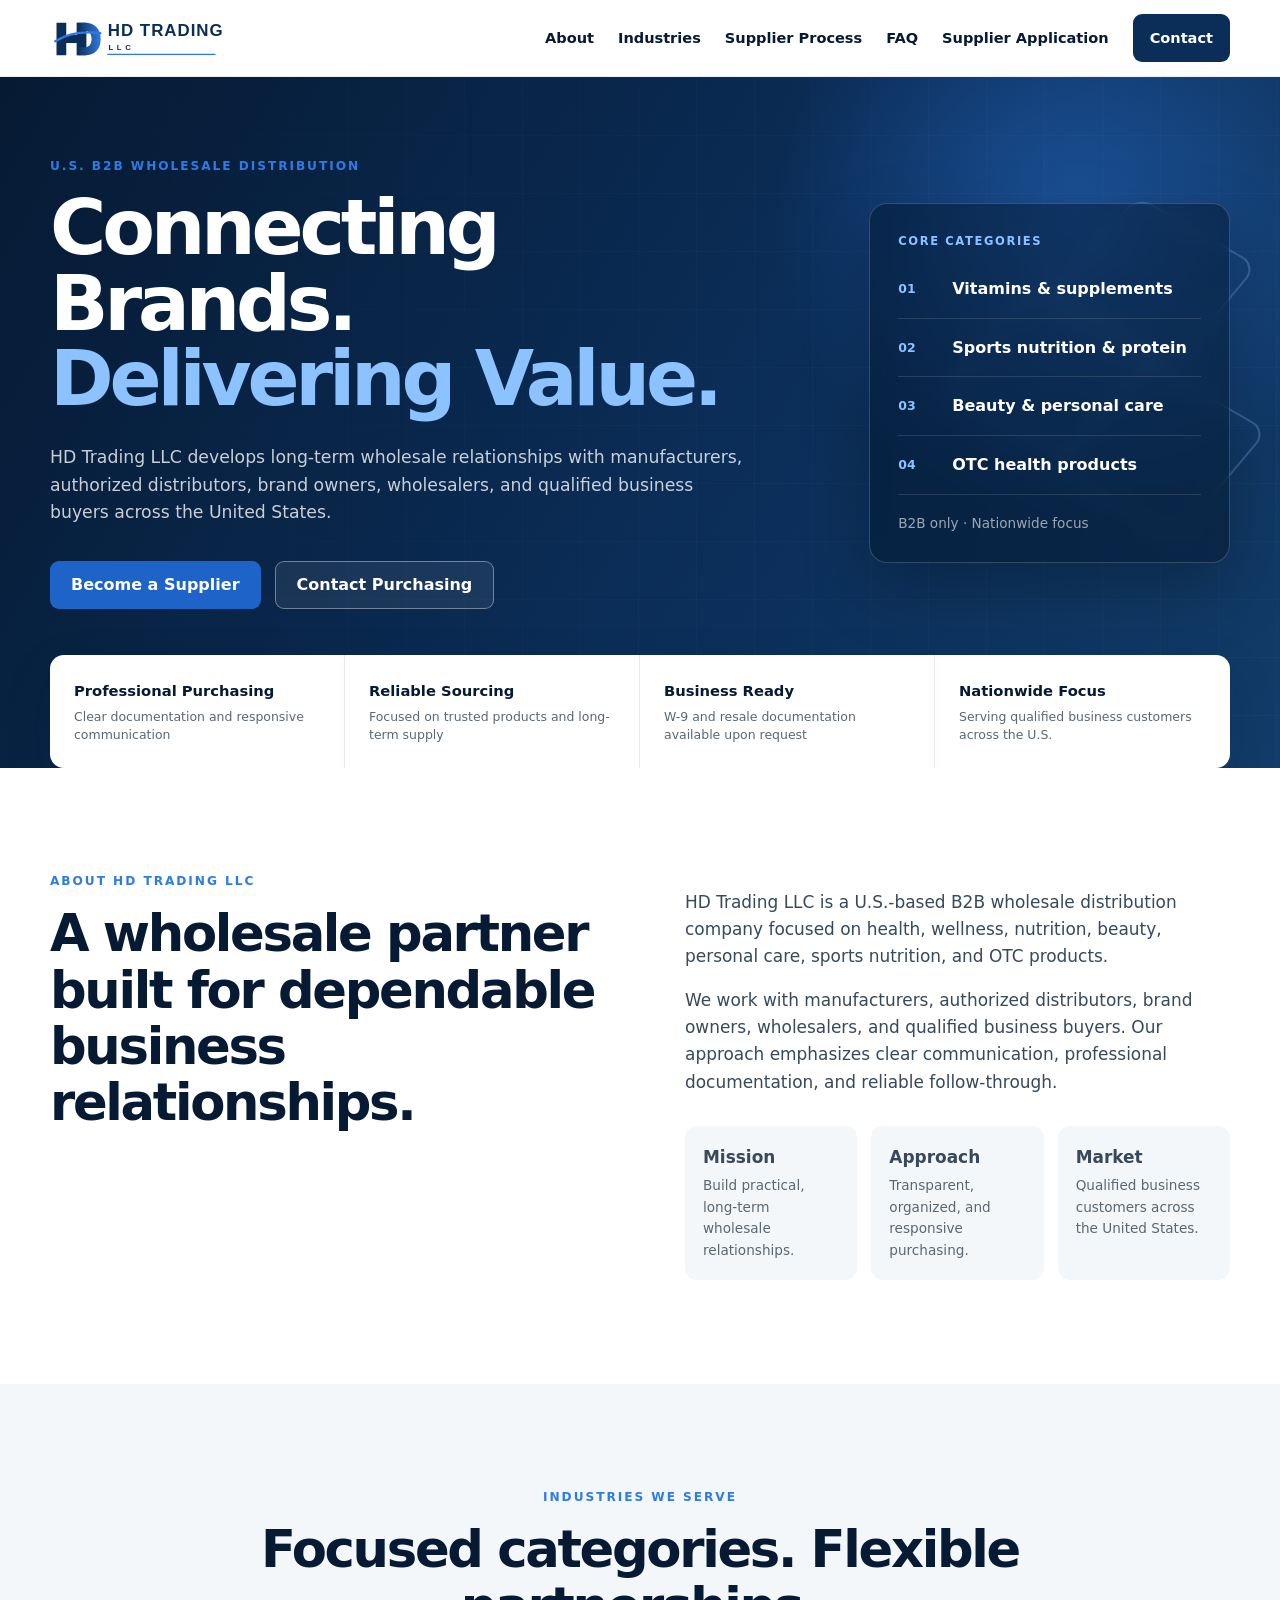
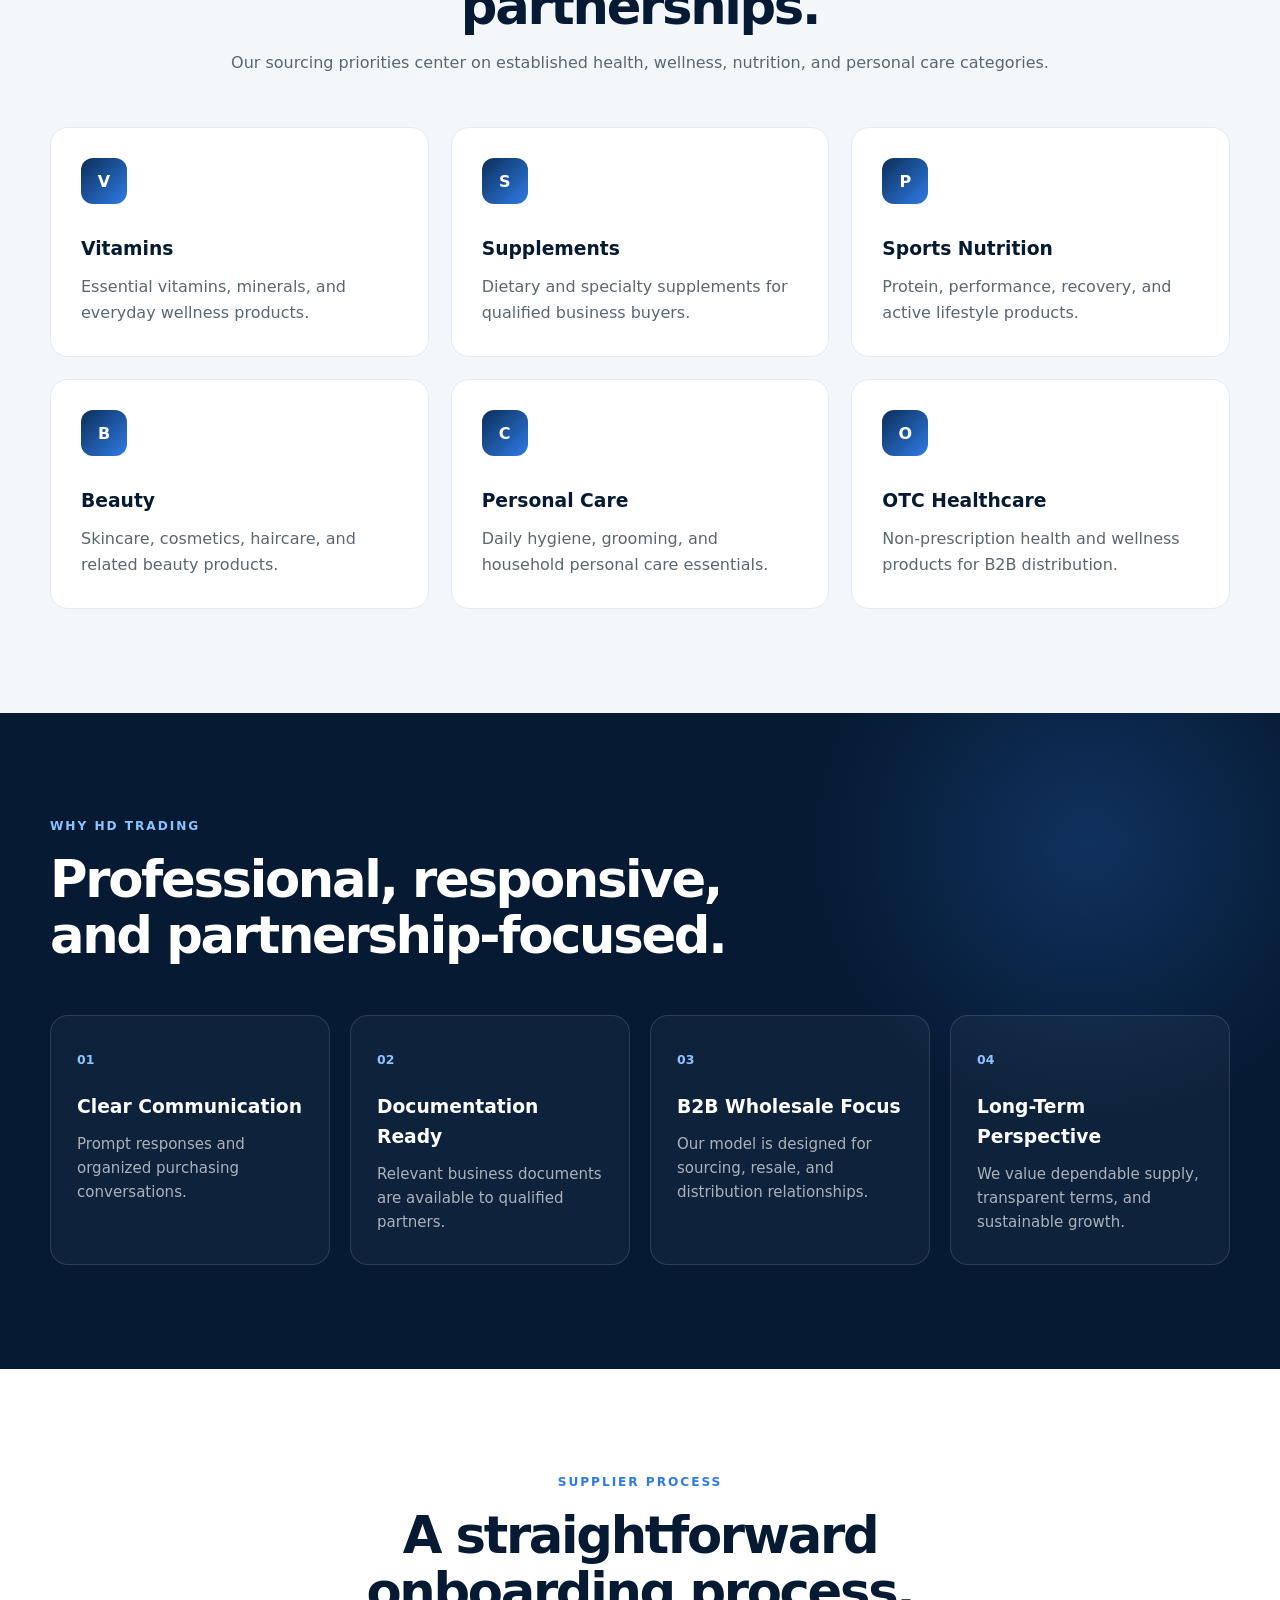
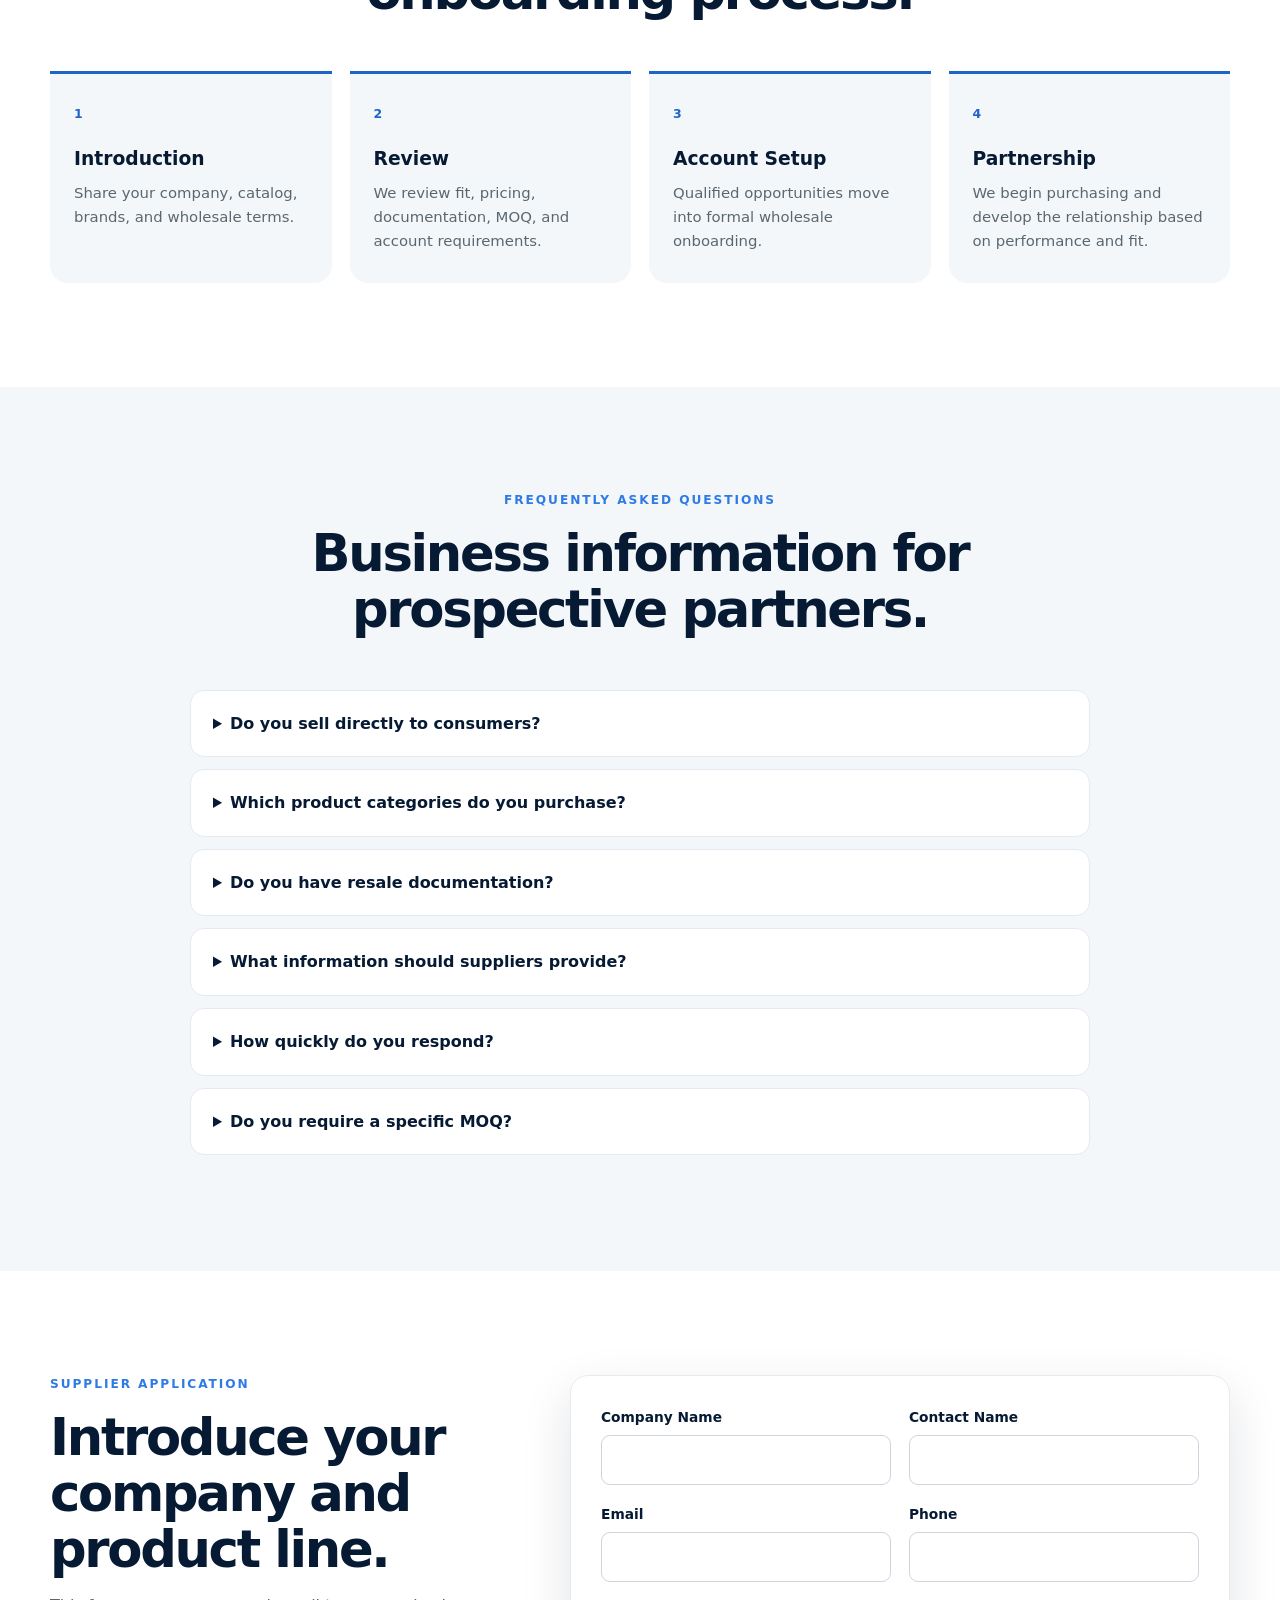
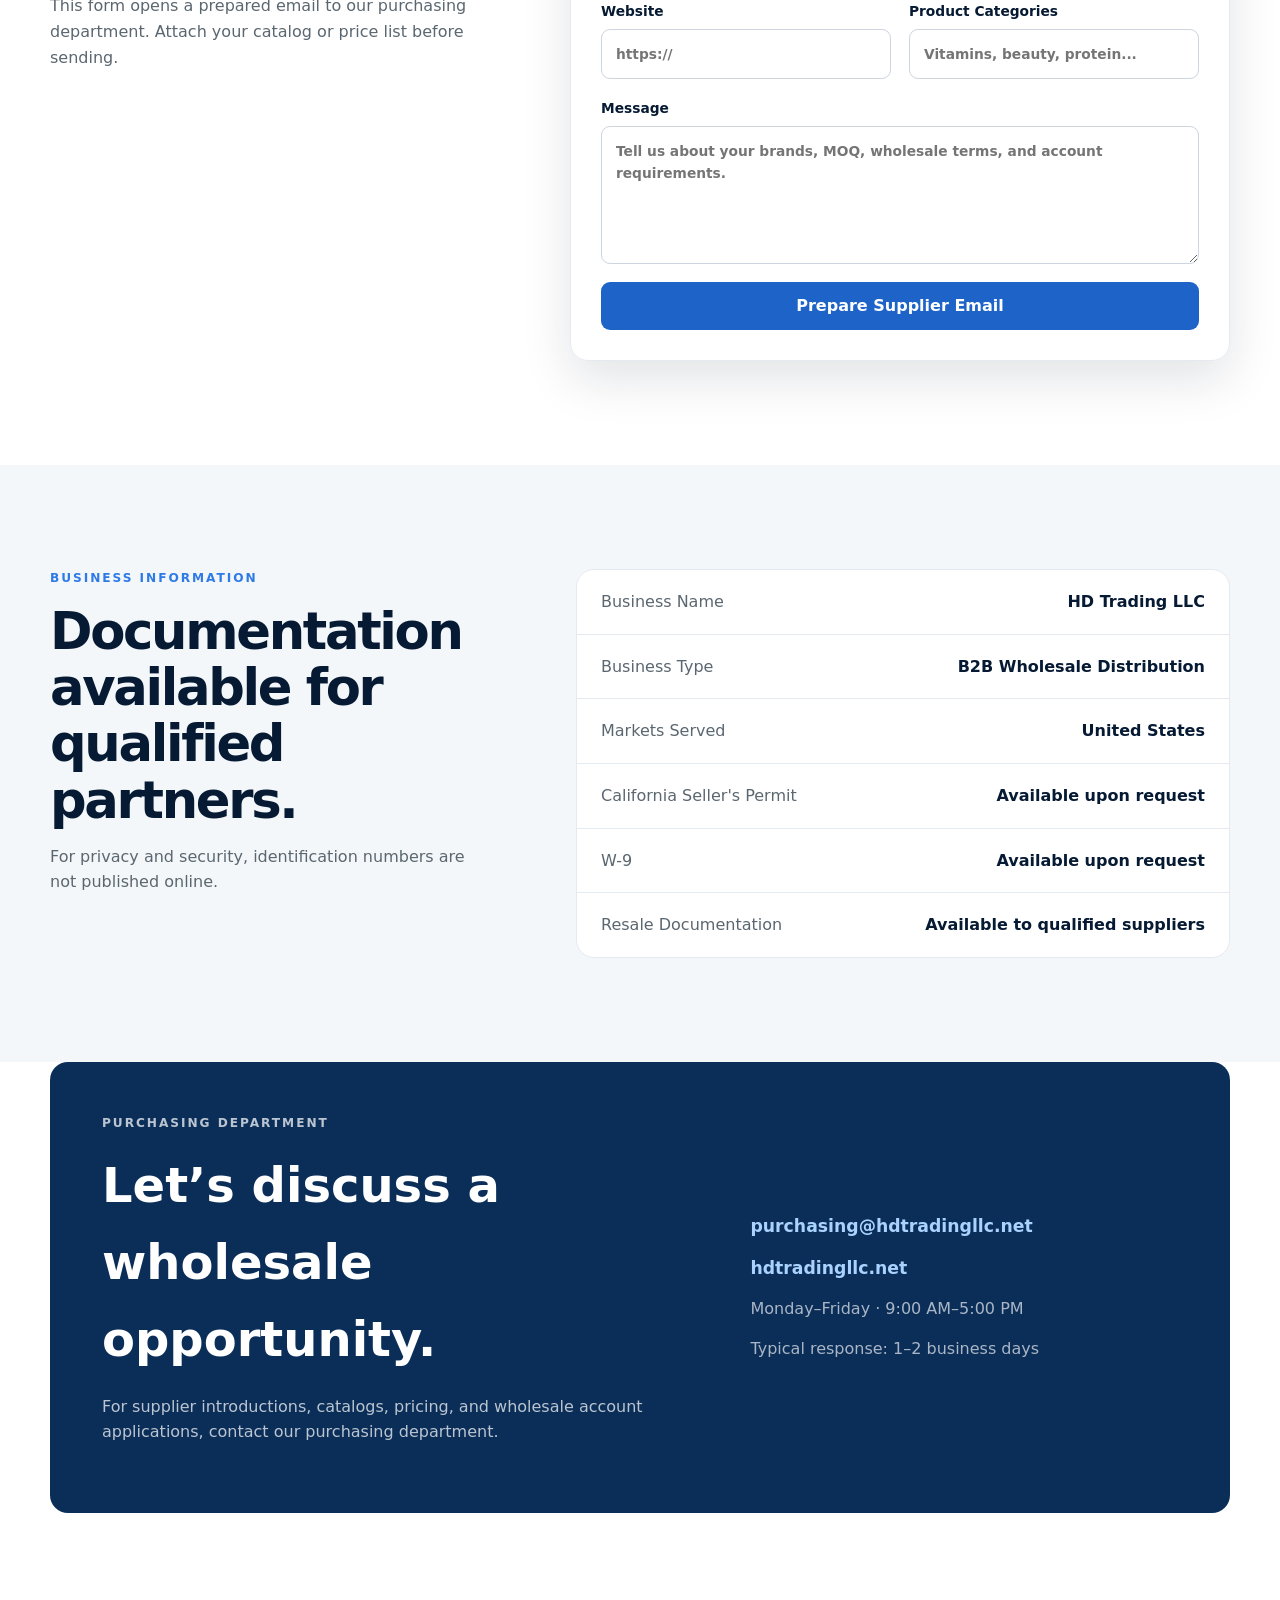
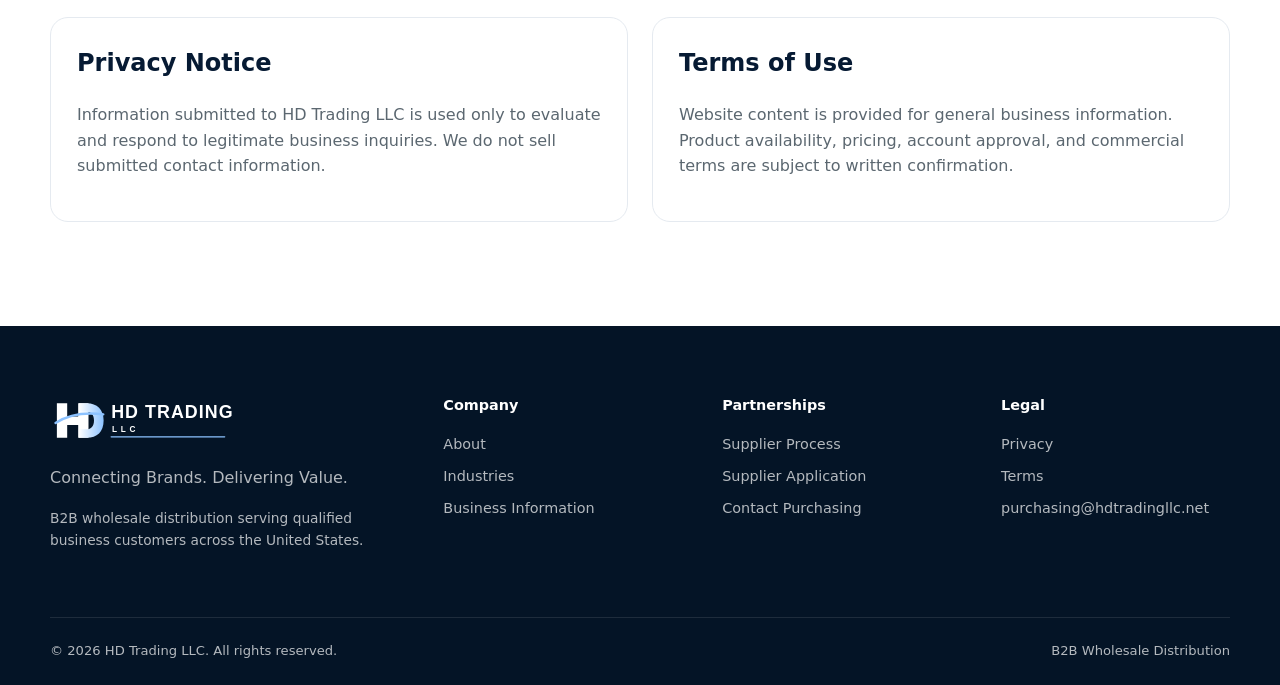
==== index.html @ aa2cf4b7 "Upgrade website to V5 Upgrade website to V5" ====
<!doctype html>
<html lang="en">
<head>
  <meta charset="utf-8">
  <meta name="viewport" content="width=device-width, initial-scale=1">
  <title>HD Trading LLC | B2B Wholesale Distribution</title>
  <meta name="description" content="HD Trading LLC is a U.S.-based B2B wholesale distribution company serving health, nutrition, beauty, personal care, sports nutrition, and OTC categories.">
  <link rel="canonical" href="https://hdtradingllc.net/">
  <meta property="og:title" content="HD Trading LLC | B2B Wholesale Distribution">
  <meta property="og:description" content="Connecting Brands. Delivering Value.">
  <meta property="og:type" content="website">
  <meta property="og:url" content="https://hdtradingllc.net/">
  <meta property="og:image" content="https://hdtradingllc.net/og-image.svg">
  <meta name="twitter:card" content="summary_large_image">
  <meta name="theme-color" content="#0b2e59">
  <link rel="icon" type="image/svg+xml" href="favicon.svg">
  <link rel="stylesheet" href="styles.css?v=5">
</head>
<body>
  <a class="skip-link" href="#main">Skip to content</a>

  <header class="site-header">
    <div class="container nav-wrap">
      <a class="brand" href="#top" aria-label="HD Trading LLC home">
        <img src="logo.svg" alt="HD Trading LLC">
      </a>
      <button class="nav-toggle" type="button" aria-controls="site-nav" aria-expanded="false" aria-label="Open navigation">
        <span></span><span></span><span></span>
      </button>
      <nav class="site-nav" id="site-nav">
        <a href="#about">About</a>
        <a href="#industries">Industries</a>
        <a href="#process">Supplier Process</a>
        <a href="#faq">FAQ</a>
        <a href="#application">Supplier Application</a>
        <a class="nav-cta" href="#contact">Contact</a>
      </nav>
    </div>
  </header>

  <main id="main">
    <section class="hero" id="top">
      <div class="hero-art" aria-hidden="true">
        <div class="cube c1"></div><div class="cube c2"></div><div class="cube c3"></div>
      </div>
      <div class="container hero-grid">
        <div class="hero-copy reveal">
          <p class="eyebrow">U.S. B2B WHOLESALE DISTRIBUTION</p>
          <h1>Connecting Brands.<br><span>Delivering Value.</span></h1>
          <p class="hero-text">HD Trading LLC develops long-term wholesale relationships with manufacturers, authorized distributors, brand owners, wholesalers, and qualified business buyers across the United States.</p>
          <div class="hero-actions">
            <a class="btn btn-primary" href="#application">Become a Supplier</a>
            <a class="btn btn-secondary" href="mailto:purchasing@hdtradingllc.net?subject=Purchasing%20Inquiry">Contact Purchasing</a>
          </div>
        </div>
        <aside class="hero-card reveal">
          <p class="micro">CORE CATEGORIES</p>
          <ul>
            <li><span>01</span>Vitamins & supplements</li>
            <li><span>02</span>Sports nutrition & protein</li>
            <li><span>03</span>Beauty & personal care</li>
            <li><span>04</span>OTC health products</li>
          </ul>
          <p class="hero-card-note">B2B only · Nationwide focus</p>
        </aside>
      </div>
      <div class="container trust-strip reveal">
        <article><strong>Professional Purchasing</strong><span>Clear documentation and responsive communication</span></article>
        <article><strong>Reliable Sourcing</strong><span>Focused on trusted products and long-term supply</span></article>
        <article><strong>Business Ready</strong><span>W-9 and resale documentation available upon request</span></article>
        <article><strong>Nationwide Focus</strong><span>Serving qualified business customers across the U.S.</span></article>
      </div>
    </section>

    <section class="section" id="about">
      <div class="container split">
        <div class="section-heading reveal">
          <p class="eyebrow">ABOUT HD TRADING LLC</p>
          <h2>A wholesale partner built for dependable business relationships.</h2>
        </div>
        <div class="section-copy reveal">
          <p>HD Trading LLC is a U.S.-based B2B wholesale distribution company focused on health, wellness, nutrition, beauty, personal care, sports nutrition, and OTC products.</p>
          <p>We work with manufacturers, authorized distributors, brand owners, wholesalers, and qualified business buyers. Our approach emphasizes clear communication, professional documentation, and reliable follow-through.</p>
          <div class="value-grid">
            <div><strong>Mission</strong><span>Build practical, long-term wholesale relationships.</span></div>
            <div><strong>Approach</strong><span>Transparent, organized, and responsive purchasing.</span></div>
            <div><strong>Market</strong><span>Qualified business customers across the United States.</span></div>
          </div>
        </div>
      </div>
    </section>

    <section class="section section-muted" id="industries">
      <div class="container">
        <div class="section-heading centered reveal">
          <p class="eyebrow">INDUSTRIES WE SERVE</p>
          <h2>Focused categories. Flexible partnerships.</h2>
          <p>Our sourcing priorities center on established health, wellness, nutrition, and personal care categories.</p>
        </div>
        <div class="card-grid">
          <article class="industry-card reveal"><div class="icon">V</div><h3>Vitamins</h3><p>Essential vitamins, minerals, and everyday wellness products.</p></article>
          <article class="industry-card reveal"><div class="icon">S</div><h3>Supplements</h3><p>Dietary and specialty supplements for qualified business buyers.</p></article>
          <article class="industry-card reveal"><div class="icon">P</div><h3>Sports Nutrition</h3><p>Protein, performance, recovery, and active lifestyle products.</p></article>
          <article class="industry-card reveal"><div class="icon">B</div><h3>Beauty</h3><p>Skincare, cosmetics, haircare, and related beauty products.</p></article>
          <article class="industry-card reveal"><div class="icon">C</div><h3>Personal Care</h3><p>Daily hygiene, grooming, and household personal care essentials.</p></article>
          <article class="industry-card reveal"><div class="icon">O</div><h3>OTC Healthcare</h3><p>Non-prescription health and wellness products for B2B distribution.</p></article>
        </div>
      </div>
    </section>

    <section class="section dark-section" id="why-us">
      <div class="container">
        <div class="section-heading light reveal">
          <p class="eyebrow">WHY HD TRADING</p>
          <h2>Professional, responsive, and partnership-focused.</h2>
        </div>
        <div class="feature-grid">
          <article class="feature reveal"><span>01</span><h3>Clear Communication</h3><p>Prompt responses and organized purchasing conversations.</p></article>
          <article class="feature reveal"><span>02</span><h3>Documentation Ready</h3><p>Relevant business documents are available to qualified partners.</p></article>
          <article class="feature reveal"><span>03</span><h3>B2B Wholesale Focus</h3><p>Our model is designed for sourcing, resale, and distribution relationships.</p></article>
          <article class="feature reveal"><span>04</span><h3>Long-Term Perspective</h3><p>We value dependable supply, transparent terms, and sustainable growth.</p></article>
        </div>
      </div>
    </section>

    <section class="section" id="process">
      <div class="container">
        <div class="section-heading centered reveal">
          <p class="eyebrow">SUPPLIER PROCESS</p>
          <h2>A straightforward onboarding process.</h2>
        </div>
        <div class="process-grid">
          <article class="process-step reveal"><div class="step-number">1</div><h3>Introduction</h3><p>Share your company, catalog, brands, and wholesale terms.</p></article>
          <article class="process-step reveal"><div class="step-number">2</div><h3>Review</h3><p>We review fit, pricing, documentation, MOQ, and account requirements.</p></article>
          <article class="process-step reveal"><div class="step-number">3</div><h3>Account Setup</h3><p>Qualified opportunities move into formal wholesale onboarding.</p></article>
          <article class="process-step reveal"><div class="step-number">4</div><h3>Partnership</h3><p>We begin purchasing and develop the relationship based on performance and fit.</p></article>
        </div>
      </div>
    </section>

    <section class="section section-muted" id="faq">
      <div class="container">
        <div class="section-heading centered reveal">
          <p class="eyebrow">FREQUENTLY ASKED QUESTIONS</p>
          <h2>Business information for prospective partners.</h2>
        </div>
        <div class="faq-list">
          <details class="reveal"><summary>Do you sell directly to consumers?</summary><p>No. HD Trading LLC is focused on B2B wholesale relationships.</p></details>
          <details class="reveal"><summary>Which product categories do you purchase?</summary><p>Our primary focus includes vitamins, supplements, sports nutrition, protein, beauty, personal care, and OTC healthcare.</p></details>
          <details class="reveal"><summary>Do you have resale documentation?</summary><p>Yes. Appropriate resale and business documentation is available to qualified suppliers upon request.</p></details>
          <details class="reveal"><summary>What information should suppliers provide?</summary><p>Please provide your company website, catalog, brand list, wholesale price list, MOQ, payment terms, marketplace restrictions, and account requirements.</p></details>
          <details class="reveal"><summary>How quickly do you respond?</summary><p>We generally respond to qualified purchasing inquiries within one to two business days.</p></details>
          <details class="reveal"><summary>Do you require a specific MOQ?</summary><p>MOQ is evaluated by supplier, product category, pricing, and commercial fit.</p></details>
        </div>
      </div>
    </section>

    <section class="section" id="application">
      <div class="container application-grid">
        <div class="section-heading reveal">
          <p class="eyebrow">SUPPLIER APPLICATION</p>
          <h2>Introduce your company and product line.</h2>
          <p>This form opens a prepared email to our purchasing department. Attach your catalog or price list before sending.</p>
        </div>
        <form class="supplier-form reveal" id="supplier-form">
          <label>Company Name<input name="company" required></label>
          <label>Contact Name<input name="contact" required></label>
          <label>Email<input type="email" name="email" required></label>
          <label>Phone<input name="phone"></label>
          <label>Website<input type="url" name="website" placeholder="https://"></label>
          <label>Product Categories<input name="categories" placeholder="Vitamins, beauty, protein..."></label>
          <label class="full">Message<textarea name="message" rows="5" placeholder="Tell us about your brands, MOQ, wholesale terms, and account requirements."></textarea></label>
          <button class="btn btn-primary full" type="submit">Prepare Supplier Email</button>
        </form>
      </div>
    </section>

    <section class="section section-muted" id="business-info">
      <div class="container info-layout">
        <div class="section-heading reveal">
          <p class="eyebrow">BUSINESS INFORMATION</p>
          <h2>Documentation available for qualified partners.</h2>
          <p>For privacy and security, identification numbers are not published online.</p>
        </div>
        <dl class="info-list reveal">
          <div><dt>Business Name</dt><dd>HD Trading LLC</dd></div>
          <div><dt>Business Type</dt><dd>B2B Wholesale Distribution</dd></div>
          <div><dt>Markets Served</dt><dd>United States</dd></div>
          <div><dt>California Seller's Permit</dt><dd>Available upon request</dd></div>
          <div><dt>W-9</dt><dd>Available upon request</dd></div>
          <div><dt>Resale Documentation</dt><dd>Available to qualified suppliers</dd></div>
        </dl>
      </div>
    </section>

    <section class="section contact-section" id="contact">
      <div class="container contact-card reveal">
        <div>
          <p class="eyebrow">PURCHASING DEPARTMENT</p>
          <h2>Let’s discuss a wholesale opportunity.</h2>
          <p>For supplier introductions, catalogs, pricing, and wholesale account applications, contact our purchasing department.</p>
        </div>
        <div class="contact-details">
          <a href="mailto:purchasing@hdtradingllc.net">purchasing@hdtradingllc.net</a>
          <a href="https://hdtradingllc.net">hdtradingllc.net</a>
          <span>Monday–Friday · 9:00 AM–5:00 PM</span>
          <span>Typical response: 1–2 business days</span>
        </div>
      </div>
    </section>

    <section class="legal section" id="privacy">
      <div class="container legal-grid">
        <article>
          <h2>Privacy Notice</h2>
          <p>Information submitted to HD Trading LLC is used only to evaluate and respond to legitimate business inquiries. We do not sell submitted contact information.</p>
        </article>
        <article id="terms">
          <h2>Terms of Use</h2>
          <p>Website content is provided for general business information. Product availability, pricing, account approval, and commercial terms are subject to written confirmation.</p>
        </article>
      </div>
    </section>
  </main>

  <footer class="site-footer">
    <div class="container footer-grid">
      <div>
        <img class="footer-logo" src="logo-white.svg" alt="HD Trading LLC">
        <p>Connecting Brands. Delivering Value.</p>
        <p class="footer-small">B2B wholesale distribution serving qualified business customers across the United States.</p>
      </div>
      <div><h3>Company</h3><a href="#about">About</a><a href="#industries">Industries</a><a href="#business-info">Business Information</a></div>
      <div><h3>Partnerships</h3><a href="#process">Supplier Process</a><a href="#application">Supplier Application</a><a href="mailto:purchasing@hdtradingllc.net">Contact Purchasing</a></div>
      <div><h3>Legal</h3><a href="#privacy">Privacy</a><a href="#terms">Terms</a><a href="mailto:purchasing@hdtradingllc.net">purchasing@hdtradingllc.net</a></div>
    </div>
    <div class="container footer-bottom"><span>© <span id="year"></span> HD Trading LLC. All rights reserved.</span><span>B2B Wholesale Distribution</span></div>
  </footer>

  <script src="script.js?v=5"></script>
</body>
</html>
---- styles.css ----
:root{--navy950:#061a33;--navy900:#0b2e59;--navy800:#123c69;--blue600:#1e64c8;--blue500:#2f7be5;--slate700:#39485a;--slate600:#5b6770;--slate300:#cdd5df;--slate200:#e5eaf0;--slate100:#f4f7fa;--white:#fff;--shadow:0 18px 50px rgba(6,26,51,.12);--radius:18px;--container:1180px}
*{box-sizing:border-box}html{scroll-behavior:smooth}body{margin:0;font-family:Inter,ui-sans-serif,system-ui,-apple-system,BlinkMacSystemFont,"Segoe UI",sans-serif;color:var(--navy950);background:var(--white);line-height:1.6;-webkit-font-smoothing:antialiased}img{display:block;max-width:100%}a{color:inherit;text-decoration:none}button,input,textarea{font:inherit}.container{width:min(var(--container),calc(100% - 40px));margin-inline:auto}.skip-link{position:fixed;left:12px;top:12px;z-index:9999;padding:10px 14px;color:#fff;background:var(--navy900);transform:translateY(-160%);border-radius:8px}.skip-link:focus{transform:none}
.site-header{position:sticky;top:0;z-index:1000;background:rgba(255,255,255,.97);border-bottom:1px solid rgba(11,46,89,.08);backdrop-filter:blur(14px)}.nav-wrap{min-height:76px;display:flex;align-items:center;justify-content:space-between;gap:28px}.brand img{width:208px}.site-nav{display:flex;align-items:center;gap:24px;font-size:.91rem;font-weight:750}.site-nav a:hover{color:var(--blue600)}.nav-cta{padding:12px 17px;color:#fff!important;background:var(--navy900);border-radius:9px}.nav-toggle{display:none;background:none;border:0;padding:8px;cursor:pointer}.nav-toggle span{display:block;width:25px;height:2px;background:var(--navy950);margin:5px 0}
.hero{position:relative;min-height:690px;overflow:hidden;color:#fff;background:radial-gradient(circle at 84% 20%,rgba(47,123,229,.42),transparent 25%),linear-gradient(120deg,#061a33 0%,#0b2e59 58%,#123c69 100%)}.hero:after{content:"";position:absolute;inset:0;opacity:.12;background-image:linear-gradient(rgba(255,255,255,.18) 1px,transparent 1px),linear-gradient(90deg,rgba(255,255,255,.18) 1px,transparent 1px);background-size:58px 58px;mask-image:linear-gradient(to right,transparent 0%,#000 55%)}.hero-art{position:absolute;right:3%;top:20%;width:420px;height:330px;opacity:.28}.cube{position:absolute;width:140px;height:140px;border:2px solid #8cc2ff;transform:rotate(30deg) skew(-10deg);border-radius:18px}.c1{right:20px;top:0}.c2{right:120px;top:85px}.c3{right:10px;top:165px}.hero-grid{position:relative;z-index:2;min-height:590px;display:grid;grid-template-columns:minmax(0,1.35fr) minmax(300px,.65fr);align-items:center;gap:70px;padding-block:80px 70px}.eyebrow{margin:0 0 14px;color:var(--blue500);font-size:.76rem;font-weight:900;letter-spacing:.16em}.hero h1{margin:0;max-width:800px;font-size:clamp(3rem,6vw,5.8rem);line-height:.98;letter-spacing:-.055em}.hero h1 span{color:#8cc2ff}.hero-text{max-width:700px;margin:28px 0 0;color:rgba(255,255,255,.78);font-size:1.08rem}.hero-actions{display:flex;gap:14px;flex-wrap:wrap;margin-top:34px}.btn{display:inline-flex;min-height:48px;align-items:center;justify-content:center;padding:0 21px;border:0;border-radius:9px;font-weight:800;cursor:pointer;transition:transform .2s ease,background .2s ease}.btn:hover{transform:translateY(-2px)}.btn-primary{color:#fff;background:var(--blue600)}.btn-primary:hover{background:var(--blue500)}.btn-secondary{color:#fff;border:1px solid rgba(255,255,255,.38);background:rgba(255,255,255,.07)}.hero-card{padding:28px;border:1px solid rgba(255,255,255,.18);border-radius:var(--radius);background:rgba(2,18,36,.44);box-shadow:0 25px 65px rgba(0,0,0,.25);backdrop-filter:blur(10px)}.micro{margin:0 0 10px;color:#8cc2ff;font-size:.72rem;font-weight:900;letter-spacing:.14em}.hero-card ul{list-style:none;margin:0;padding:0}.hero-card li{display:grid;grid-template-columns:42px 1fr;gap:12px;align-items:center;padding:16px 0;border-bottom:1px solid rgba(255,255,255,.12);font-weight:750}.hero-card li span{color:#8cc2ff;font-size:.78rem}.hero-card-note{margin:18px 0 0;color:rgba(255,255,255,.6);font-size:.85rem}.trust-strip{position:relative;z-index:3;display:grid;grid-template-columns:repeat(4,1fr);margin-top:-24px;overflow:hidden;color:var(--navy950);background:#fff;border-radius:14px;box-shadow:var(--shadow)}.trust-strip article{padding:24px;border-right:1px solid var(--slate200)}.trust-strip article:last-child{border-right:0}.trust-strip strong,.trust-strip span{display:block}.trust-strip strong{margin-bottom:5px;font-size:.92rem}.trust-strip span{color:var(--slate600);font-size:.78rem;line-height:1.45}
.section{padding:104px 0}.section-muted{background:var(--slate100)}.split{display:grid;grid-template-columns:1fr 1fr;gap:90px;align-items:start}.section-heading h2{margin:0;max-width:760px;font-size:clamp(2rem,4vw,3.6rem);line-height:1.1;letter-spacing:-.045em}.section-heading>p:last-child{color:var(--slate600)}.centered{max-width:820px;margin:0 auto 52px;text-align:center}.centered h2{margin-inline:auto}.section-copy{color:var(--slate700);font-size:1.06rem}.value-grid{display:grid;grid-template-columns:repeat(3,1fr);gap:14px;margin-top:30px}.value-grid div{padding:18px;background:var(--slate100);border-radius:12px}.value-grid strong,.value-grid span{display:block}.value-grid span{margin-top:4px;color:var(--slate600);font-size:.85rem}
.card-grid{display:grid;grid-template-columns:repeat(3,1fr);gap:22px}.industry-card{min-height:230px;padding:30px;border:1px solid var(--slate200);border-radius:var(--radius);background:#fff;transition:transform .25s ease,box-shadow .25s ease}.industry-card:hover{transform:translateY(-6px);box-shadow:var(--shadow)}.icon{width:46px;height:46px;display:grid;place-items:center;margin-bottom:30px;color:#fff;background:linear-gradient(135deg,var(--navy900),var(--blue500));border-radius:12px;font-weight:900}.industry-card h3{margin:0 0 10px}.industry-card p{margin:0;color:var(--slate600)}
.dark-section{color:#fff;background:radial-gradient(circle at 85% 20%,rgba(47,123,229,.24),transparent 23%),var(--navy950)}.light .eyebrow{color:#8cc2ff}.feature-grid{display:grid;grid-template-columns:repeat(4,1fr);gap:20px;margin-top:52px}.feature{padding:30px 26px;border:1px solid rgba(255,255,255,.12);border-radius:var(--radius);background:rgba(255,255,255,.04)}.feature>span{color:#8cc2ff;font-size:.78rem;font-weight:900}.feature h3{margin:20px 0 10px}.feature p{margin:0;color:rgba(255,255,255,.65);font-size:.94rem}
.process-grid{display:grid;grid-template-columns:repeat(4,1fr);gap:18px;margin-top:48px}.process-step{padding:30px 24px;border-top:3px solid var(--blue600);background:var(--slate100);border-radius:0 0 var(--radius) var(--radius)}.step-number{color:var(--blue600);font-size:.78rem;font-weight:900}.process-step h3{margin:20px 0 8px}.process-step p{margin:0;color:var(--slate600);font-size:.93rem}
.faq-list{max-width:900px;margin:0 auto}.faq-list details{margin:12px 0;padding:0 22px;border:1px solid var(--slate200);border-radius:14px;background:#fff}.faq-list summary{padding:20px 0;cursor:pointer;font-weight:800}.faq-list p{margin:0 0 20px;color:var(--slate600)}
.application-grid{display:grid;grid-template-columns:.8fr 1.2fr;gap:80px;align-items:start}.supplier-form{display:grid;grid-template-columns:1fr 1fr;gap:18px;padding:30px;border:1px solid var(--slate200);border-radius:var(--radius);box-shadow:var(--shadow)}.supplier-form label{display:flex;flex-direction:column;gap:7px;font-size:.86rem;font-weight:800}.supplier-form input,.supplier-form textarea{width:100%;padding:13px 14px;border:1px solid var(--slate300);border-radius:9px;background:#fff}.supplier-form input:focus,.supplier-form textarea:focus{outline:2px solid #9fc4f4;border-color:var(--blue600)}.supplier-form .full{grid-column:1/-1}
.info-layout{display:grid;grid-template-columns:.8fr 1.2fr;gap:90px;align-items:start}.info-list{margin:0;overflow:hidden;border:1px solid var(--slate200);border-radius:var(--radius);background:#fff}.info-list div{display:grid;grid-template-columns:1fr 1fr;gap:24px;padding:19px 24px;border-bottom:1px solid var(--slate200)}.info-list div:last-child{border-bottom:0}.info-list dt{color:var(--slate600)}.info-list dd{margin:0;font-weight:800;text-align:right}
.contact-section{padding-top:0}.contact-card{display:grid;grid-template-columns:1.15fr .85fr;gap:70px;padding:52px;color:#fff;background:var(--navy900);border-radius:var(--radius)}.contact-card h2{margin:0 0 12px;font-size:clamp(2rem,4vw,3rem)}.contact-card p{color:rgba(255,255,255,.72)}.contact-details{display:flex;flex-direction:column;justify-content:center;gap:14px}.contact-details a{color:#a9d2ff;font-size:1.08rem;font-weight:800}.contact-details span{color:rgba(255,255,255,.65)}
.legal{padding-top:0}.legal-grid{display:grid;grid-template-columns:1fr 1fr;gap:24px}.legal article{padding:26px;border:1px solid var(--slate200);border-radius:var(--radius)}.legal h2{margin-top:0}.legal p{color:var(--slate600)}
.site-footer{padding:68px 0 24px;color:rgba(255,255,255,.7);background:#041426}.footer-grid{display:grid;grid-template-columns:1.5fr 1fr 1fr 1fr;gap:50px}.footer-logo{width:220px;margin-bottom:20px}.footer-grid h3{margin:0 0 16px;color:#fff;font-size:.9rem}.footer-grid a{display:block;margin:9px 0;font-size:.9rem}.footer-small{max-width:380px;font-size:.86rem}.footer-bottom{display:flex;justify-content:space-between;gap:20px;margin-top:52px;padding-top:22px;border-top:1px solid rgba(255,255,255,.1);font-size:.82rem}
.reveal{opacity:0;transform:translateY(18px);transition:opacity .65s ease,transform .65s ease}.reveal.visible{opacity:1;transform:none}
@media(max-width:1020px){.site-nav{position:fixed;inset:76px 20px auto;display:none;flex-direction:column;align-items:stretch;gap:0;padding:18px;background:#fff;border:1px solid var(--slate200);border-radius:14px;box-shadow:var(--shadow)}.site-nav.open{display:flex}.site-nav a{padding:12px 10px}.nav-toggle{display:block}.hero-grid{grid-template-columns:1fr;gap:42px}.hero-card{max-width:620px}.trust-strip{grid-template-columns:repeat(2,1fr)}.feature-grid,.process-grid{grid-template-columns:repeat(2,1fr)}.footer-grid{grid-template-columns:1.5fr 1fr 1fr}.footer-grid>div:last-child{grid-column:2/4}}
@media(max-width:760px){.container{width:min(100% - 28px,var(--container))}.brand img{width:178px}.hero{min-height:auto}.hero-grid{padding-block:64px 70px;min-height:auto}.hero h1{font-size:clamp(2.7rem,14vw,4.3rem)}.trust-strip{grid-template-columns:1fr}.trust-strip article{border-right:0;border-bottom:1px solid var(--slate200)}.section{padding:76px 0}.split,.application-grid,.info-layout,.contact-card,.legal-grid{grid-template-columns:1fr;gap:38px}.value-grid,.card-grid,.feature-grid,.process-grid{grid-template-columns:1fr}.supplier-form{grid-template-columns:1fr}.contact-card{padding:36px 26px}.info-list div{grid-template-columns:1fr;gap:3px}.info-list dd{text-align:left}.footer-grid{grid-template-columns:1fr 1fr}.footer-grid>div:first-child{grid-column:1/-1}.footer-grid>div:last-child{grid-column:auto}.footer-bottom{flex-direction:column}}
@media(prefers-reduced-motion:reduce){html{scroll-behavior:auto}.reveal{opacity:1;transform:none;transition:none}}
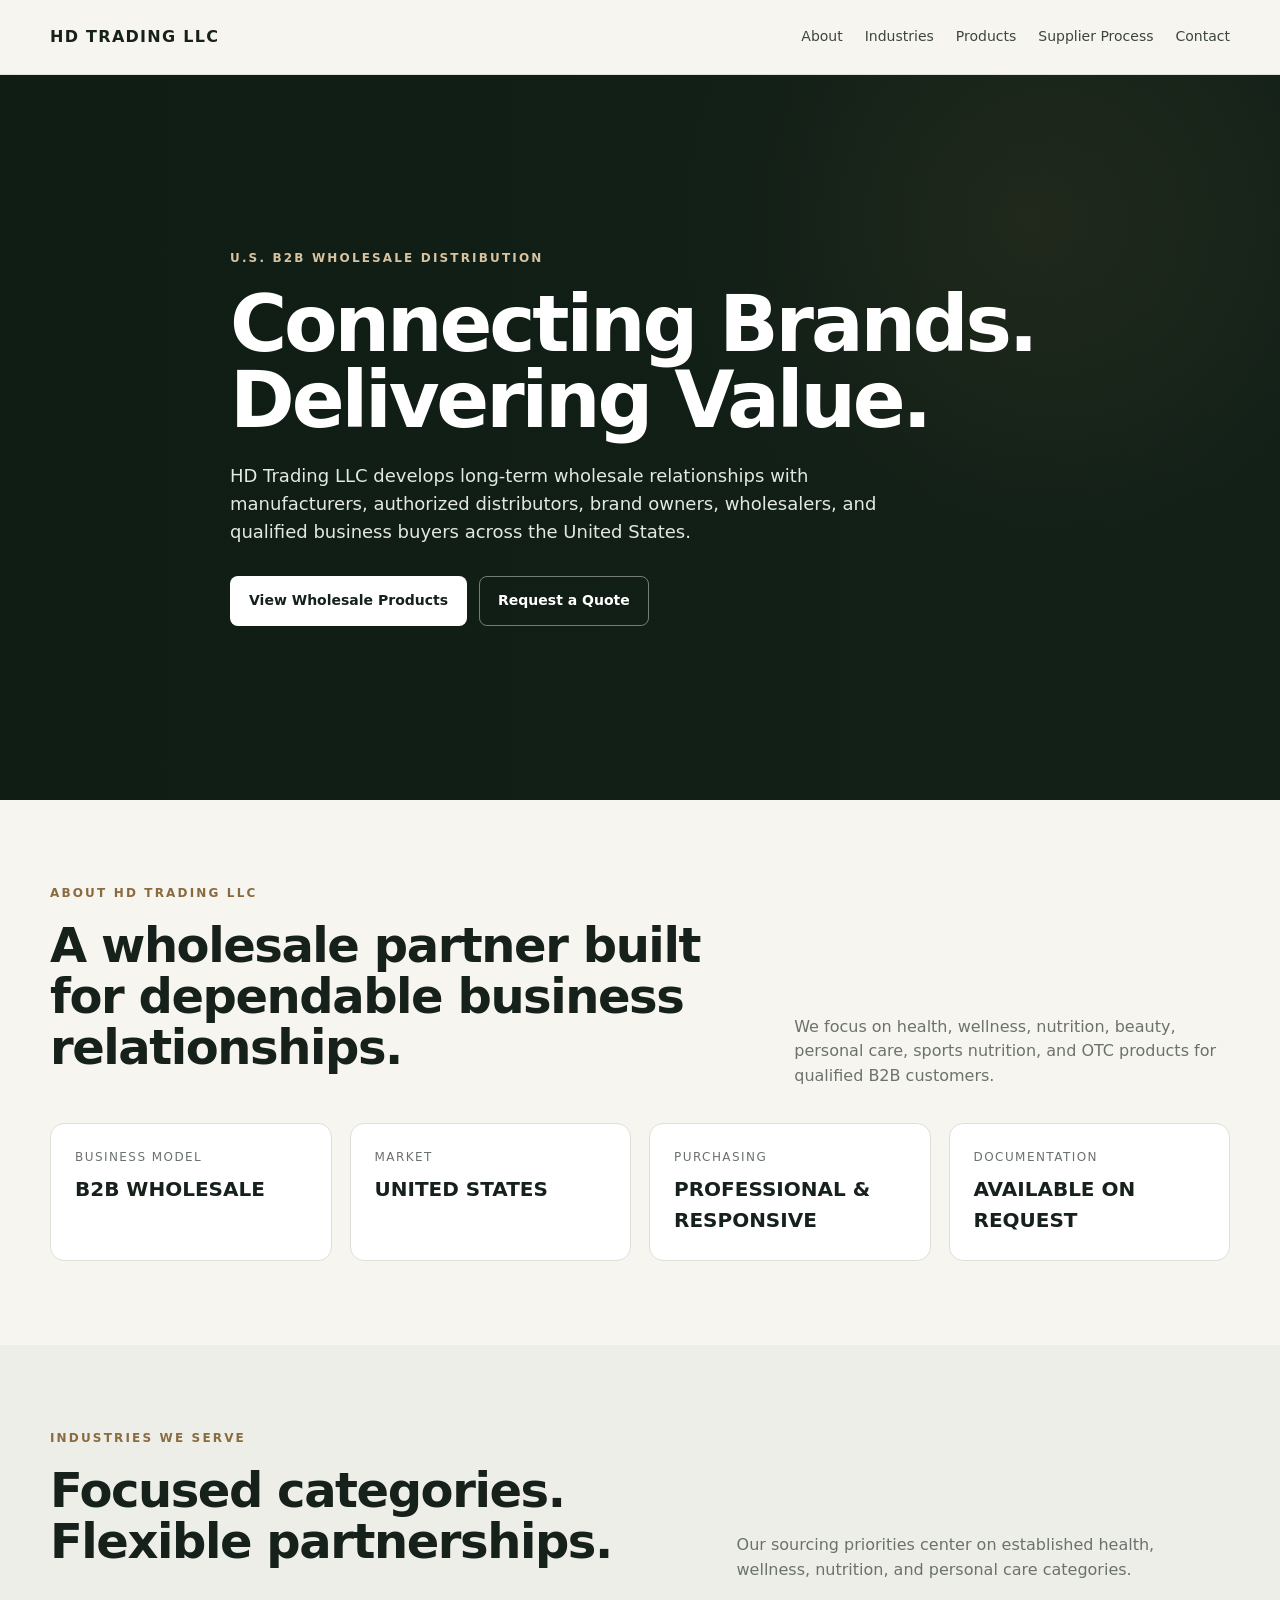
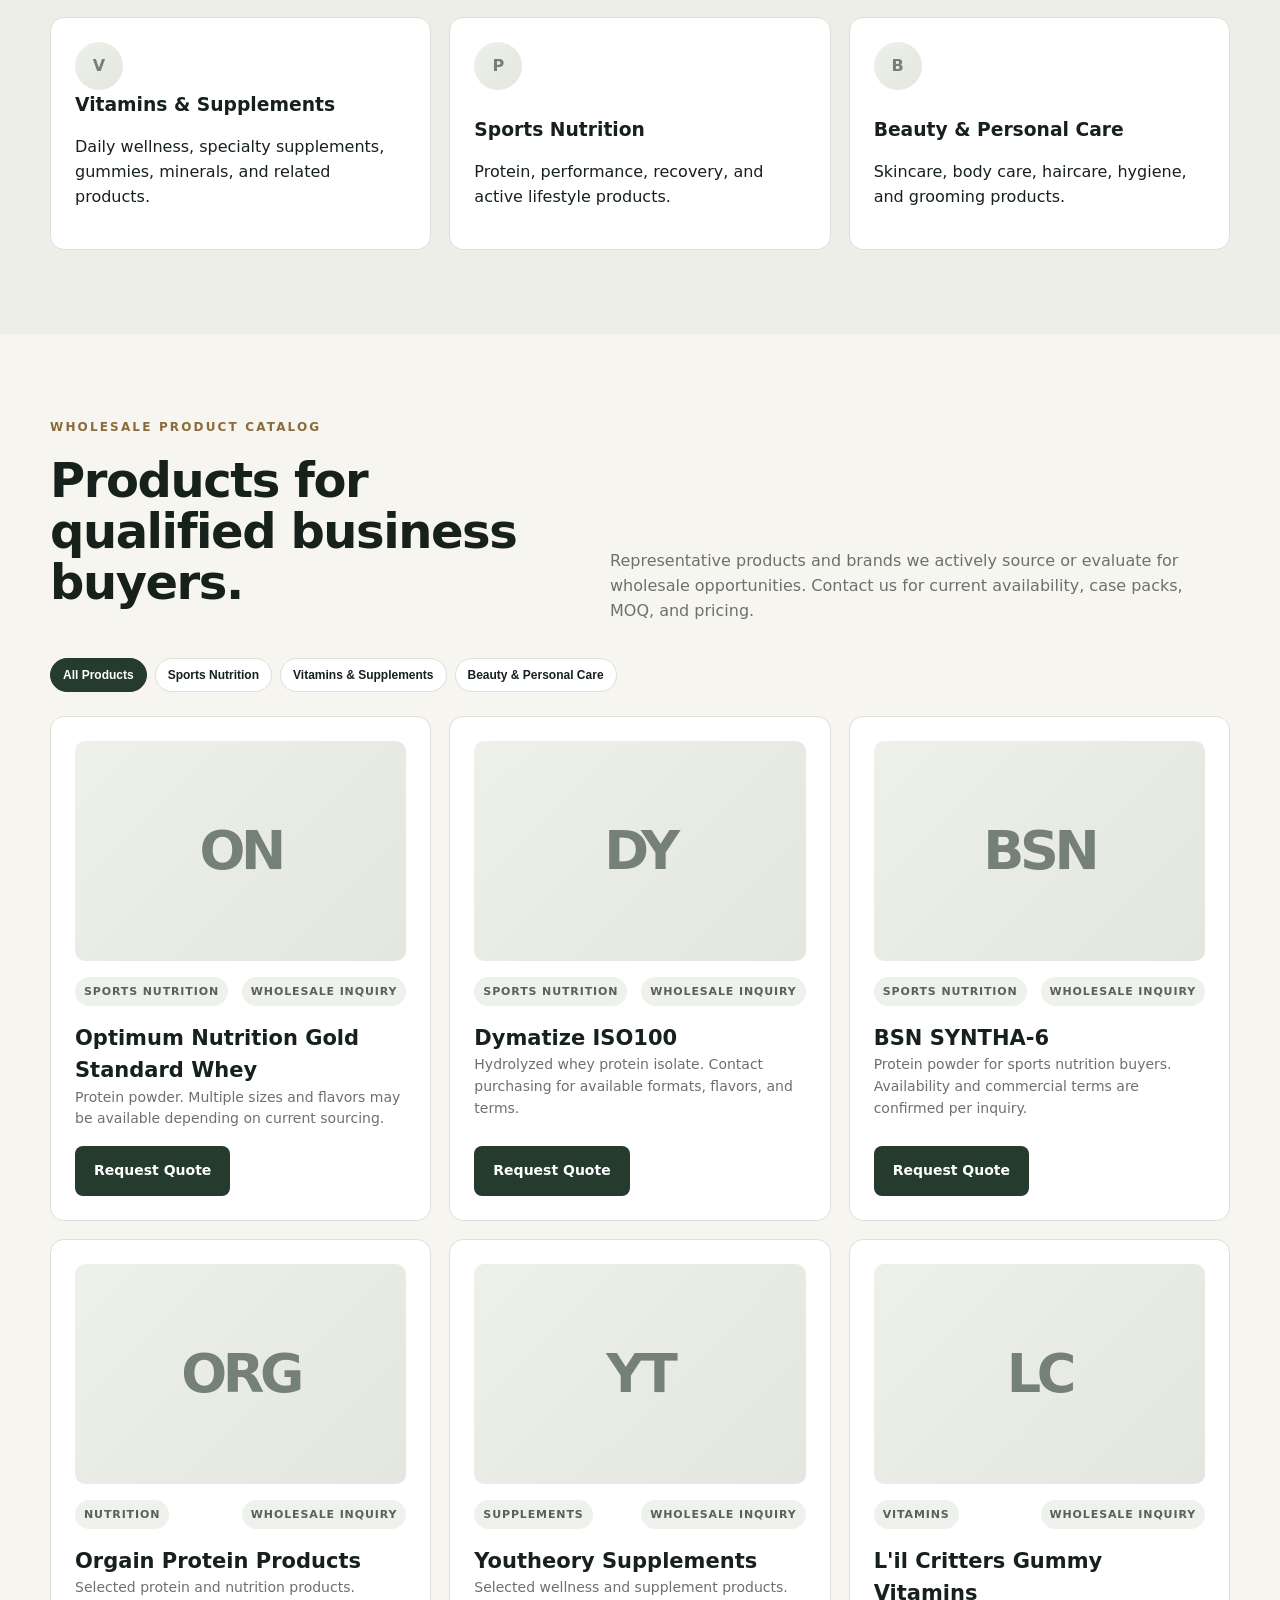
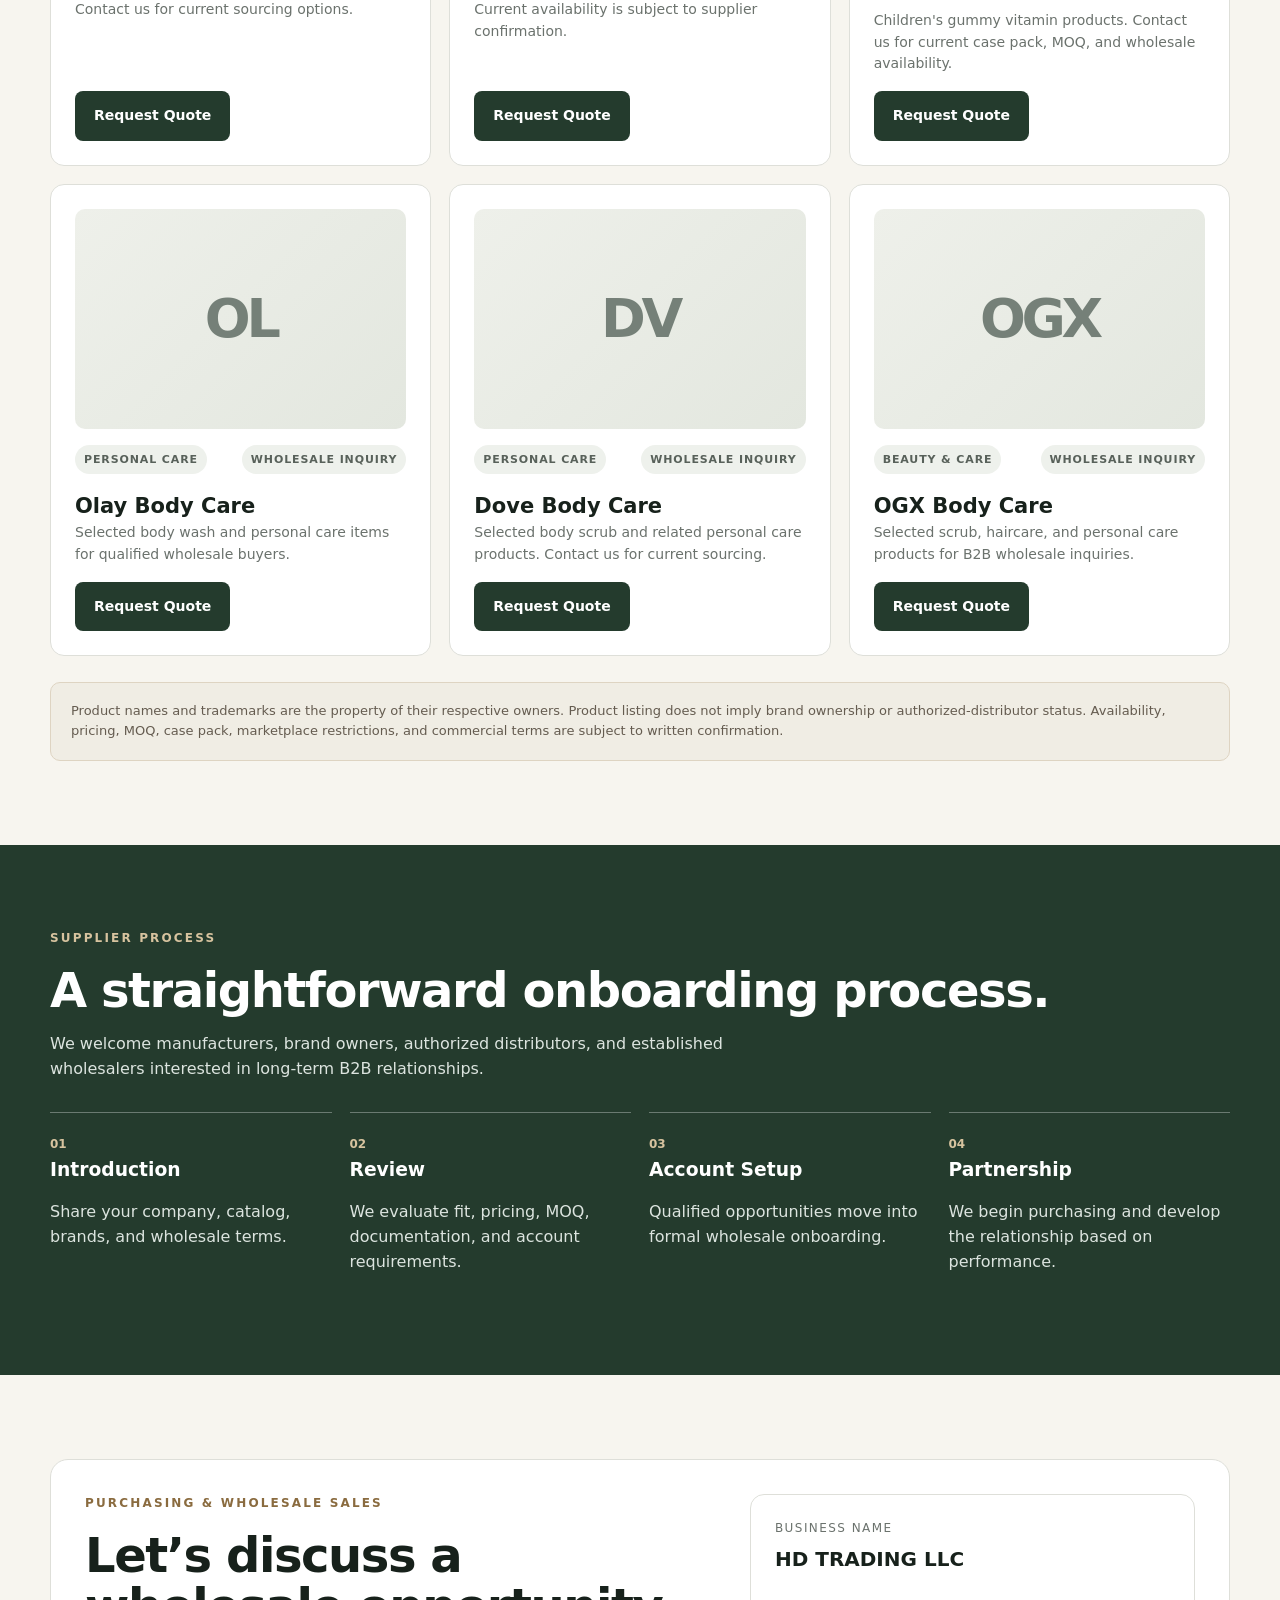
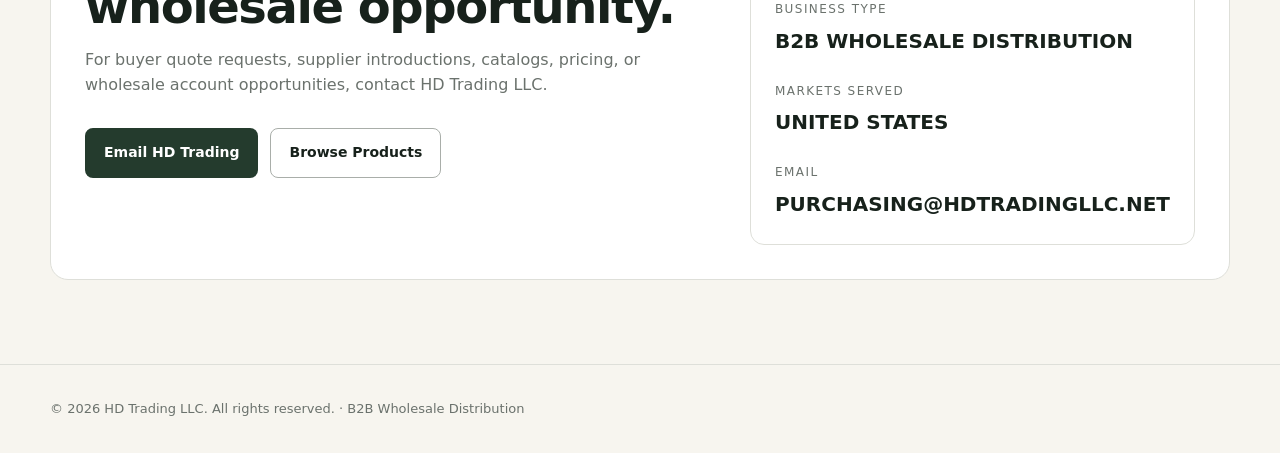
==== commit b3239fd2: "add product" ====
--- a/index.html
+++ b/index.html
@@ -1,242 +1,343 @@
-<!doctype html>
+<!DOCTYPE html>
 <html lang="en">
 <head>
-  <meta charset="utf-8">
-  <meta name="viewport" content="width=device-width, initial-scale=1">
+  <meta charset="UTF-8" />
+  <meta name="viewport" content="width=device-width, initial-scale=1.0" />
+  <meta name="description" content="HD Trading LLC - U.S. B2B wholesale distribution for health, nutrition, beauty, personal care, sports nutrition, and OTC products." />
   <title>HD Trading LLC | B2B Wholesale Distribution</title>
-  <meta name="description" content="HD Trading LLC is a U.S.-based B2B wholesale distribution company serving health, nutrition, beauty, personal care, sports nutrition, and OTC categories.">
-  <link rel="canonical" href="https://hdtradingllc.net/">
-  <meta property="og:title" content="HD Trading LLC | B2B Wholesale Distribution">
-  <meta property="og:description" content="Connecting Brands. Delivering Value.">
-  <meta property="og:type" content="website">
-  <meta property="og:url" content="https://hdtradingllc.net/">
-  <meta property="og:image" content="https://hdtradingllc.net/og-image.svg">
-  <meta name="twitter:card" content="summary_large_image">
-  <meta name="theme-color" content="#0b2e59">
-  <link rel="icon" type="image/svg+xml" href="favicon.svg">
-  <link rel="stylesheet" href="styles.css?v=5">
+  <style>
+    :root {
+      --bg: #f7f5ef;
+      --card: #ffffff;
+      --ink: #17211b;
+      --muted: #6b726d;
+      --line: #dedfd9;
+      --accent: #243b2d;
+      --accent2: #b99054;
+      --soft: #eef1ec;
+    }
+    * { box-sizing: border-box; }
+    html { scroll-behavior: smooth; }
+    body {
+      margin: 0;
+      font-family: Inter, ui-sans-serif, system-ui, -apple-system, BlinkMacSystemFont, "Segoe UI", sans-serif;
+      background: var(--bg);
+      color: var(--ink);
+      line-height: 1.55;
+    }
+    a { color: inherit; text-decoration: none; }
+    .container { width: min(1180px, calc(100% - 40px)); margin: 0 auto; }
+    .topbar {
+      position: sticky; top: 0; z-index: 20;
+      background: rgba(247,245,239,.96);
+      backdrop-filter: blur(12px);
+      border-bottom: 1px solid var(--line);
+    }
+    .nav { display:flex; align-items:center; justify-content:space-between; min-height:74px; gap:20px; }
+    .brand { font-weight:800; letter-spacing:.08em; }
+    .navlinks { display:flex; gap:22px; font-size:14px; color:#3c453f; flex-wrap:wrap; justify-content:flex-end; }
+    .navlinks a:hover { color: var(--accent2); }
+    .hero {
+      min-height: 66vh;
+      display:grid; align-items:center;
+      background:
+        linear-gradient(90deg, rgba(15,28,20,.92), rgba(15,28,20,.62)),
+        radial-gradient(circle at 80% 20%, rgba(185,144,84,.28), transparent 30%),
+        #18271e;
+      color:white;
+    }
+    .hero-inner { padding:90px 0; max-width:820px; }
+    .eyebrow {
+      text-transform:uppercase; letter-spacing:.18em; font-size:12px; font-weight:700;
+      color:#d7c39f; margin-bottom:18px;
+    }
+    h1 { font-size:clamp(42px, 7vw, 78px); line-height:.98; margin:0 0 24px; letter-spacing:-.04em; }
+    h2 { font-size:clamp(30px, 4vw, 48px); line-height:1.06; letter-spacing:-.03em; margin:0 0 16px; }
+    h3 { margin:0; }
+    .hero p { max-width:720px; font-size:18px; color:#e4e8e4; }
+    .actions { display:flex; gap:12px; flex-wrap:wrap; margin-top:30px; }
+    .btn {
+      display:inline-flex; align-items:center; justify-content:center;
+      padding:13px 18px; border-radius:8px; border:1px solid transparent;
+      font-weight:700; font-size:14px; cursor:pointer;
+    }
+    .btn-primary { background:white; color:#17211b; }
+    .btn-secondary { border-color:rgba(255,255,255,.42); color:white; }
+    .btn-dark { background:var(--accent); color:white; }
+    .btn-outline { border-color:#a9aea9; color:var(--ink); background:transparent; }
+    section { padding:84px 0; }
+    .section-head { display:flex; justify-content:space-between; align-items:end; gap:28px; margin-bottom:34px; }
+    .section-head p { max-width:620px; color:var(--muted); margin:0; }
+    .intro-grid, .feature-grid, .category-grid, .product-grid { display:grid; gap:18px; }
+    .intro-grid { grid-template-columns:repeat(4,1fr); }
+    .feature-grid { grid-template-columns:repeat(4,1fr); }
+    .category-grid { grid-template-columns:repeat(3,1fr); }
+    .product-grid { grid-template-columns:repeat(3,1fr); }
+    .card {
+      background:var(--card); border:1px solid var(--line); border-radius:14px; padding:24px;
+    }
+    .stat { font-size:12px; text-transform:uppercase; letter-spacing:.12em; color:var(--muted); }
+    .stat strong { display:block; font-size:20px; color:var(--ink); letter-spacing:0; margin-top:7px; }
+    .category-card { min-height:210px; display:flex; flex-direction:column; justify-content:space-between; }
+    .category-icon, .product-image {
+      display:flex; align-items:center; justify-content:center;
+      background:linear-gradient(135deg,#eef0ea,#e3e7df);
+      color:#758078; font-weight:800;
+    }
+    .category-icon { width:48px; height:48px; border-radius:50%; }
+    .product-image { height:220px; border-radius:10px; font-size:54px; letter-spacing:-.08em; }
+    .product-card { display:flex; flex-direction:column; gap:16px; }
+    .product-meta { display:flex; align-items:center; justify-content:space-between; gap:10px; }
+    .pill { font-size:11px; font-weight:700; text-transform:uppercase; letter-spacing:.08em; background:var(--soft); padding:6px 9px; border-radius:999px; color:#58615a; }
+    .product-card h3 { font-size:21px; }
+    .product-card p { margin:0; color:var(--muted); font-size:14px; }
+    .product-card .btn { margin-top:auto; align-self:flex-start; }
+    .notice {
+      margin-top:26px; padding:18px 20px; border-radius:10px;
+      background:#f0ede4; border:1px solid #ded4c2; color:#655c50; font-size:13px;
+    }
+    .band { background:var(--accent); color:white; }
+    .band p { color:#dce4df; max-width:720px; }
+    .process { display:grid; grid-template-columns:repeat(4,1fr); gap:18px; margin-top:30px; }
+    .step { border-top:1px solid rgba(255,255,255,.32); padding-top:18px; }
+    .step span { color:#d7c39f; font-weight:800; font-size:12px; }
+    .contact {
+      display:grid; grid-template-columns:1.2fr .8fr; gap:30px;
+      background:white; border:1px solid var(--line); border-radius:18px; padding:34px;
+    }
+    footer { padding:34px 0; border-top:1px solid var(--line); color:var(--muted); font-size:13px; }
+    .filters { display:flex; gap:8px; flex-wrap:wrap; margin-bottom:24px; }
+    .filter {
+      border:1px solid var(--line); background:white; color:var(--ink);
+      padding:9px 12px; border-radius:999px; cursor:pointer; font-weight:700; font-size:12px;
+    }
+    .filter.active { background:var(--accent); color:white; border-color:var(--accent); }
+    @media (max-width: 900px) {
+      .intro-grid,.feature-grid,.process { grid-template-columns:repeat(2,1fr); }
+      .category-grid,.product-grid { grid-template-columns:repeat(2,1fr); }
+      .contact { grid-template-columns:1fr; }
+    }
+    @media (max-width: 640px) {
+      .nav { align-items:flex-start; padding:16px 0; }
+      .navlinks { gap:12px; font-size:12px; }
+      .hero-inner { padding:70px 0; }
+      section { padding:62px 0; }
+      .section-head { display:block; }
+      .section-head p { margin-top:10px; }
+      .intro-grid,.feature-grid,.category-grid,.product-grid,.process { grid-template-columns:1fr; }
+      .product-image { height:190px; }
+    }
+  </style>
 </head>
 <body>
-  <a class="skip-link" href="#main">Skip to content</a>
-
-  <header class="site-header">
-    <div class="container nav-wrap">
-      <a class="brand" href="#top" aria-label="HD Trading LLC home">
-        <img src="logo.svg" alt="HD Trading LLC">
-      </a>
-      <button class="nav-toggle" type="button" aria-controls="site-nav" aria-expanded="false" aria-label="Open navigation">
-        <span></span><span></span><span></span>
-      </button>
-      <nav class="site-nav" id="site-nav">
-        <a href="#about">About</a>
-        <a href="#industries">Industries</a>
-        <a href="#process">Supplier Process</a>
-        <a href="#faq">FAQ</a>
-        <a href="#application">Supplier Application</a>
-        <a class="nav-cta" href="#contact">Contact</a>
-      </nav>
-    </div>
-  </header>
-
-  <main id="main">
-    <section class="hero" id="top">
-      <div class="hero-art" aria-hidden="true">
-        <div class="cube c1"></div><div class="cube c2"></div><div class="cube c3"></div>
-      </div>
-      <div class="container hero-grid">
-        <div class="hero-copy reveal">
-          <p class="eyebrow">U.S. B2B WHOLESALE DISTRIBUTION</p>
-          <h1>Connecting Brands.<br><span>Delivering Value.</span></h1>
-          <p class="hero-text">HD Trading LLC develops long-term wholesale relationships with manufacturers, authorized distributors, brand owners, wholesalers, and qualified business buyers across the United States.</p>
-          <div class="hero-actions">
-            <a class="btn btn-primary" href="#application">Become a Supplier</a>
-            <a class="btn btn-secondary" href="mailto:purchasing@hdtradingllc.net?subject=Purchasing%20Inquiry">Contact Purchasing</a>
+<header class="topbar">
+  <div class="container nav">
+    <a class="brand" href="#top">HD TRADING LLC</a>
+    <nav class="navlinks">
+      <a href="#about">About</a>
+      <a href="#categories">Industries</a>
+      <a href="#products">Products</a>
+      <a href="#supplier">Supplier Process</a>
+      <a href="#contact">Contact</a>
+    </nav>
+  </div>
+</header>
+
+<main id="top">
+  <section class="hero">
+    <div class="container hero-inner">
+      <div class="eyebrow">U.S. B2B Wholesale Distribution</div>
+      <h1>Connecting Brands.<br/>Delivering Value.</h1>
+      <p>HD Trading LLC develops long-term wholesale relationships with manufacturers, authorized distributors, brand owners, wholesalers, and qualified business buyers across the United States.</p>
+      <div class="actions">
+        <a class="btn btn-primary" href="#products">View Wholesale Products</a>
+        <a class="btn btn-secondary" href="mailto:purchasing@hdtradingllc.net?subject=Wholesale%20Buyer%20Inquiry">Request a Quote</a>
+      </div>
+    </div>
+  </section>
+
+  <section id="about">
+    <div class="container">
+      <div class="section-head">
+        <div>
+          <div class="eyebrow" style="color:#8a6b3f">About HD Trading LLC</div>
+          <h2>A wholesale partner built for dependable business relationships.</h2>
+        </div>
+        <p>We focus on health, wellness, nutrition, beauty, personal care, sports nutrition, and OTC products for qualified B2B customers.</p>
+      </div>
+      <div class="intro-grid">
+        <div class="card stat">Business Model<strong>B2B Wholesale</strong></div>
+        <div class="card stat">Market<strong>United States</strong></div>
+        <div class="card stat">Purchasing<strong>Professional & Responsive</strong></div>
+        <div class="card stat">Documentation<strong>Available on Request</strong></div>
+      </div>
+    </div>
+  </section>
+
+  <section id="categories" style="background:#eeeee8">
+    <div class="container">
+      <div class="section-head">
+        <div>
+          <div class="eyebrow" style="color:#8a6b3f">Industries We Serve</div>
+          <h2>Focused categories. Flexible partnerships.</h2>
+        </div>
+        <p>Our sourcing priorities center on established health, wellness, nutrition, and personal care categories.</p>
+      </div>
+      <div class="category-grid">
+        <div class="card category-card"><div class="category-icon">V</div><div><h3>Vitamins & Supplements</h3><p>Daily wellness, specialty supplements, gummies, minerals, and related products.</p></div></div>
+        <div class="card category-card"><div class="category-icon">P</div><div><h3>Sports Nutrition</h3><p>Protein, performance, recovery, and active lifestyle products.</p></div></div>
+        <div class="card category-card"><div class="category-icon">B</div><div><h3>Beauty & Personal Care</h3><p>Skincare, body care, haircare, hygiene, and grooming products.</p></div></div>
+      </div>
+    </div>
+  </section>
+
+  <section id="products">
+    <div class="container">
+      <div class="section-head">
+        <div>
+          <div class="eyebrow" style="color:#8a6b3f">Wholesale Product Catalog</div>
+          <h2>Products for qualified business buyers.</h2>
+        </div>
+        <p>Representative products and brands we actively source or evaluate for wholesale opportunities. Contact us for current availability, case packs, MOQ, and pricing.</p>
+      </div>
+
+      <div class="filters">
+        <button class="filter active" data-filter="all">All Products</button>
+        <button class="filter" data-filter="sports">Sports Nutrition</button>
+        <button class="filter" data-filter="vitamins">Vitamins & Supplements</button>
+        <button class="filter" data-filter="personal">Beauty & Personal Care</button>
+      </div>
+
+      <div class="product-grid" id="productGrid">
+        <article class="card product-card" data-category="sports">
+          <div class="product-image">ON</div>
+          <div class="product-meta"><span class="pill">Sports Nutrition</span><span class="pill">Wholesale Inquiry</span></div>
+          <div><h3>Optimum Nutrition Gold Standard Whey</h3><p>Protein powder. Multiple sizes and flavors may be available depending on current sourcing.</p></div>
+          <a class="btn btn-dark" href="mailto:purchasing@hdtradingllc.net?subject=Quote%20Request%20-%20Optimum%20Nutrition%20Gold%20Standard%20Whey&body=Hello%20HD%20Trading%2C%0A%0APlease%20send%20current%20wholesale%20availability%2C%20case%20pack%2C%20MOQ%2C%20and%20pricing%20for%20Optimum%20Nutrition%20Gold%20Standard%20Whey.%0A">Request Quote</a>
+        </article>
+
+        <article class="card product-card" data-category="sports">
+          <div class="product-image">DY</div>
+          <div class="product-meta"><span class="pill">Sports Nutrition</span><span class="pill">Wholesale Inquiry</span></div>
+          <div><h3>Dymatize ISO100</h3><p>Hydrolyzed whey protein isolate. Contact purchasing for available formats, flavors, and terms.</p></div>
+          <a class="btn btn-dark" href="mailto:purchasing@hdtradingllc.net?subject=Quote%20Request%20-%20Dymatize%20ISO100&body=Hello%20HD%20Trading%2C%0A%0APlease%20send%20current%20wholesale%20availability%2C%20case%20pack%2C%20MOQ%2C%20and%20pricing%20for%20Dymatize%20ISO100.%0A">Request Quote</a>
+        </article>
+
+        <article class="card product-card" data-category="sports">
+          <div class="product-image">BSN</div>
+          <div class="product-meta"><span class="pill">Sports Nutrition</span><span class="pill">Wholesale Inquiry</span></div>
+          <div><h3>BSN SYNTHA-6</h3><p>Protein powder for sports nutrition buyers. Availability and commercial terms are confirmed per inquiry.</p></div>
+          <a class="btn btn-dark" href="mailto:purchasing@hdtradingllc.net?subject=Quote%20Request%20-%20BSN%20SYNTHA-6">Request Quote</a>
+        </article>
+
+        <article class="card product-card" data-category="sports">
+          <div class="product-image">ORG</div>
+          <div class="product-meta"><span class="pill">Nutrition</span><span class="pill">Wholesale Inquiry</span></div>
+          <div><h3>Orgain Protein Products</h3><p>Selected protein and nutrition products. Contact us for current sourcing options.</p></div>
+          <a class="btn btn-dark" href="mailto:purchasing@hdtradingllc.net?subject=Quote%20Request%20-%20Orgain%20Products">Request Quote</a>
+        </article>
+
+        <article class="card product-card" data-category="vitamins">
+          <div class="product-image">YT</div>
+          <div class="product-meta"><span class="pill">Supplements</span><span class="pill">Wholesale Inquiry</span></div>
+          <div><h3>Youtheory Supplements</h3><p>Selected wellness and supplement products. Current availability is subject to supplier confirmation.</p></div>
+          <a class="btn btn-dark" href="mailto:purchasing@hdtradingllc.net?subject=Quote%20Request%20-%20Youtheory%20Supplements">Request Quote</a>
+        </article>
+
+        <article class="card product-card" data-category="vitamins">
+          <div class="product-image">LC</div>
+          <div class="product-meta"><span class="pill">Vitamins</span><span class="pill">Wholesale Inquiry</span></div>
+          <div><h3>L'il Critters Gummy Vitamins</h3><p>Children's gummy vitamin products. Contact us for current case pack, MOQ, and wholesale availability.</p></div>
+          <a class="btn btn-dark" href="mailto:purchasing@hdtradingllc.net?subject=Quote%20Request%20-%20Lil%20Critters%20Gummy%20Vitamins">Request Quote</a>
+        </article>
+
+        <article class="card product-card" data-category="personal">
+          <div class="product-image">OL</div>
+          <div class="product-meta"><span class="pill">Personal Care</span><span class="pill">Wholesale Inquiry</span></div>
+          <div><h3>Olay Body Care</h3><p>Selected body wash and personal care items for qualified wholesale buyers.</p></div>
+          <a class="btn btn-dark" href="mailto:purchasing@hdtradingllc.net?subject=Quote%20Request%20-%20Olay%20Body%20Care">Request Quote</a>
+        </article>
+
+        <article class="card product-card" data-category="personal">
+          <div class="product-image">DV</div>
+          <div class="product-meta"><span class="pill">Personal Care</span><span class="pill">Wholesale Inquiry</span></div>
+          <div><h3>Dove Body Care</h3><p>Selected body scrub and related personal care products. Contact us for current sourcing.</p></div>
+          <a class="btn btn-dark" href="mailto:purchasing@hdtradingllc.net?subject=Quote%20Request%20-%20Dove%20Body%20Care">Request Quote</a>
+        </article>
+
+        <article class="card product-card" data-category="personal">
+          <div class="product-image">OGX</div>
+          <div class="product-meta"><span class="pill">Beauty & Care</span><span class="pill">Wholesale Inquiry</span></div>
+          <div><h3>OGX Body Care</h3><p>Selected scrub, haircare, and personal care products for B2B wholesale inquiries.</p></div>
+          <a class="btn btn-dark" href="mailto:purchasing@hdtradingllc.net?subject=Quote%20Request%20-%20OGX%20Products">Request Quote</a>
+        </article>
+      </div>
+
+      <div class="notice">
+        Product names and trademarks are the property of their respective owners. Product listing does not imply brand ownership or authorized-distributor status. Availability, pricing, MOQ, case pack, marketplace restrictions, and commercial terms are subject to written confirmation.
+      </div>
+    </div>
+  </section>
+
+  <section class="band" id="supplier">
+    <div class="container">
+      <div class="eyebrow">Supplier Process</div>
+      <h2>A straightforward onboarding process.</h2>
+      <p>We welcome manufacturers, brand owners, authorized distributors, and established wholesalers interested in long-term B2B relationships.</p>
+      <div class="process">
+        <div class="step"><span>01</span><h3>Introduction</h3><p>Share your company, catalog, brands, and wholesale terms.</p></div>
+        <div class="step"><span>02</span><h3>Review</h3><p>We evaluate fit, pricing, MOQ, documentation, and account requirements.</p></div>
+        <div class="step"><span>03</span><h3>Account Setup</h3><p>Qualified opportunities move into formal wholesale onboarding.</p></div>
+        <div class="step"><span>04</span><h3>Partnership</h3><p>We begin purchasing and develop the relationship based on performance.</p></div>
+      </div>
+    </div>
+  </section>
+
+  <section id="contact">
+    <div class="container">
+      <div class="contact">
+        <div>
+          <div class="eyebrow" style="color:#8a6b3f">Purchasing & Wholesale Sales</div>
+          <h2>Let’s discuss a wholesale opportunity.</h2>
+          <p style="color:var(--muted)">For buyer quote requests, supplier introductions, catalogs, pricing, or wholesale account opportunities, contact HD Trading LLC.</p>
+          <div class="actions">
+            <a class="btn btn-dark" href="mailto:purchasing@hdtradingllc.net?subject=Wholesale%20Inquiry">Email HD Trading</a>
+            <a class="btn btn-outline" href="#products">Browse Products</a>
           </div>
         </div>
-        <aside class="hero-card reveal">
-          <p class="micro">CORE CATEGORIES</p>
-          <ul>
-            <li><span>01</span>Vitamins & supplements</li>
-            <li><span>02</span>Sports nutrition & protein</li>
-            <li><span>03</span>Beauty & personal care</li>
-            <li><span>04</span>OTC health products</li>
-          </ul>
-          <p class="hero-card-note">B2B only · Nationwide focus</p>
-        </aside>
-      </div>
-      <div class="container trust-strip reveal">
-        <article><strong>Professional Purchasing</strong><span>Clear documentation and responsive communication</span></article>
-        <article><strong>Reliable Sourcing</strong><span>Focused on trusted products and long-term supply</span></article>
-        <article><strong>Business Ready</strong><span>W-9 and resale documentation available upon request</span></article>
-        <article><strong>Nationwide Focus</strong><span>Serving qualified business customers across the U.S.</span></article>
-      </div>
-    </section>
-
-    <section class="section" id="about">
-      <div class="container split">
-        <div class="section-heading reveal">
-          <p class="eyebrow">ABOUT HD TRADING LLC</p>
-          <h2>A wholesale partner built for dependable business relationships.</h2>
-        </div>
-        <div class="section-copy reveal">
-          <p>HD Trading LLC is a U.S.-based B2B wholesale distribution company focused on health, wellness, nutrition, beauty, personal care, sports nutrition, and OTC products.</p>
-          <p>We work with manufacturers, authorized distributors, brand owners, wholesalers, and qualified business buyers. Our approach emphasizes clear communication, professional documentation, and reliable follow-through.</p>
-          <div class="value-grid">
-            <div><strong>Mission</strong><span>Build practical, long-term wholesale relationships.</span></div>
-            <div><strong>Approach</strong><span>Transparent, organized, and responsive purchasing.</span></div>
-            <div><strong>Market</strong><span>Qualified business customers across the United States.</span></div>
-          </div>
-        </div>
-      </div>
-    </section>
-
-    <section class="section section-muted" id="industries">
-      <div class="container">
-        <div class="section-heading centered reveal">
-          <p class="eyebrow">INDUSTRIES WE SERVE</p>
-          <h2>Focused categories. Flexible partnerships.</h2>
-          <p>Our sourcing priorities center on established health, wellness, nutrition, and personal care categories.</p>
-        </div>
-        <div class="card-grid">
-          <article class="industry-card reveal"><div class="icon">V</div><h3>Vitamins</h3><p>Essential vitamins, minerals, and everyday wellness products.</p></article>
-          <article class="industry-card reveal"><div class="icon">S</div><h3>Supplements</h3><p>Dietary and specialty supplements for qualified business buyers.</p></article>
-          <article class="industry-card reveal"><div class="icon">P</div><h3>Sports Nutrition</h3><p>Protein, performance, recovery, and active lifestyle products.</p></article>
-          <article class="industry-card reveal"><div class="icon">B</div><h3>Beauty</h3><p>Skincare, cosmetics, haircare, and related beauty products.</p></article>
-          <article class="industry-card reveal"><div class="icon">C</div><h3>Personal Care</h3><p>Daily hygiene, grooming, and household personal care essentials.</p></article>
-          <article class="industry-card reveal"><div class="icon">O</div><h3>OTC Healthcare</h3><p>Non-prescription health and wellness products for B2B distribution.</p></article>
-        </div>
-      </div>
-    </section>
-
-    <section class="section dark-section" id="why-us">
-      <div class="container">
-        <div class="section-heading light reveal">
-          <p class="eyebrow">WHY HD TRADING</p>
-          <h2>Professional, responsive, and partnership-focused.</h2>
-        </div>
-        <div class="feature-grid">
-          <article class="feature reveal"><span>01</span><h3>Clear Communication</h3><p>Prompt responses and organized purchasing conversations.</p></article>
-          <article class="feature reveal"><span>02</span><h3>Documentation Ready</h3><p>Relevant business documents are available to qualified partners.</p></article>
-          <article class="feature reveal"><span>03</span><h3>B2B Wholesale Focus</h3><p>Our model is designed for sourcing, resale, and distribution relationships.</p></article>
-          <article class="feature reveal"><span>04</span><h3>Long-Term Perspective</h3><p>We value dependable supply, transparent terms, and sustainable growth.</p></article>
-        </div>
-      </div>
-    </section>
-
-    <section class="section" id="process">
-      <div class="container">
-        <div class="section-heading centered reveal">
-          <p class="eyebrow">SUPPLIER PROCESS</p>
-          <h2>A straightforward onboarding process.</h2>
-        </div>
-        <div class="process-grid">
-          <article class="process-step reveal"><div class="step-number">1</div><h3>Introduction</h3><p>Share your company, catalog, brands, and wholesale terms.</p></article>
-          <article class="process-step reveal"><div class="step-number">2</div><h3>Review</h3><p>We review fit, pricing, documentation, MOQ, and account requirements.</p></article>
-          <article class="process-step reveal"><div class="step-number">3</div><h3>Account Setup</h3><p>Qualified opportunities move into formal wholesale onboarding.</p></article>
-          <article class="process-step reveal"><div class="step-number">4</div><h3>Partnership</h3><p>We begin purchasing and develop the relationship based on performance and fit.</p></article>
-        </div>
-      </div>
-    </section>
-
-    <section class="section section-muted" id="faq">
-      <div class="container">
-        <div class="section-heading centered reveal">
-          <p class="eyebrow">FREQUENTLY ASKED QUESTIONS</p>
-          <h2>Business information for prospective partners.</h2>
-        </div>
-        <div class="faq-list">
-          <details class="reveal"><summary>Do you sell directly to consumers?</summary><p>No. HD Trading LLC is focused on B2B wholesale relationships.</p></details>
-          <details class="reveal"><summary>Which product categories do you purchase?</summary><p>Our primary focus includes vitamins, supplements, sports nutrition, protein, beauty, personal care, and OTC healthcare.</p></details>
-          <details class="reveal"><summary>Do you have resale documentation?</summary><p>Yes. Appropriate resale and business documentation is available to qualified suppliers upon request.</p></details>
-          <details class="reveal"><summary>What information should suppliers provide?</summary><p>Please provide your company website, catalog, brand list, wholesale price list, MOQ, payment terms, marketplace restrictions, and account requirements.</p></details>
-          <details class="reveal"><summary>How quickly do you respond?</summary><p>We generally respond to qualified purchasing inquiries within one to two business days.</p></details>
-          <details class="reveal"><summary>Do you require a specific MOQ?</summary><p>MOQ is evaluated by supplier, product category, pricing, and commercial fit.</p></details>
-        </div>
-      </div>
-    </section>
-
-    <section class="section" id="application">
-      <div class="container application-grid">
-        <div class="section-heading reveal">
-          <p class="eyebrow">SUPPLIER APPLICATION</p>
-          <h2>Introduce your company and product line.</h2>
-          <p>This form opens a prepared email to our purchasing department. Attach your catalog or price list before sending.</p>
-        </div>
-        <form class="supplier-form reveal" id="supplier-form">
-          <label>Company Name<input name="company" required></label>
-          <label>Contact Name<input name="contact" required></label>
-          <label>Email<input type="email" name="email" required></label>
-          <label>Phone<input name="phone"></label>
-          <label>Website<input type="url" name="website" placeholder="https://"></label>
-          <label>Product Categories<input name="categories" placeholder="Vitamins, beauty, protein..."></label>
-          <label class="full">Message<textarea name="message" rows="5" placeholder="Tell us about your brands, MOQ, wholesale terms, and account requirements."></textarea></label>
-          <button class="btn btn-primary full" type="submit">Prepare Supplier Email</button>
-        </form>
-      </div>
-    </section>
-
-    <section class="section section-muted" id="business-info">
-      <div class="container info-layout">
-        <div class="section-heading reveal">
-          <p class="eyebrow">BUSINESS INFORMATION</p>
-          <h2>Documentation available for qualified partners.</h2>
-          <p>For privacy and security, identification numbers are not published online.</p>
-        </div>
-        <dl class="info-list reveal">
-          <div><dt>Business Name</dt><dd>HD Trading LLC</dd></div>
-          <div><dt>Business Type</dt><dd>B2B Wholesale Distribution</dd></div>
-          <div><dt>Markets Served</dt><dd>United States</dd></div>
-          <div><dt>California Seller's Permit</dt><dd>Available upon request</dd></div>
-          <div><dt>W-9</dt><dd>Available upon request</dd></div>
-          <div><dt>Resale Documentation</dt><dd>Available to qualified suppliers</dd></div>
-        </dl>
-      </div>
-    </section>
-
-    <section class="section contact-section" id="contact">
-      <div class="container contact-card reveal">
-        <div>
-          <p class="eyebrow">PURCHASING DEPARTMENT</p>
-          <h2>Let’s discuss a wholesale opportunity.</h2>
-          <p>For supplier introductions, catalogs, pricing, and wholesale account applications, contact our purchasing department.</p>
-        </div>
-        <div class="contact-details">
-          <a href="mailto:purchasing@hdtradingllc.net">purchasing@hdtradingllc.net</a>
-          <a href="https://hdtradingllc.net">hdtradingllc.net</a>
-          <span>Monday–Friday · 9:00 AM–5:00 PM</span>
-          <span>Typical response: 1–2 business days</span>
-        </div>
-      </div>
-    </section>
-
-    <section class="legal section" id="privacy">
-      <div class="container legal-grid">
-        <article>
-          <h2>Privacy Notice</h2>
-          <p>Information submitted to HD Trading LLC is used only to evaluate and respond to legitimate business inquiries. We do not sell submitted contact information.</p>
-        </article>
-        <article id="terms">
-          <h2>Terms of Use</h2>
-          <p>Website content is provided for general business information. Product availability, pricing, account approval, and commercial terms are subject to written confirmation.</p>
-        </article>
-      </div>
-    </section>
-  </main>
-
-  <footer class="site-footer">
-    <div class="container footer-grid">
-      <div>
-        <img class="footer-logo" src="logo-white.svg" alt="HD Trading LLC">
-        <p>Connecting Brands. Delivering Value.</p>
-        <p class="footer-small">B2B wholesale distribution serving qualified business customers across the United States.</p>
-      </div>
-      <div><h3>Company</h3><a href="#about">About</a><a href="#industries">Industries</a><a href="#business-info">Business Information</a></div>
-      <div><h3>Partnerships</h3><a href="#process">Supplier Process</a><a href="#application">Supplier Application</a><a href="mailto:purchasing@hdtradingllc.net">Contact Purchasing</a></div>
-      <div><h3>Legal</h3><a href="#privacy">Privacy</a><a href="#terms">Terms</a><a href="mailto:purchasing@hdtradingllc.net">purchasing@hdtradingllc.net</a></div>
-    </div>
-    <div class="container footer-bottom"><span>© <span id="year"></span> HD Trading LLC. All rights reserved.</span><span>B2B Wholesale Distribution</span></div>
-  </footer>
-
-  <script src="script.js?v=5"></script>
+        <div class="card">
+          <div class="stat">Business Name<strong>HD Trading LLC</strong></div><br/>
+          <div class="stat">Business Type<strong>B2B Wholesale Distribution</strong></div><br/>
+          <div class="stat">Markets Served<strong>United States</strong></div><br/>
+          <div class="stat">Email<strong>purchasing@hdtradingllc.net</strong></div>
+        </div>
+      </div>
+    </div>
+  </section>
+</main>
+
+<footer>
+  <div class="container">
+    © <span id="year"></span> HD Trading LLC. All rights reserved. · B2B Wholesale Distribution
+  </div>
+</footer>
+
+<script>
+  document.getElementById("year").textContent = new Date().getFullYear();
+
+  const filters = document.querySelectorAll(".filter");
+  const products = document.querySelectorAll(".product-card");
+
+  filters.forEach(btn => {
+    btn.addEventListener("click", () => {
+      filters.forEach(x => x.classList.remove("active"));
+      btn.classList.add("active");
+      const selected = btn.dataset.filter;
+      products.forEach(card => {
+        card.style.display = selected === "all" || card.dataset.category === selected ? "flex" : "none";
+      });
+    });
+  });
+</script>
 </body>
 </html>
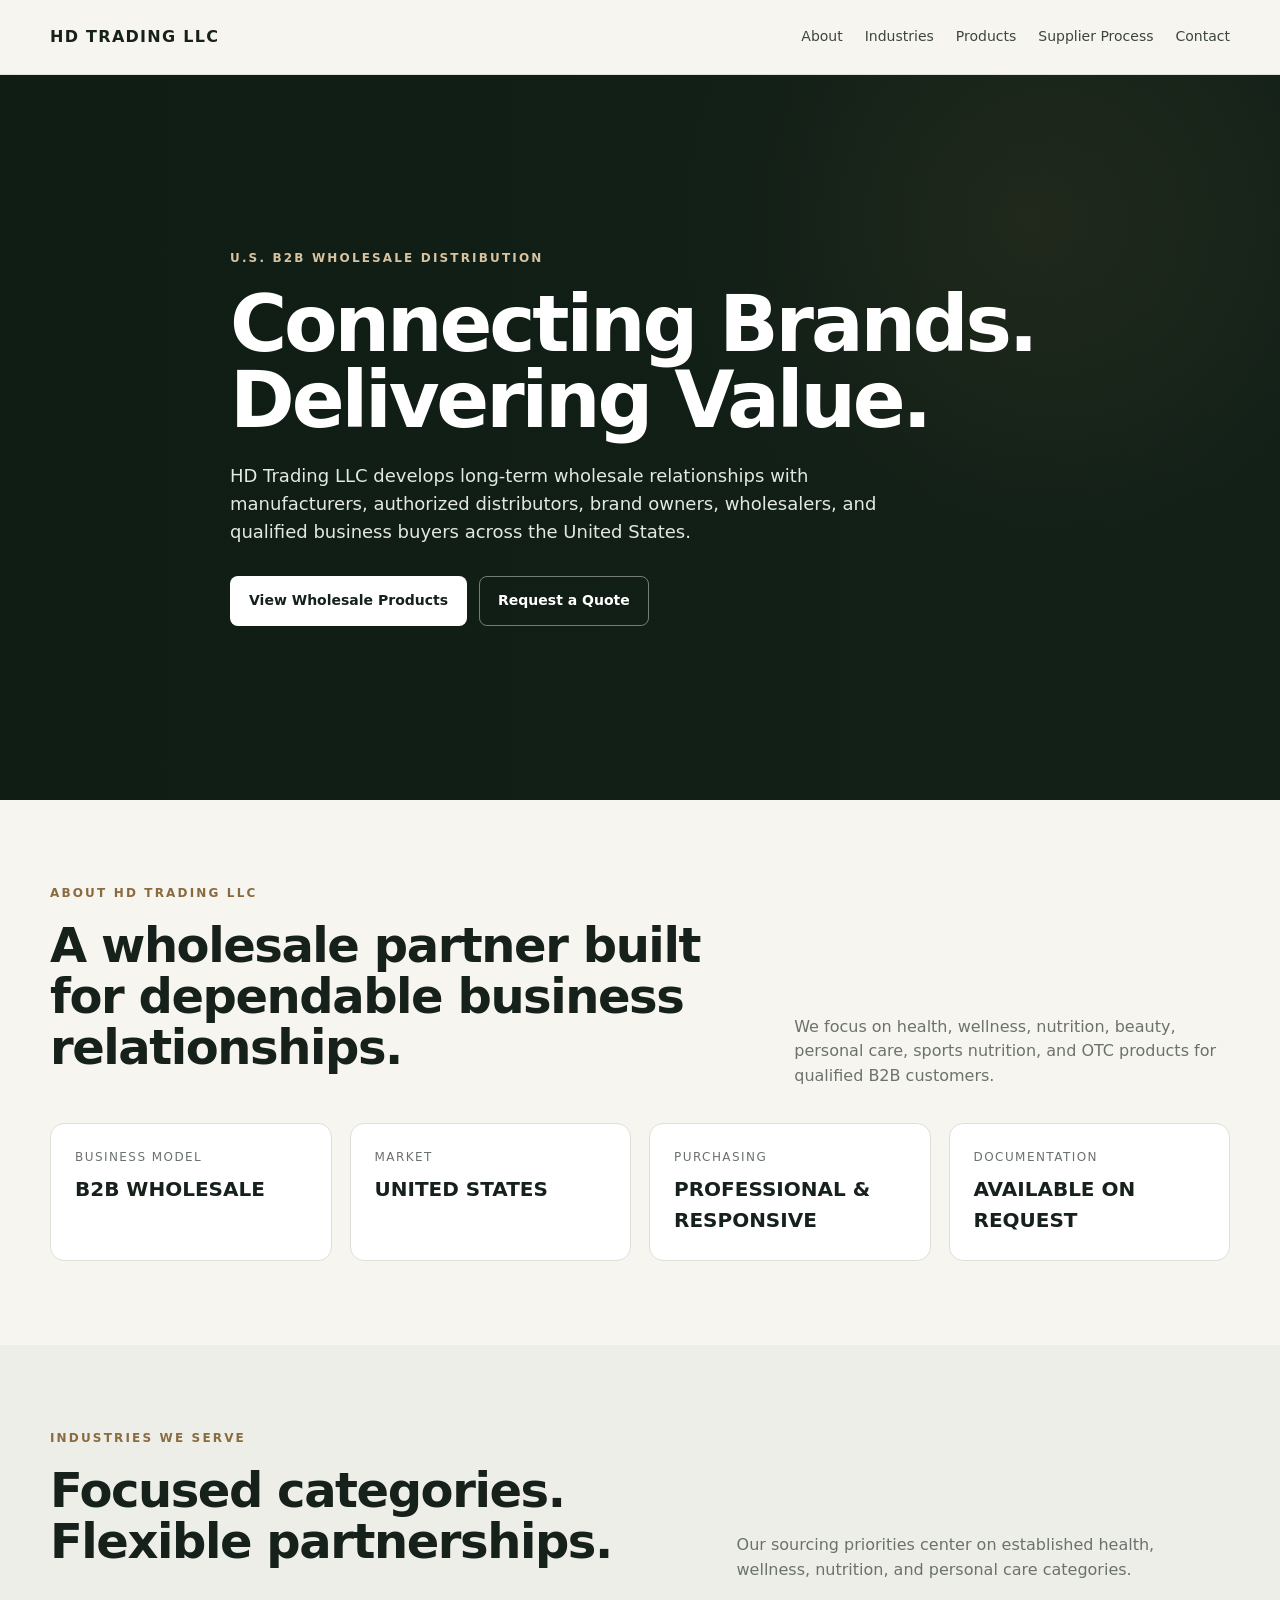
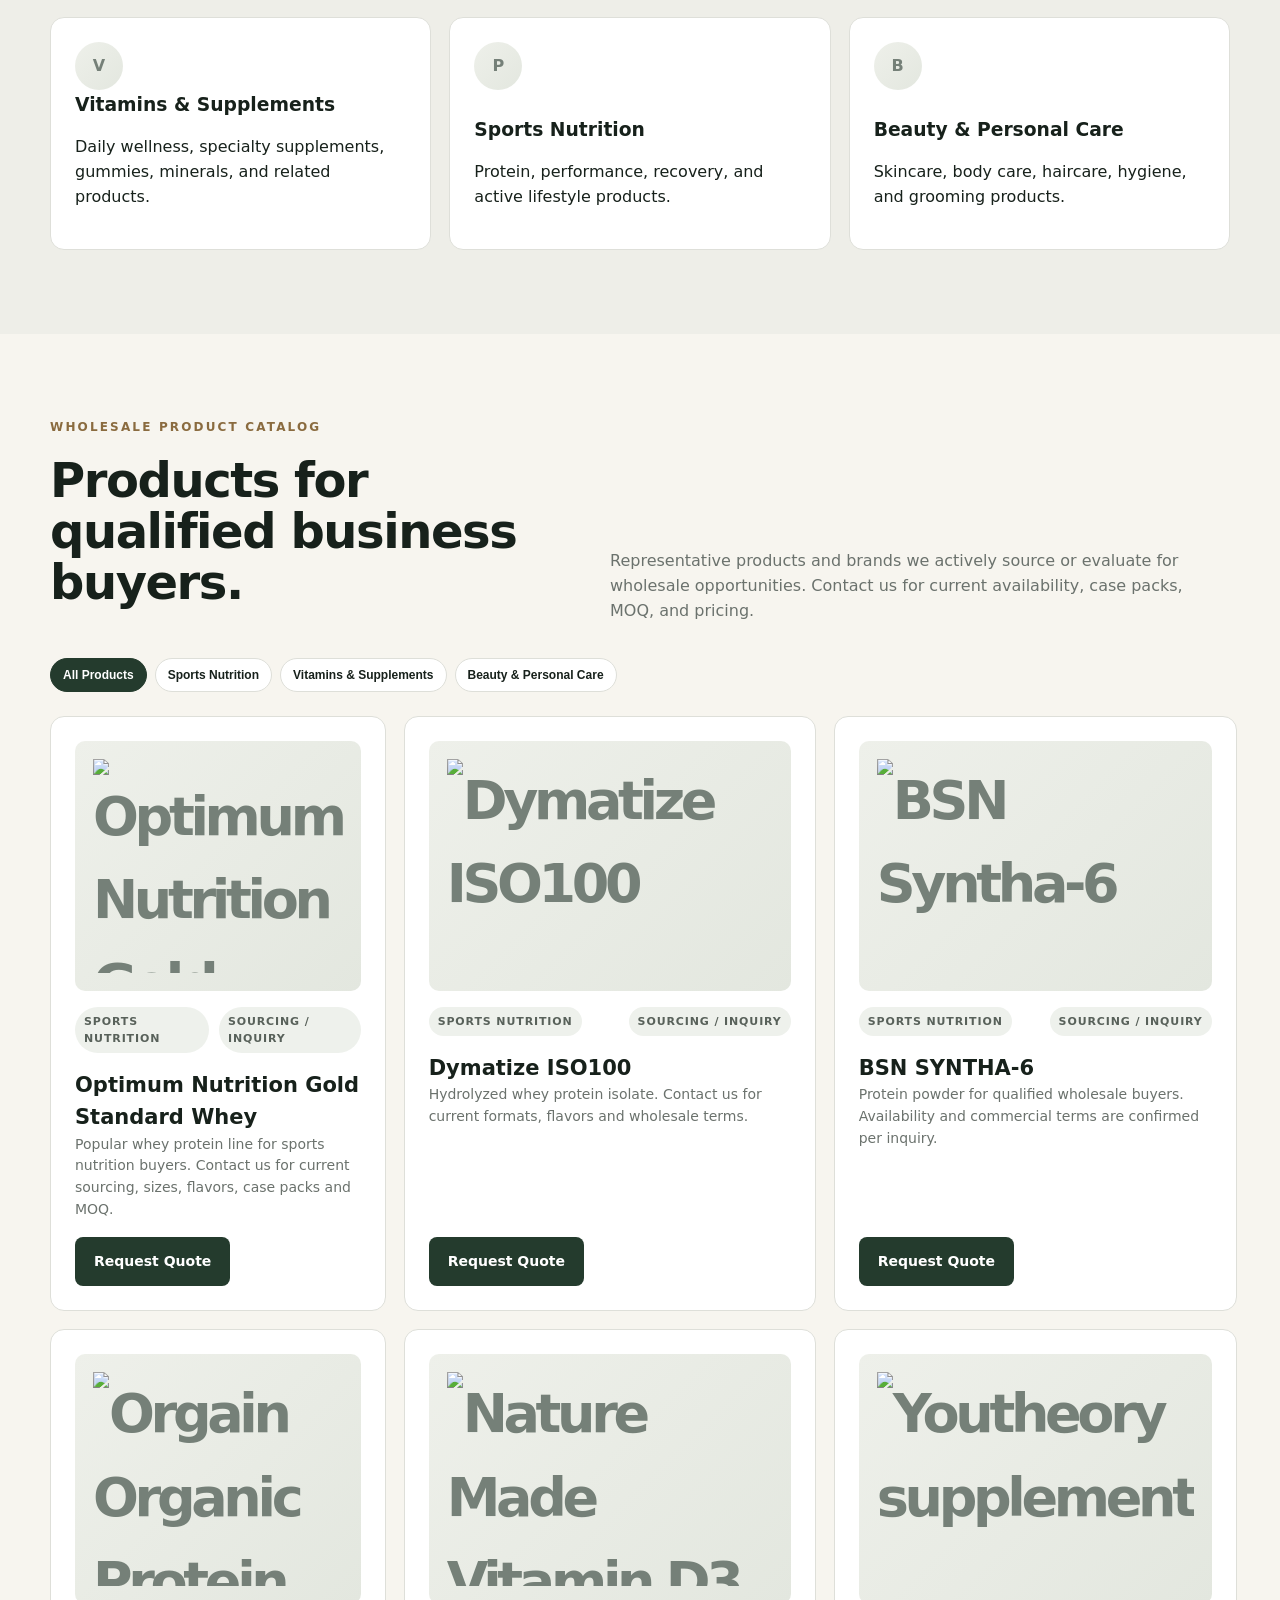
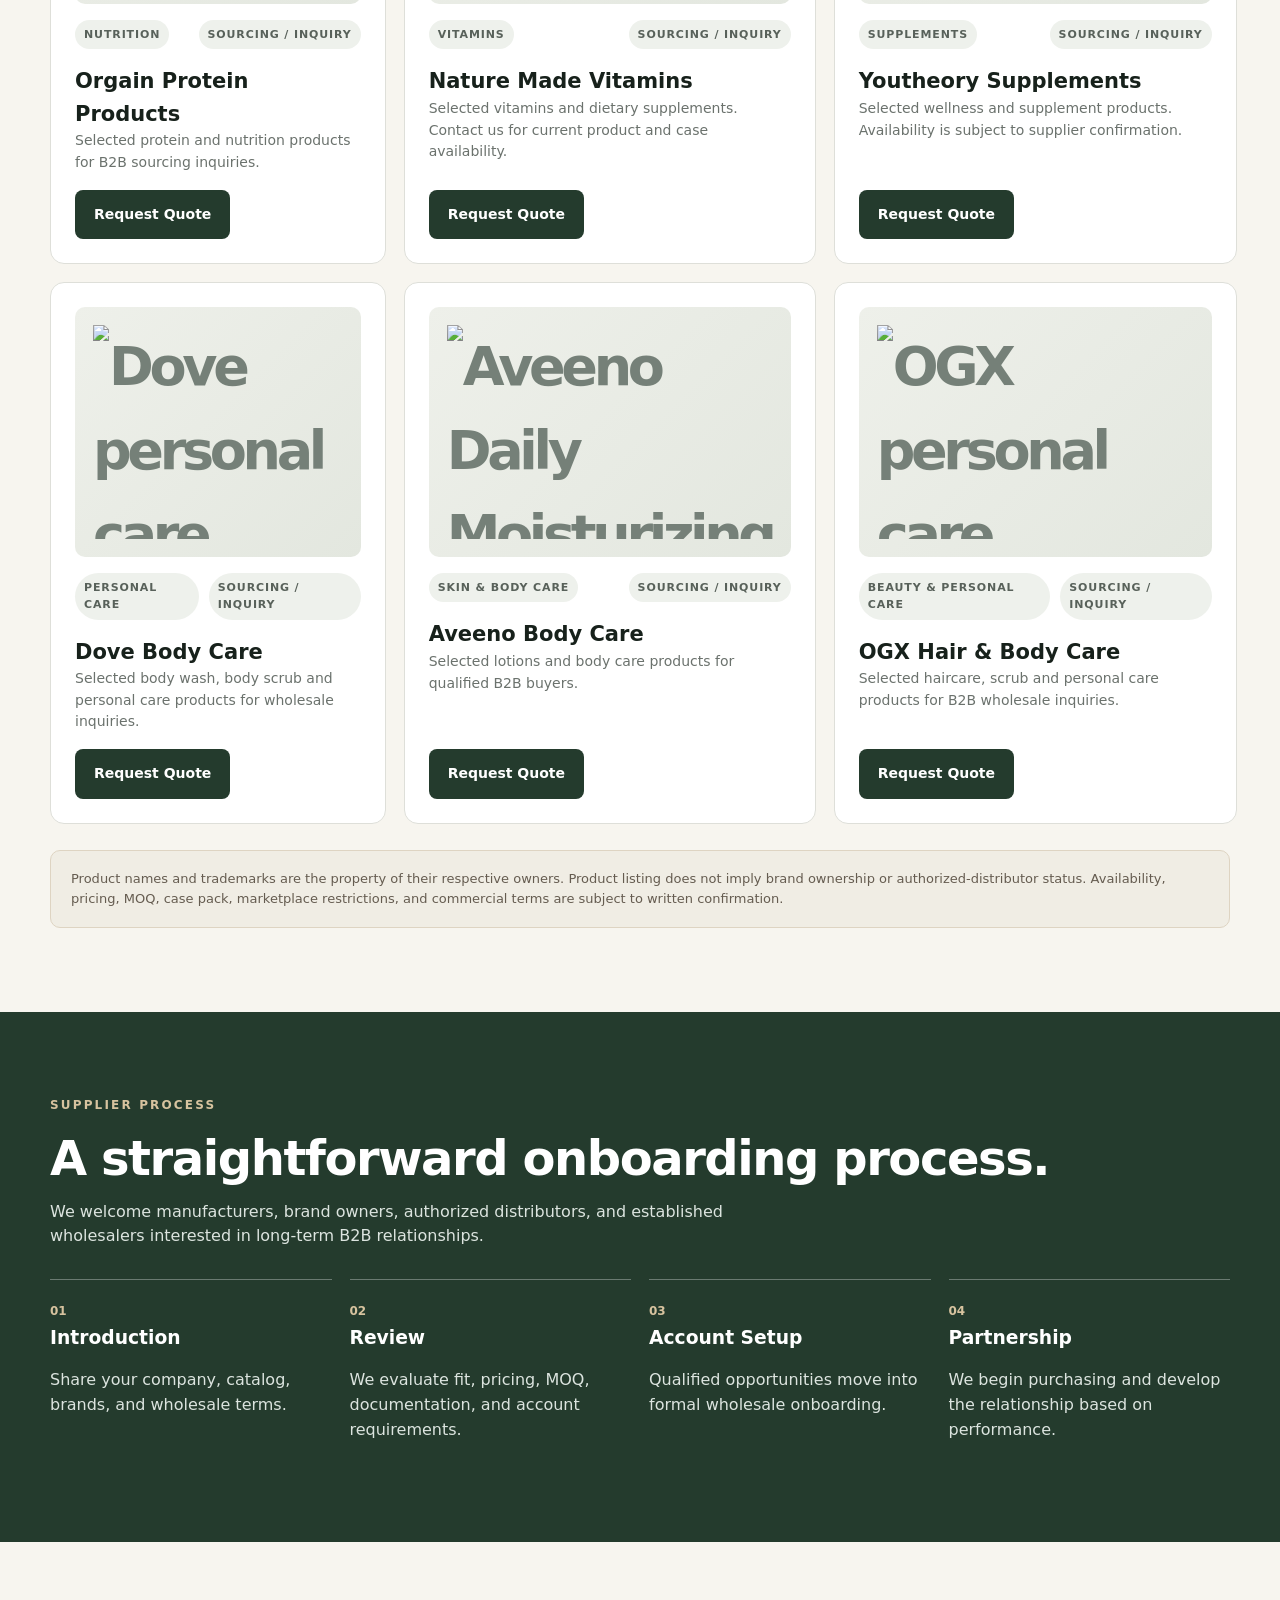
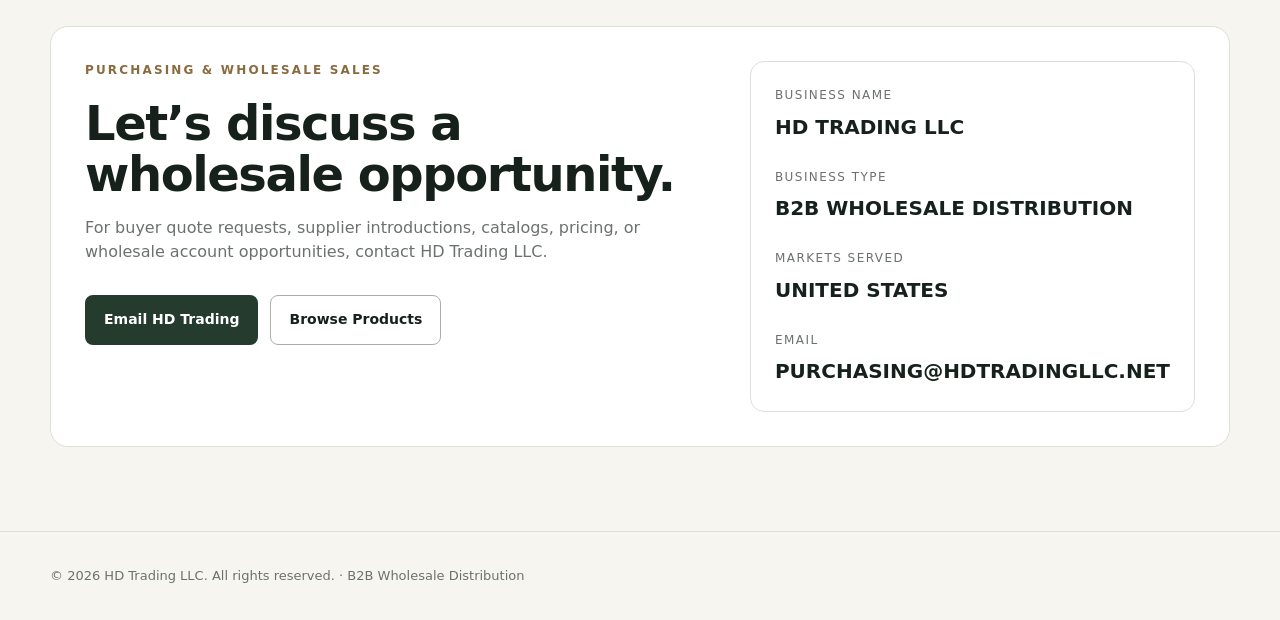
==== commit f445c5c9: "Update product images and styles in index.html Updated product images and descriptions for various i" ====
--- a/index.html
+++ b/index.html
@@ -85,7 +85,8 @@
       color:#758078; font-weight:800;
     }
     .category-icon { width:48px; height:48px; border-radius:50%; }
-    .product-image { height:220px; border-radius:10px; font-size:54px; letter-spacing:-.08em; }
+    .product-image { height:250px; border-radius:10px; font-size:54px; letter-spacing:-.08em; overflow:hidden; padding:18px; }
+    .product-image img { width:100%; height:100%; object-fit:contain; display:block; }
     .product-card { display:flex; flex-direction:column; gap:16px; }
     .product-meta { display:flex; align-items:center; justify-content:space-between; gap:10px; }
     .pill { font-size:11px; font-weight:700; text-transform:uppercase; letter-spacing:.08em; background:var(--soft); padding:6px 9px; border-radius:999px; color:#58615a; }
@@ -210,65 +211,65 @@
 
       <div class="product-grid" id="productGrid">
         <article class="card product-card" data-category="sports">
-          <div class="product-image">ON</div>
-          <div class="product-meta"><span class="pill">Sports Nutrition</span><span class="pill">Wholesale Inquiry</span></div>
-          <div><h3>Optimum Nutrition Gold Standard Whey</h3><p>Protein powder. Multiple sizes and flavors may be available depending on current sourcing.</p></div>
-          <a class="btn btn-dark" href="mailto:purchasing@hdtradingllc.net?subject=Quote%20Request%20-%20Optimum%20Nutrition%20Gold%20Standard%20Whey&body=Hello%20HD%20Trading%2C%0A%0APlease%20send%20current%20wholesale%20availability%2C%20case%20pack%2C%20MOQ%2C%20and%20pricing%20for%20Optimum%20Nutrition%20Gold%20Standard%20Whey.%0A">Request Quote</a>
+          <div class="product-image"><img src="images/optimum-nutrition.webp" alt="Optimum Nutrition Gold Standard Whey"></div>
+          <div class="product-meta"><span class="pill">Sports Nutrition</span><span class="pill">Sourcing / Inquiry</span></div>
+          <div><h3>Optimum Nutrition Gold Standard Whey</h3><p>Popular whey protein line for sports nutrition buyers. Contact us for current sourcing, sizes, flavors, case packs and MOQ.</p></div>
+          <a class="btn btn-dark" href="mailto:purchasing@hdtradingllc.net?subject=Quote%20Request%20-%20Optimum%20Nutrition%20Gold%20Standard%20Whey">Request Quote</a>
         </article>
 
         <article class="card product-card" data-category="sports">
-          <div class="product-image">DY</div>
-          <div class="product-meta"><span class="pill">Sports Nutrition</span><span class="pill">Wholesale Inquiry</span></div>
-          <div><h3>Dymatize ISO100</h3><p>Hydrolyzed whey protein isolate. Contact purchasing for available formats, flavors, and terms.</p></div>
-          <a class="btn btn-dark" href="mailto:purchasing@hdtradingllc.net?subject=Quote%20Request%20-%20Dymatize%20ISO100&body=Hello%20HD%20Trading%2C%0A%0APlease%20send%20current%20wholesale%20availability%2C%20case%20pack%2C%20MOQ%2C%20and%20pricing%20for%20Dymatize%20ISO100.%0A">Request Quote</a>
+          <div class="product-image"><img src="https://dymatize.imgix.net/production/products/protein_thumb_cat2.jpg?ar=692%3A719&auto=format%2Ccompress&fit=crop&ixlib=php-3.1.0" alt="Dymatize ISO100"></div>
+          <div class="product-meta"><span class="pill">Sports Nutrition</span><span class="pill">Sourcing / Inquiry</span></div>
+          <div><h3>Dymatize ISO100</h3><p>Hydrolyzed whey protein isolate. Contact us for current formats, flavors and wholesale terms.</p></div>
+          <a class="btn btn-dark" href="mailto:purchasing@hdtradingllc.net?subject=Quote%20Request%20-%20Dymatize%20ISO100">Request Quote</a>
         </article>
 
         <article class="card product-card" data-category="sports">
-          <div class="product-image">BSN</div>
-          <div class="product-meta"><span class="pill">Sports Nutrition</span><span class="pill">Wholesale Inquiry</span></div>
-          <div><h3>BSN SYNTHA-6</h3><p>Protein powder for sports nutrition buyers. Availability and commercial terms are confirmed per inquiry.</p></div>
+          <div class="product-image"><img src="https://www.gobsn.com/cdn/shop/files/S6_Blueberry_FR.png?v=1778595085&width=1200" alt="BSN Syntha-6"></div>
+          <div class="product-meta"><span class="pill">Sports Nutrition</span><span class="pill">Sourcing / Inquiry</span></div>
+          <div><h3>BSN SYNTHA-6</h3><p>Protein powder for qualified wholesale buyers. Availability and commercial terms are confirmed per inquiry.</p></div>
           <a class="btn btn-dark" href="mailto:purchasing@hdtradingllc.net?subject=Quote%20Request%20-%20BSN%20SYNTHA-6">Request Quote</a>
         </article>
 
         <article class="card product-card" data-category="sports">
-          <div class="product-image">ORG</div>
-          <div class="product-meta"><span class="pill">Nutrition</span><span class="pill">Wholesale Inquiry</span></div>
-          <div><h3>Orgain Protein Products</h3><p>Selected protein and nutrition products. Contact us for current sourcing options.</p></div>
+          <div class="product-image"><img src="https://m.media-amazon.com/images/I/71jQ4yP4yRL._AC_SL1500_.jpg" alt="Orgain Organic Protein"></div>
+          <div class="product-meta"><span class="pill">Nutrition</span><span class="pill">Sourcing / Inquiry</span></div>
+          <div><h3>Orgain Protein Products</h3><p>Selected protein and nutrition products for B2B sourcing inquiries.</p></div>
           <a class="btn btn-dark" href="mailto:purchasing@hdtradingllc.net?subject=Quote%20Request%20-%20Orgain%20Products">Request Quote</a>
         </article>
 
         <article class="card product-card" data-category="vitamins">
-          <div class="product-image">YT</div>
-          <div class="product-meta"><span class="pill">Supplements</span><span class="pill">Wholesale Inquiry</span></div>
-          <div><h3>Youtheory Supplements</h3><p>Selected wellness and supplement products. Current availability is subject to supplier confirmation.</p></div>
+          <div class="product-image"><img src="images/nature-made.jpg" alt="Nature Made Vitamin D3"></div>
+          <div class="product-meta"><span class="pill">Vitamins</span><span class="pill">Sourcing / Inquiry</span></div>
+          <div><h3>Nature Made Vitamins</h3><p>Selected vitamins and dietary supplements. Contact us for current product and case availability.</p></div>
+          <a class="btn btn-dark" href="mailto:purchasing@hdtradingllc.net?subject=Quote%20Request%20-%20Nature%20Made%20Vitamins">Request Quote</a>
+        </article>
+
+        <article class="card product-card" data-category="vitamins">
+          <div class="product-image"><img src="https://www.youtheory.com/cdn/shop/files/mcbxov4kz6uxqo373xwh.png?crop=center&height=1000&v=1776867918&width=1000" alt="Youtheory supplement"></div>
+          <div class="product-meta"><span class="pill">Supplements</span><span class="pill">Sourcing / Inquiry</span></div>
+          <div><h3>Youtheory Supplements</h3><p>Selected wellness and supplement products. Availability is subject to supplier confirmation.</p></div>
           <a class="btn btn-dark" href="mailto:purchasing@hdtradingllc.net?subject=Quote%20Request%20-%20Youtheory%20Supplements">Request Quote</a>
         </article>
 
-        <article class="card product-card" data-category="vitamins">
-          <div class="product-image">LC</div>
-          <div class="product-meta"><span class="pill">Vitamins</span><span class="pill">Wholesale Inquiry</span></div>
-          <div><h3>L'il Critters Gummy Vitamins</h3><p>Children's gummy vitamin products. Contact us for current case pack, MOQ, and wholesale availability.</p></div>
-          <a class="btn btn-dark" href="mailto:purchasing@hdtradingllc.net?subject=Quote%20Request%20-%20Lil%20Critters%20Gummy%20Vitamins">Request Quote</a>
-        </article>
-
         <article class="card product-card" data-category="personal">
-          <div class="product-image">OL</div>
-          <div class="product-meta"><span class="pill">Personal Care</span><span class="pill">Wholesale Inquiry</span></div>
-          <div><h3>Olay Body Care</h3><p>Selected body wash and personal care items for qualified wholesale buyers.</p></div>
-          <a class="btn btn-dark" href="mailto:purchasing@hdtradingllc.net?subject=Quote%20Request%20-%20Olay%20Body%20Care">Request Quote</a>
+          <div class="product-image"><img src="https://assets.unileversolutions.com/v1/129763870.png" alt="Dove personal care product"></div>
+          <div class="product-meta"><span class="pill">Personal Care</span><span class="pill">Sourcing / Inquiry</span></div>
+          <div><h3>Dove Body Care</h3><p>Selected body wash, body scrub and personal care products for wholesale inquiries.</p></div>
+          <a class="btn btn-dark" href="mailto:purchasing@hdtradingllc.net?subject=Quote%20Request%20-%20Dove%20Body%20Care">Request Quote</a>
         </article>
 
         <article class="card product-card" data-category="personal">
-          <div class="product-image">DV</div>
-          <div class="product-meta"><span class="pill">Personal Care</span><span class="pill">Wholesale Inquiry</span></div>
-          <div><h3>Dove Body Care</h3><p>Selected body scrub and related personal care products. Contact us for current sourcing.</p></div>
-          <a class="btn btn-dark" href="mailto:purchasing@hdtradingllc.net?subject=Quote%20Request%20-%20Dove%20Body%20Care">Request Quote</a>
+          <div class="product-image"><img src="images/aveeno.png" alt="Aveeno Daily Moisturizing Lotion"></div>
+          <div class="product-meta"><span class="pill">Skin & Body Care</span><span class="pill">Sourcing / Inquiry</span></div>
+          <div><h3>Aveeno Body Care</h3><p>Selected lotions and body care products for qualified B2B buyers.</p></div>
+          <a class="btn btn-dark" href="mailto:purchasing@hdtradingllc.net?subject=Quote%20Request%20-%20Aveeno%20Body%20Care">Request Quote</a>
         </article>
 
         <article class="card product-card" data-category="personal">
-          <div class="product-image">OGX</div>
-          <div class="product-meta"><span class="pill">Beauty & Care</span><span class="pill">Wholesale Inquiry</span></div>
-          <div><h3>OGX Body Care</h3><p>Selected scrub, haircare, and personal care products for B2B wholesale inquiries.</p></div>
+          <div class="product-image"><img src="https://images.ctfassets.net/ya8mvjlg9l8b/57tuCHn39Lz1TD0vOaBAyB/ee61d3beea1621e7fbe6594a86c8f937/5-fl-oz-en-us-OGX" alt="OGX personal care product"></div>
+          <div class="product-meta"><span class="pill">Beauty & Personal Care</span><span class="pill">Sourcing / Inquiry</span></div>
+          <div><h3>OGX Hair & Body Care</h3><p>Selected haircare, scrub and personal care products for B2B wholesale inquiries.</p></div>
           <a class="btn btn-dark" href="mailto:purchasing@hdtradingllc.net?subject=Quote%20Request%20-%20OGX%20Products">Request Quote</a>
         </article>
       </div>
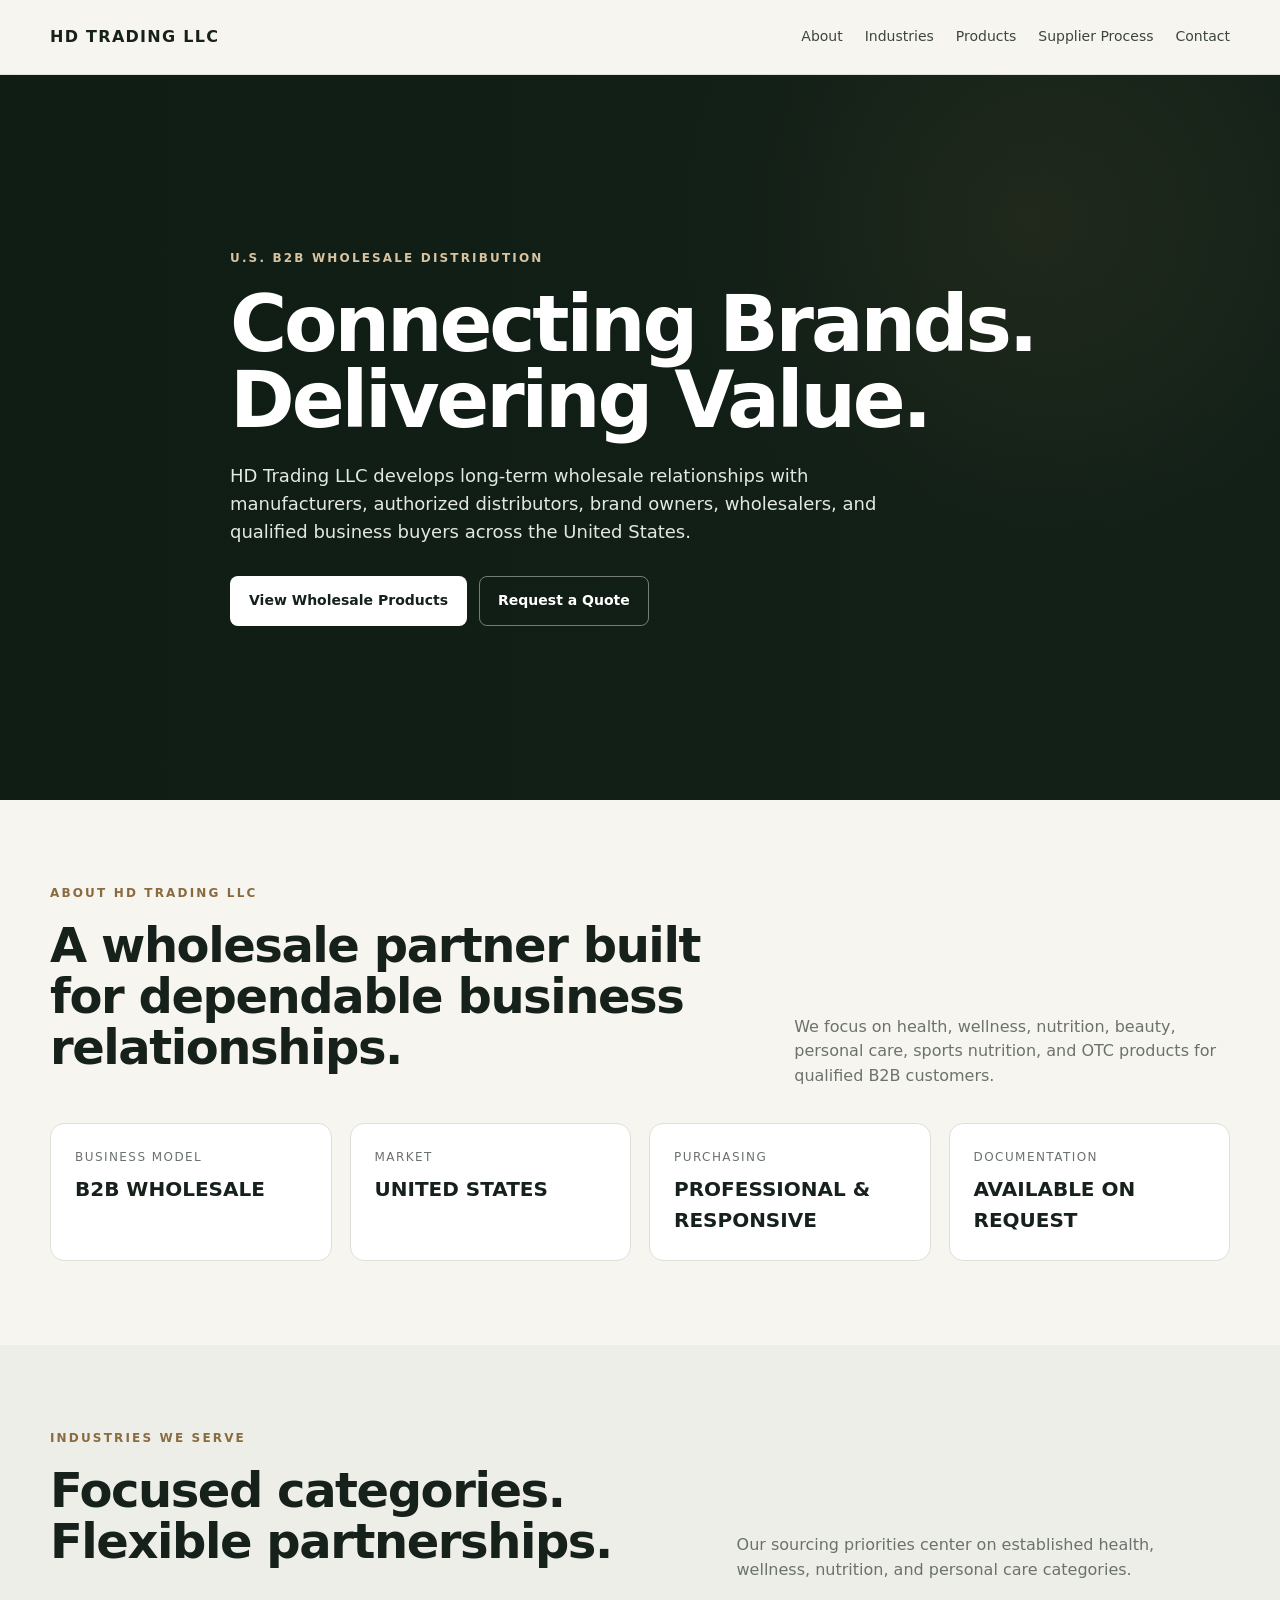
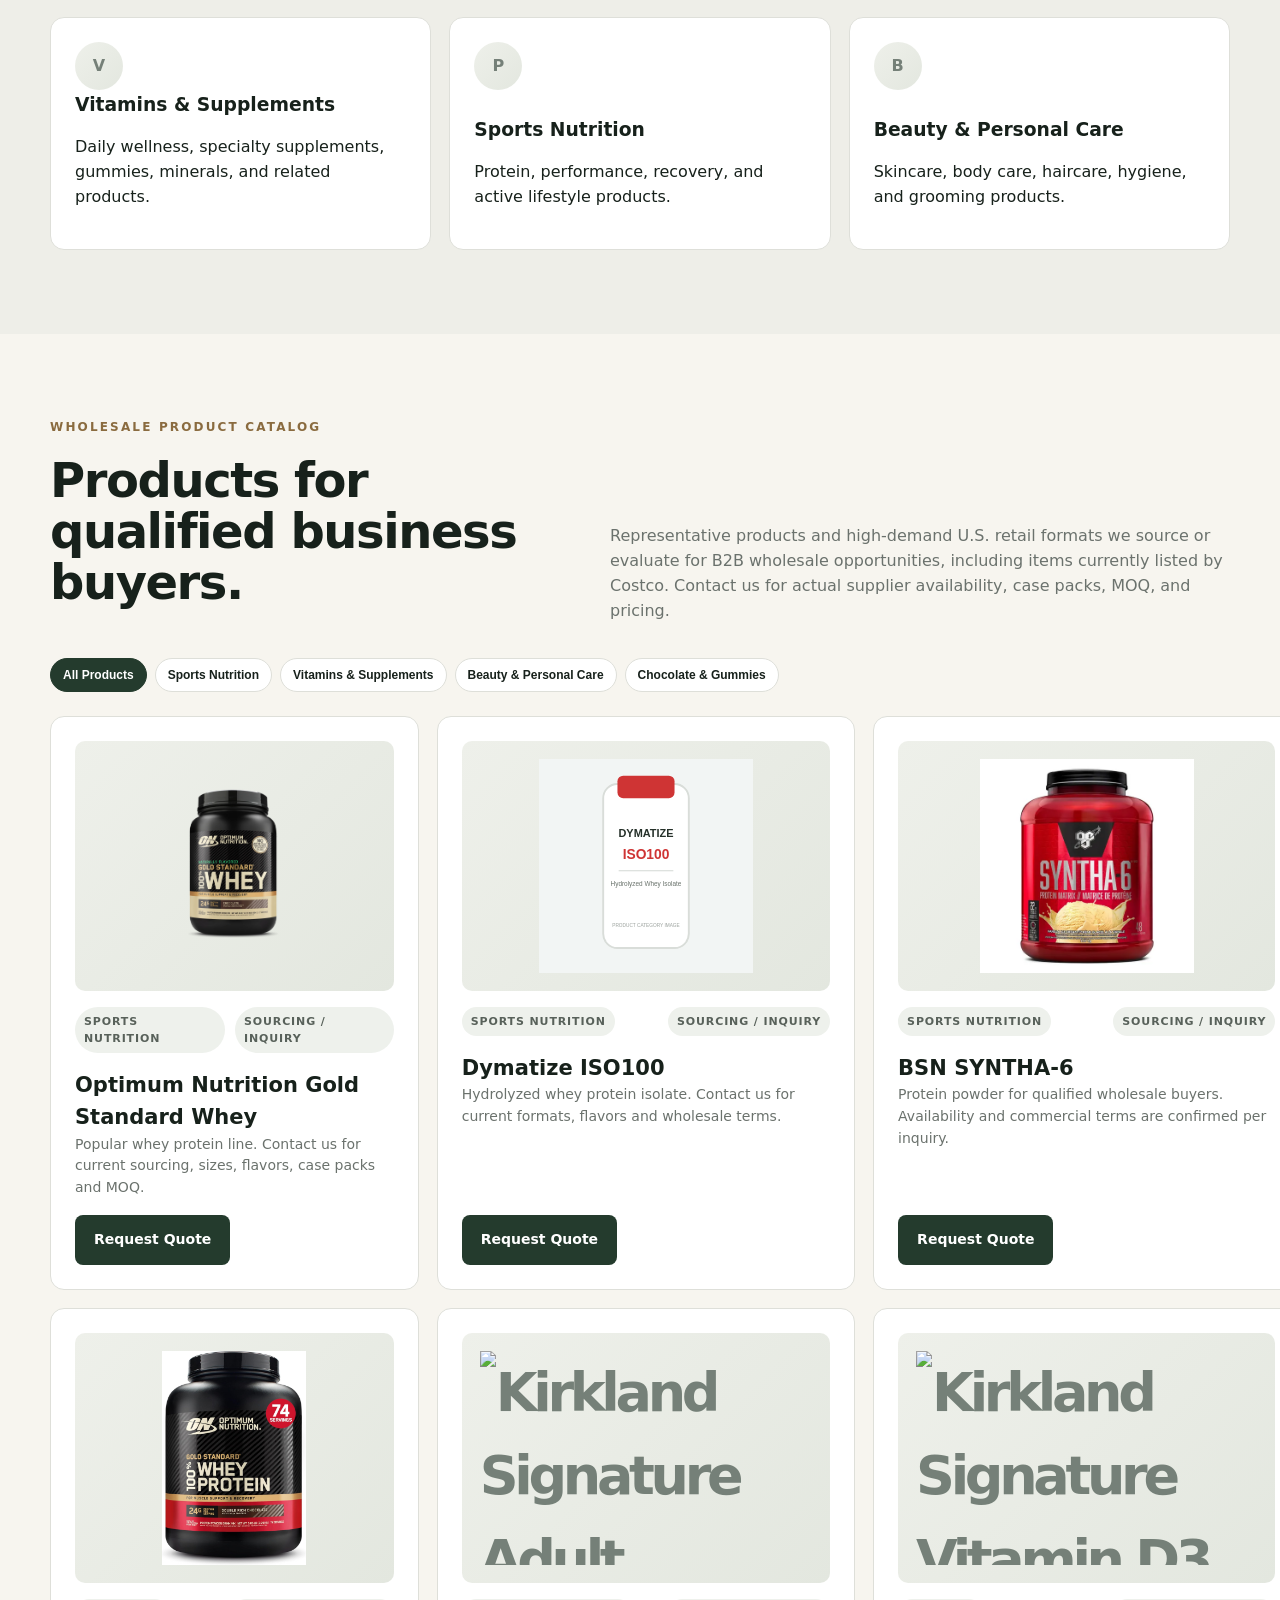
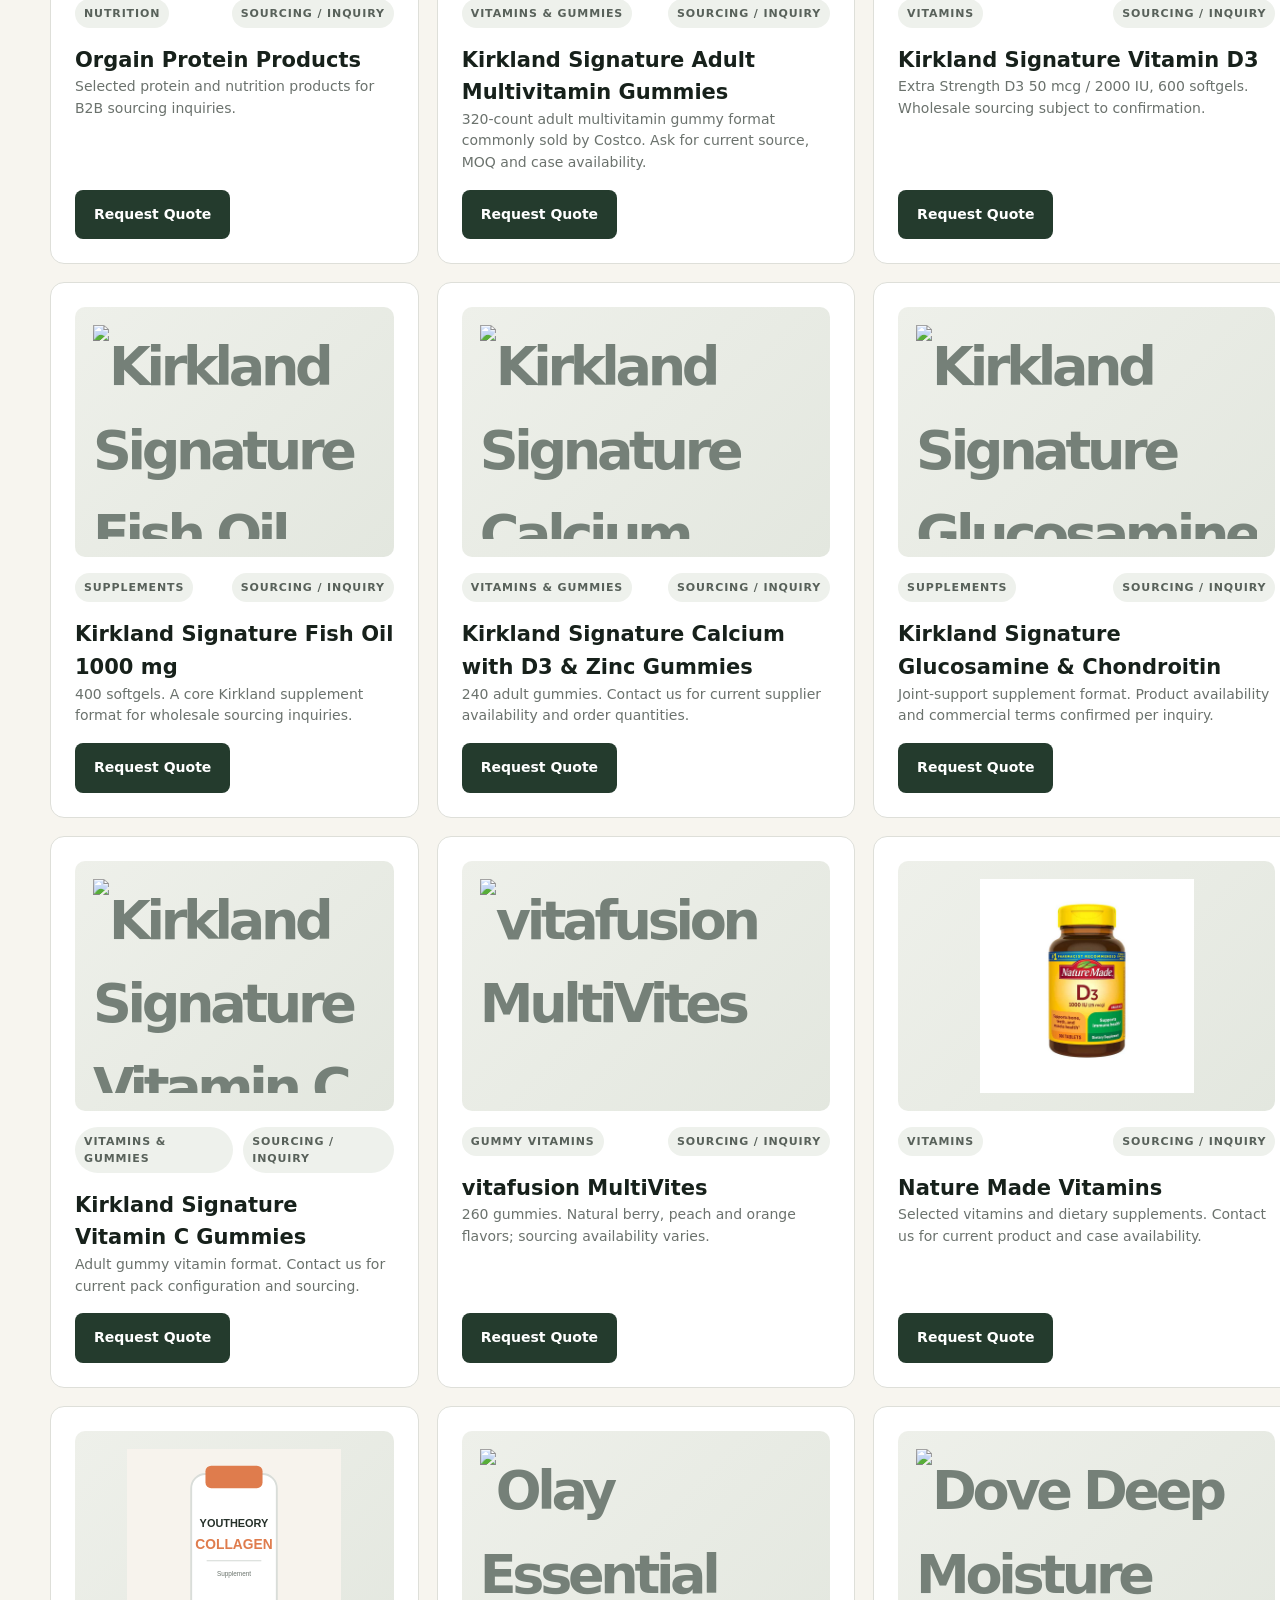
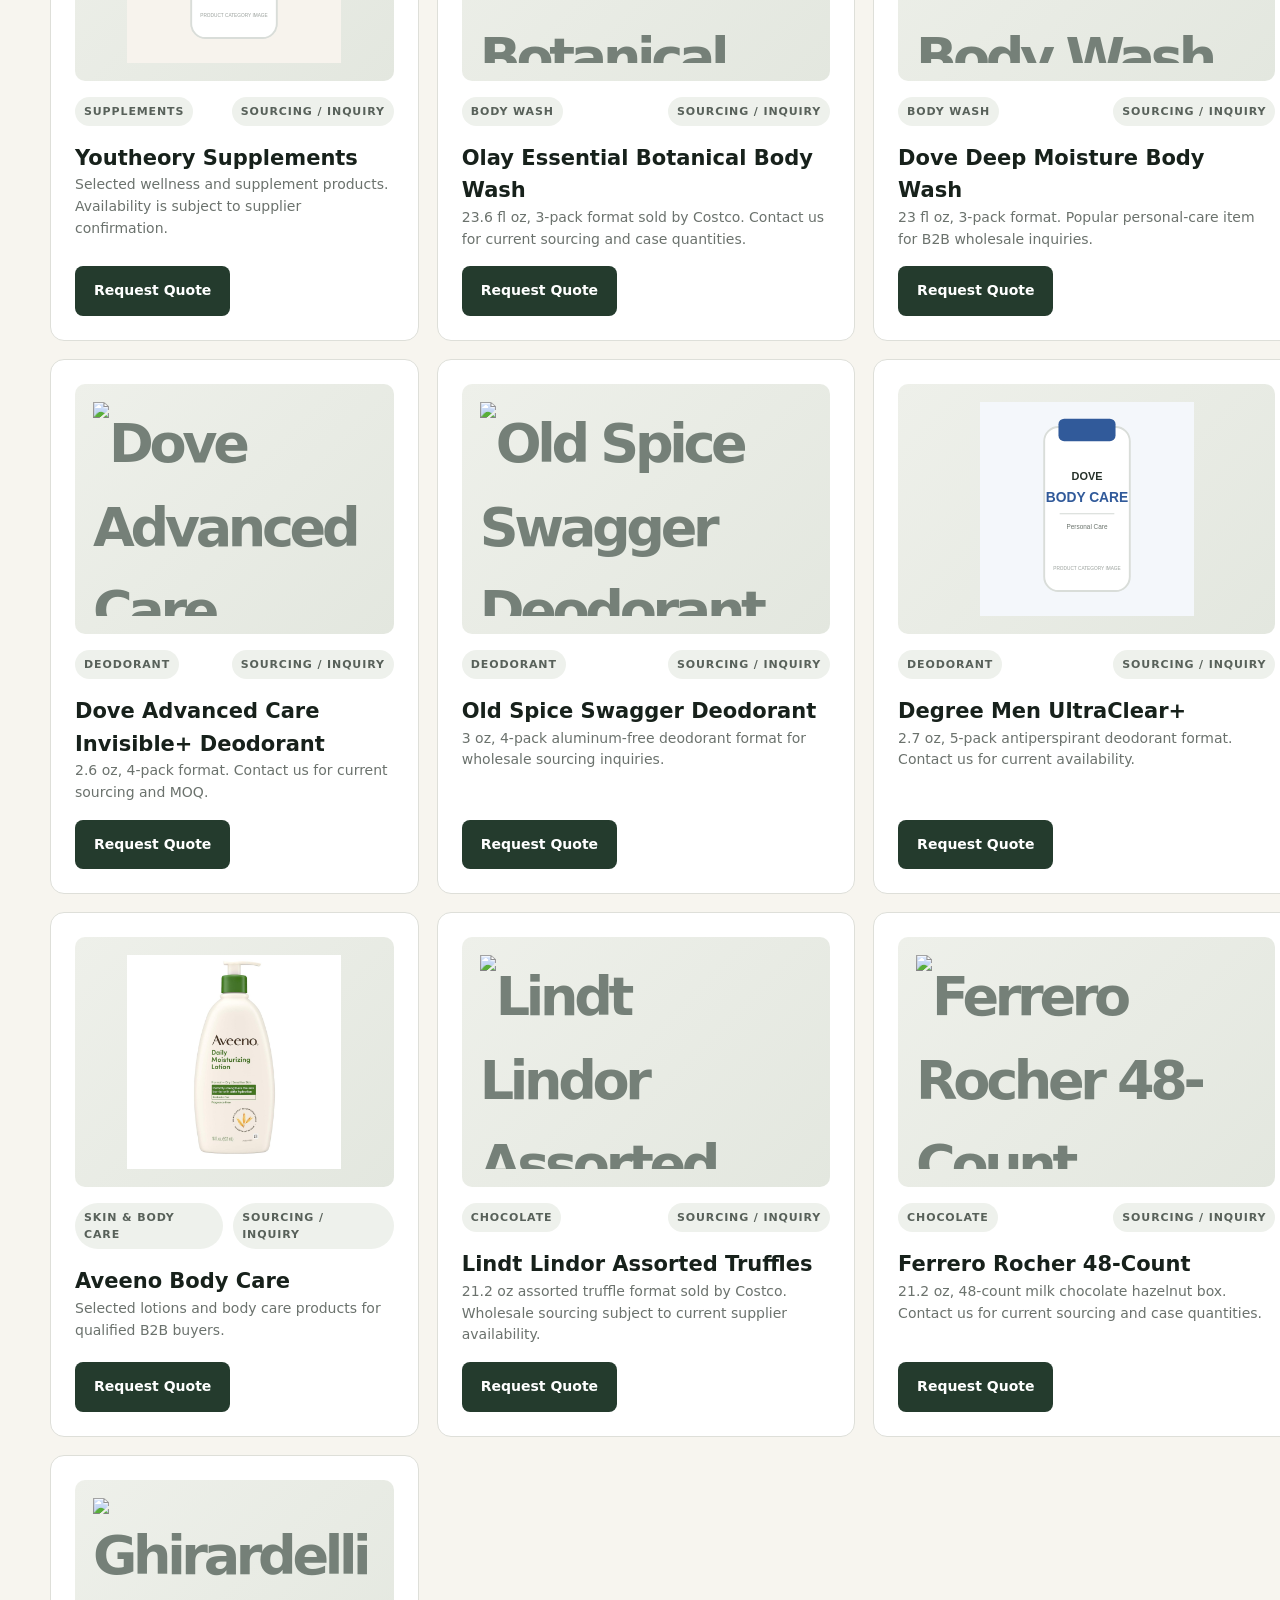
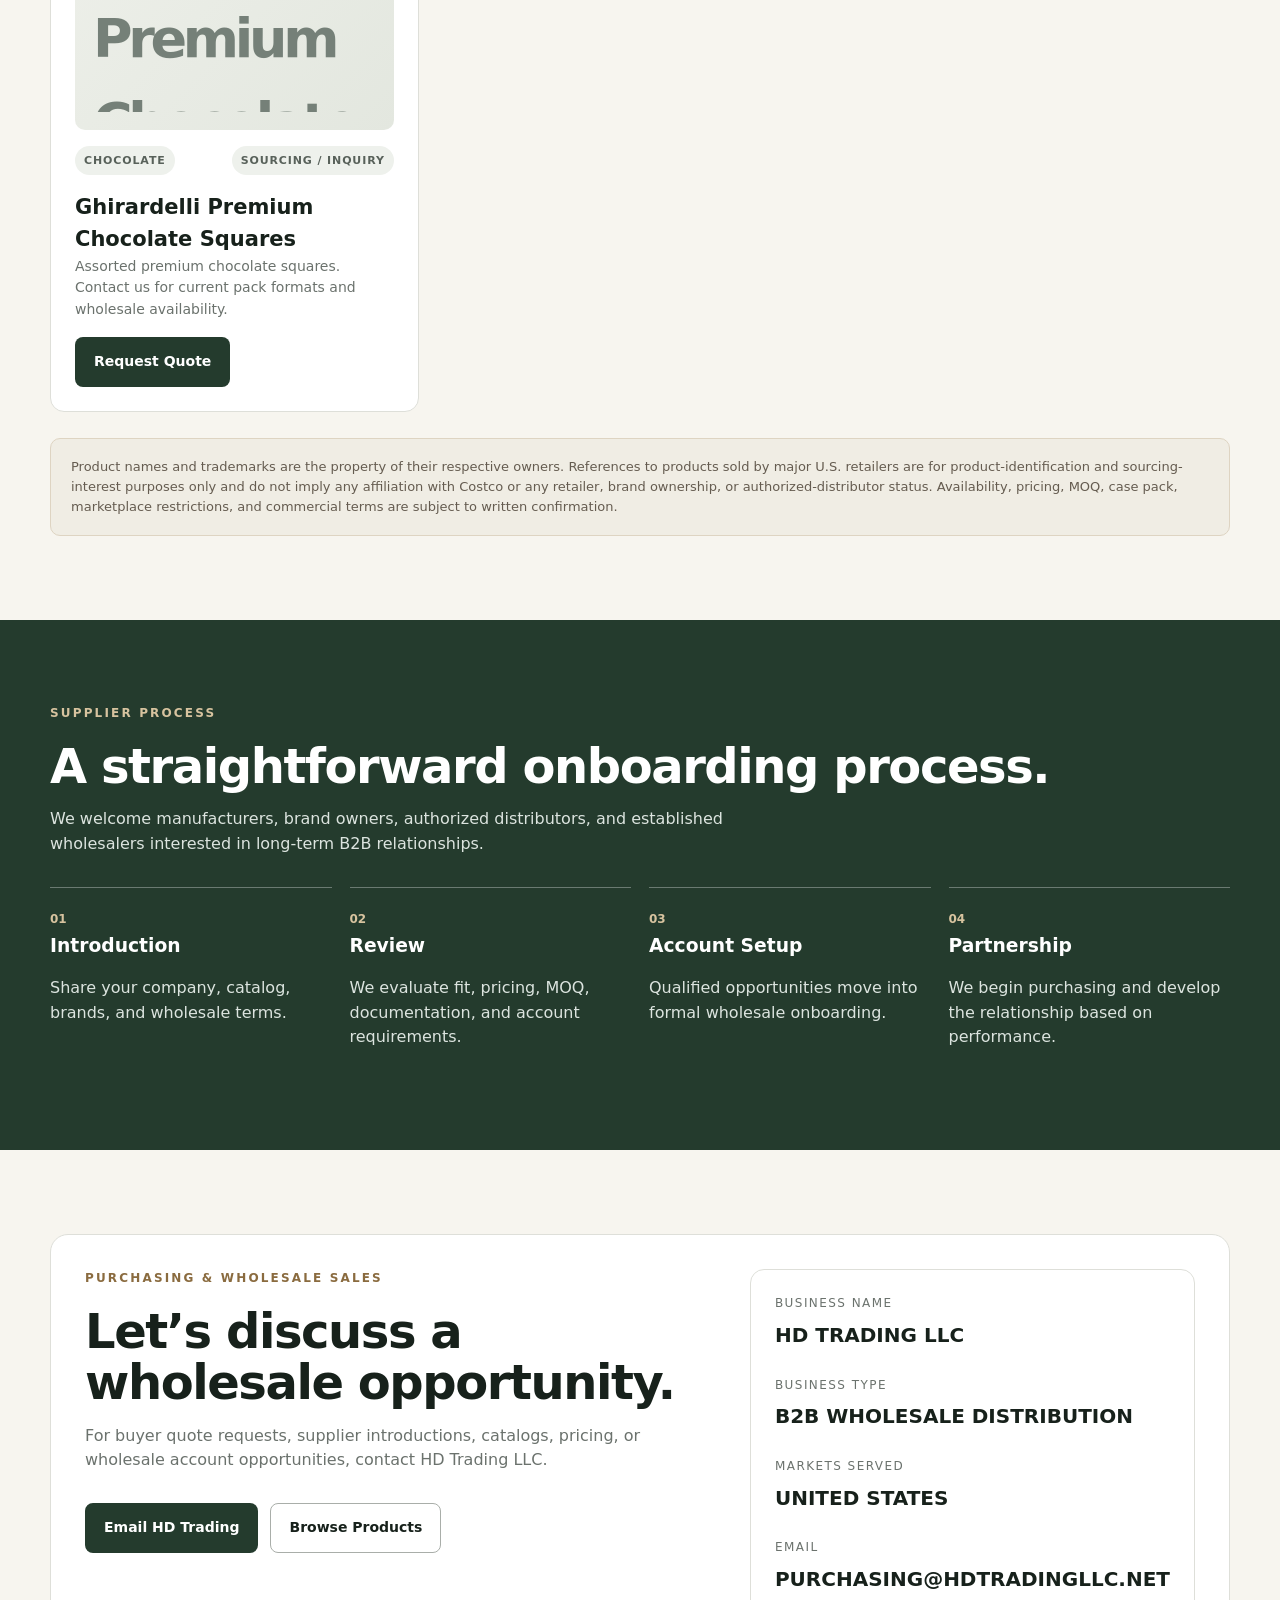
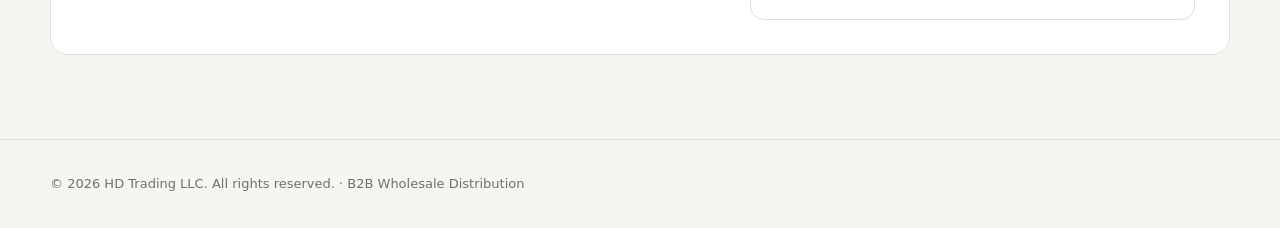
==== commit 88406d83: "Update index.html" ====
--- a/index.html
+++ b/index.html
@@ -199,7 +199,7 @@
           <div class="eyebrow" style="color:#8a6b3f">Wholesale Product Catalog</div>
           <h2>Products for qualified business buyers.</h2>
         </div>
-        <p>Representative products and brands we actively source or evaluate for wholesale opportunities. Contact us for current availability, case packs, MOQ, and pricing.</p>
+        <p>Representative products and high-demand U.S. retail formats we source or evaluate for B2B wholesale opportunities, including items currently listed by Costco. Contact us for actual supplier availability, case packs, MOQ, and pricing.</p>
       </div>
 
       <div class="filters">
@@ -207,75 +207,167 @@
         <button class="filter" data-filter="sports">Sports Nutrition</button>
         <button class="filter" data-filter="vitamins">Vitamins & Supplements</button>
         <button class="filter" data-filter="personal">Beauty & Personal Care</button>
+        <button class="filter" data-filter="candy">Chocolate & Gummies</button>
       </div>
 
       <div class="product-grid" id="productGrid">
         <article class="card product-card" data-category="sports">
           <div class="product-image"><img src="images/optimum-nutrition.webp" alt="Optimum Nutrition Gold Standard Whey"></div>
           <div class="product-meta"><span class="pill">Sports Nutrition</span><span class="pill">Sourcing / Inquiry</span></div>
-          <div><h3>Optimum Nutrition Gold Standard Whey</h3><p>Popular whey protein line for sports nutrition buyers. Contact us for current sourcing, sizes, flavors, case packs and MOQ.</p></div>
+          <div><h3>Optimum Nutrition Gold Standard Whey</h3><p>Popular whey protein line. Contact us for current sourcing, sizes, flavors, case packs and MOQ.</p></div>
           <a class="btn btn-dark" href="mailto:purchasing@hdtradingllc.net?subject=Quote%20Request%20-%20Optimum%20Nutrition%20Gold%20Standard%20Whey">Request Quote</a>
         </article>
 
         <article class="card product-card" data-category="sports">
-          <div class="product-image"><img src="https://dymatize.imgix.net/production/products/protein_thumb_cat2.jpg?ar=692%3A719&auto=format%2Ccompress&fit=crop&ixlib=php-3.1.0" alt="Dymatize ISO100"></div>
+          <div class="product-image"><img src="images/dymatize.svg" alt="Dymatize ISO100"></div>
           <div class="product-meta"><span class="pill">Sports Nutrition</span><span class="pill">Sourcing / Inquiry</span></div>
           <div><h3>Dymatize ISO100</h3><p>Hydrolyzed whey protein isolate. Contact us for current formats, flavors and wholesale terms.</p></div>
           <a class="btn btn-dark" href="mailto:purchasing@hdtradingllc.net?subject=Quote%20Request%20-%20Dymatize%20ISO100">Request Quote</a>
         </article>
 
         <article class="card product-card" data-category="sports">
-          <div class="product-image"><img src="https://www.gobsn.com/cdn/shop/files/S6_Blueberry_FR.png?v=1778595085&width=1200" alt="BSN Syntha-6"></div>
+          <div class="product-image"><img src="images/bsn-syntha6.webp" alt="BSN SYNTHA-6"></div>
           <div class="product-meta"><span class="pill">Sports Nutrition</span><span class="pill">Sourcing / Inquiry</span></div>
           <div><h3>BSN SYNTHA-6</h3><p>Protein powder for qualified wholesale buyers. Availability and commercial terms are confirmed per inquiry.</p></div>
-          <a class="btn btn-dark" href="mailto:purchasing@hdtradingllc.net?subject=Quote%20Request%20-%20BSN%20SYNTHA-6">Request Quote</a>
+          <a class="btn btn-dark" href="mailto:purchasing@hdtradingllc.net?subject=Quote%20Request%20-%20BSN%20SYNTHA6">Request Quote</a>
         </article>
 
         <article class="card product-card" data-category="sports">
-          <div class="product-image"><img src="https://m.media-amazon.com/images/I/71jQ4yP4yRL._AC_SL1500_.jpg" alt="Orgain Organic Protein"></div>
+          <div class="product-image"><img src="images/orgain.jpg" alt="Orgain Protein Products"></div>
           <div class="product-meta"><span class="pill">Nutrition</span><span class="pill">Sourcing / Inquiry</span></div>
           <div><h3>Orgain Protein Products</h3><p>Selected protein and nutrition products for B2B sourcing inquiries.</p></div>
-          <a class="btn btn-dark" href="mailto:purchasing@hdtradingllc.net?subject=Quote%20Request%20-%20Orgain%20Products">Request Quote</a>
-        </article>
-
-        <article class="card product-card" data-category="vitamins">
-          <div class="product-image"><img src="images/nature-made.jpg" alt="Nature Made Vitamin D3"></div>
+          <a class="btn btn-dark" href="mailto:purchasing@hdtradingllc.net?subject=Quote%20Request%20-%20Orgain%20Protein%20Products">Request Quote</a>
+        </article>
+
+        <article class="card product-card" data-category="vitamins">
+          <div class="product-image"><img src="images/kirkland-multivitamin.svg" alt="Kirkland Signature Adult Multivitamin Gummies"></div>
+          <div class="product-meta"><span class="pill">Vitamins & Gummies</span><span class="pill">Sourcing / Inquiry</span></div>
+          <div><h3>Kirkland Signature Adult Multivitamin Gummies</h3><p>320-count adult multivitamin gummy format commonly sold by Costco. Ask for current source, MOQ and case availability.</p></div>
+          <a class="btn btn-dark" href="mailto:purchasing@hdtradingllc.net?subject=Quote%20Request%20-%20Kirkland%20Signature%20Adult%20Multivitamin%20Gummies">Request Quote</a>
+        </article>
+
+        <article class="card product-card" data-category="vitamins">
+          <div class="product-image"><img src="images/kirkland-d3.svg" alt="Kirkland Signature Vitamin D3"></div>
+          <div class="product-meta"><span class="pill">Vitamins</span><span class="pill">Sourcing / Inquiry</span></div>
+          <div><h3>Kirkland Signature Vitamin D3</h3><p>Extra Strength D3 50 mcg / 2000 IU, 600 softgels. Wholesale sourcing subject to confirmation.</p></div>
+          <a class="btn btn-dark" href="mailto:purchasing@hdtradingllc.net?subject=Quote%20Request%20-%20Kirkland%20Signature%20Vitamin%20D3">Request Quote</a>
+        </article>
+
+        <article class="card product-card" data-category="vitamins">
+          <div class="product-image"><img src="images/kirkland-fishoil.jpg" alt="Kirkland Signature Fish Oil 1000 mg"></div>
+          <div class="product-meta"><span class="pill">Supplements</span><span class="pill">Sourcing / Inquiry</span></div>
+          <div><h3>Kirkland Signature Fish Oil 1000 mg</h3><p>400 softgels. A core Kirkland supplement format for wholesale sourcing inquiries.</p></div>
+          <a class="btn btn-dark" href="mailto:purchasing@hdtradingllc.net?subject=Quote%20Request%20-%20Kirkland%20Signature%20Fish%20Oil%201000%20mg">Request Quote</a>
+        </article>
+
+        <article class="card product-card" data-category="vitamins">
+          <div class="product-image"><img src="images/kirkland-calcium.svg" alt="Kirkland Signature Calcium with D3 &amp; Zinc Gummies"></div>
+          <div class="product-meta"><span class="pill">Vitamins & Gummies</span><span class="pill">Sourcing / Inquiry</span></div>
+          <div><h3>Kirkland Signature Calcium with D3 & Zinc Gummies</h3><p>240 adult gummies. Contact us for current supplier availability and order quantities.</p></div>
+          <a class="btn btn-dark" href="mailto:purchasing@hdtradingllc.net?subject=Quote%20Request%20-%20Kirkland%20Signature%20Calcium%20with%20D3%20%20Zinc%20Gummies">Request Quote</a>
+        </article>
+
+        <article class="card product-card" data-category="vitamins">
+          <div class="product-image"><img src="images/kirkland-glucosamine.svg" alt="Kirkland Signature Glucosamine &amp; Chondroitin"></div>
+          <div class="product-meta"><span class="pill">Supplements</span><span class="pill">Sourcing / Inquiry</span></div>
+          <div><h3>Kirkland Signature Glucosamine & Chondroitin</h3><p>Joint-support supplement format. Product availability and commercial terms confirmed per inquiry.</p></div>
+          <a class="btn btn-dark" href="mailto:purchasing@hdtradingllc.net?subject=Quote%20Request%20-%20Kirkland%20Signature%20Glucosamine%20%20Chondroitin">Request Quote</a>
+        </article>
+
+        <article class="card product-card" data-category="vitamins">
+          <div class="product-image"><img src="images/kirkland-vitc.svg" alt="Kirkland Signature Vitamin C Gummies"></div>
+          <div class="product-meta"><span class="pill">Vitamins & Gummies</span><span class="pill">Sourcing / Inquiry</span></div>
+          <div><h3>Kirkland Signature Vitamin C Gummies</h3><p>Adult gummy vitamin format. Contact us for current pack configuration and sourcing.</p></div>
+          <a class="btn btn-dark" href="mailto:purchasing@hdtradingllc.net?subject=Quote%20Request%20-%20Kirkland%20Signature%20Vitamin%20C%20Gummies">Request Quote</a>
+        </article>
+
+        <article class="card product-card" data-category="vitamins">
+          <div class="product-image"><img src="images/vitafusion.jpg" alt="vitafusion MultiVites"></div>
+          <div class="product-meta"><span class="pill">Gummy Vitamins</span><span class="pill">Sourcing / Inquiry</span></div>
+          <div><h3>vitafusion MultiVites</h3><p>260 gummies. Natural berry, peach and orange flavors; sourcing availability varies.</p></div>
+          <a class="btn btn-dark" href="mailto:purchasing@hdtradingllc.net?subject=Quote%20Request%20-%20vitafusion%20MultiVites">Request Quote</a>
+        </article>
+
+        <article class="card product-card" data-category="vitamins">
+          <div class="product-image"><img src="images/nature-made.jpg" alt="Nature Made Vitamins"></div>
           <div class="product-meta"><span class="pill">Vitamins</span><span class="pill">Sourcing / Inquiry</span></div>
           <div><h3>Nature Made Vitamins</h3><p>Selected vitamins and dietary supplements. Contact us for current product and case availability.</p></div>
           <a class="btn btn-dark" href="mailto:purchasing@hdtradingllc.net?subject=Quote%20Request%20-%20Nature%20Made%20Vitamins">Request Quote</a>
         </article>
 
         <article class="card product-card" data-category="vitamins">
-          <div class="product-image"><img src="https://www.youtheory.com/cdn/shop/files/mcbxov4kz6uxqo373xwh.png?crop=center&height=1000&v=1776867918&width=1000" alt="Youtheory supplement"></div>
+          <div class="product-image"><img src="images/youtheory.svg" alt="Youtheory Supplements"></div>
           <div class="product-meta"><span class="pill">Supplements</span><span class="pill">Sourcing / Inquiry</span></div>
           <div><h3>Youtheory Supplements</h3><p>Selected wellness and supplement products. Availability is subject to supplier confirmation.</p></div>
           <a class="btn btn-dark" href="mailto:purchasing@hdtradingllc.net?subject=Quote%20Request%20-%20Youtheory%20Supplements">Request Quote</a>
         </article>
 
         <article class="card product-card" data-category="personal">
-          <div class="product-image"><img src="https://assets.unileversolutions.com/v1/129763870.png" alt="Dove personal care product"></div>
-          <div class="product-meta"><span class="pill">Personal Care</span><span class="pill">Sourcing / Inquiry</span></div>
-          <div><h3>Dove Body Care</h3><p>Selected body wash, body scrub and personal care products for wholesale inquiries.</p></div>
-          <a class="btn btn-dark" href="mailto:purchasing@hdtradingllc.net?subject=Quote%20Request%20-%20Dove%20Body%20Care">Request Quote</a>
-        </article>
-
-        <article class="card product-card" data-category="personal">
-          <div class="product-image"><img src="images/aveeno.png" alt="Aveeno Daily Moisturizing Lotion"></div>
+          <div class="product-image"><img src="images/olay-bodywash.svg" alt="Olay Essential Botanical Body Wash"></div>
+          <div class="product-meta"><span class="pill">Body Wash</span><span class="pill">Sourcing / Inquiry</span></div>
+          <div><h3>Olay Essential Botanical Body Wash</h3><p>23.6 fl oz, 3-pack format sold by Costco. Contact us for current sourcing and case quantities.</p></div>
+          <a class="btn btn-dark" href="mailto:purchasing@hdtradingllc.net?subject=Quote%20Request%20-%20Olay%20Essential%20Botanical%20Body%20Wash">Request Quote</a>
+        </article>
+
+        <article class="card product-card" data-category="personal">
+          <div class="product-image"><img src="images/dove-bodywash.jpg" alt="Dove Deep Moisture Body Wash"></div>
+          <div class="product-meta"><span class="pill">Body Wash</span><span class="pill">Sourcing / Inquiry</span></div>
+          <div><h3>Dove Deep Moisture Body Wash</h3><p>23 fl oz, 3-pack format. Popular personal-care item for B2B wholesale inquiries.</p></div>
+          <a class="btn btn-dark" href="mailto:purchasing@hdtradingllc.net?subject=Quote%20Request%20-%20Dove%20Deep%20Moisture%20Body%20Wash">Request Quote</a>
+        </article>
+
+        <article class="card product-card" data-category="personal">
+          <div class="product-image"><img src="images/dove-deodorant.jpg" alt="Dove Advanced Care Invisible+ Deodorant"></div>
+          <div class="product-meta"><span class="pill">Deodorant</span><span class="pill">Sourcing / Inquiry</span></div>
+          <div><h3>Dove Advanced Care Invisible+ Deodorant</h3><p>2.6 oz, 4-pack format. Contact us for current sourcing and MOQ.</p></div>
+          <a class="btn btn-dark" href="mailto:purchasing@hdtradingllc.net?subject=Quote%20Request%20-%20Dove%20Advanced%20Care%20Invisible%20Deodorant">Request Quote</a>
+        </article>
+
+        <article class="card product-card" data-category="personal">
+          <div class="product-image"><img src="images/oldspice.jpg" alt="Old Spice Swagger Deodorant"></div>
+          <div class="product-meta"><span class="pill">Deodorant</span><span class="pill">Sourcing / Inquiry</span></div>
+          <div><h3>Old Spice Swagger Deodorant</h3><p>3 oz, 4-pack aluminum-free deodorant format for wholesale sourcing inquiries.</p></div>
+          <a class="btn btn-dark" href="mailto:purchasing@hdtradingllc.net?subject=Quote%20Request%20-%20Old%20Spice%20Swagger%20Deodorant">Request Quote</a>
+        </article>
+
+        <article class="card product-card" data-category="personal">
+          <div class="product-image"><img src="images/dove.svg" alt="Degree Men UltraClear+"></div>
+          <div class="product-meta"><span class="pill">Deodorant</span><span class="pill">Sourcing / Inquiry</span></div>
+          <div><h3>Degree Men UltraClear+</h3><p>2.7 oz, 5-pack antiperspirant deodorant format. Contact us for current availability.</p></div>
+          <a class="btn btn-dark" href="mailto:purchasing@hdtradingllc.net?subject=Quote%20Request%20-%20Degree%20Men%20UltraClear">Request Quote</a>
+        </article>
+
+        <article class="card product-card" data-category="personal">
+          <div class="product-image"><img src="images/aveeno.jpg" alt="Aveeno Body Care"></div>
           <div class="product-meta"><span class="pill">Skin & Body Care</span><span class="pill">Sourcing / Inquiry</span></div>
           <div><h3>Aveeno Body Care</h3><p>Selected lotions and body care products for qualified B2B buyers.</p></div>
           <a class="btn btn-dark" href="mailto:purchasing@hdtradingllc.net?subject=Quote%20Request%20-%20Aveeno%20Body%20Care">Request Quote</a>
         </article>
 
-        <article class="card product-card" data-category="personal">
-          <div class="product-image"><img src="https://images.ctfassets.net/ya8mvjlg9l8b/57tuCHn39Lz1TD0vOaBAyB/ee61d3beea1621e7fbe6594a86c8f937/5-fl-oz-en-us-OGX" alt="OGX personal care product"></div>
-          <div class="product-meta"><span class="pill">Beauty & Personal Care</span><span class="pill">Sourcing / Inquiry</span></div>
-          <div><h3>OGX Hair & Body Care</h3><p>Selected haircare, scrub and personal care products for B2B wholesale inquiries.</p></div>
-          <a class="btn btn-dark" href="mailto:purchasing@hdtradingllc.net?subject=Quote%20Request%20-%20OGX%20Products">Request Quote</a>
+        <article class="card product-card" data-category="candy">
+          <div class="product-image"><img src="images/lindt.svg" alt="Lindt Lindor Assorted Truffles"></div>
+          <div class="product-meta"><span class="pill">Chocolate</span><span class="pill">Sourcing / Inquiry</span></div>
+          <div><h3>Lindt Lindor Assorted Truffles</h3><p>21.2 oz assorted truffle format sold by Costco. Wholesale sourcing subject to current supplier availability.</p></div>
+          <a class="btn btn-dark" href="mailto:purchasing@hdtradingllc.net?subject=Quote%20Request%20-%20Lindt%20Lindor%20Assorted%20Truffles">Request Quote</a>
+        </article>
+
+        <article class="card product-card" data-category="candy">
+          <div class="product-image"><img src="images/ferrero.svg" alt="Ferrero Rocher 48-Count"></div>
+          <div class="product-meta"><span class="pill">Chocolate</span><span class="pill">Sourcing / Inquiry</span></div>
+          <div><h3>Ferrero Rocher 48-Count</h3><p>21.2 oz, 48-count milk chocolate hazelnut box. Contact us for current sourcing and case quantities.</p></div>
+          <a class="btn btn-dark" href="mailto:purchasing@hdtradingllc.net?subject=Quote%20Request%20-%20Ferrero%20Rocher%2048Count">Request Quote</a>
+        </article>
+
+        <article class="card product-card" data-category="candy">
+          <div class="product-image"><img src="images/ghirardelli.jpg" alt="Ghirardelli Premium Chocolate Squares"></div>
+          <div class="product-meta"><span class="pill">Chocolate</span><span class="pill">Sourcing / Inquiry</span></div>
+          <div><h3>Ghirardelli Premium Chocolate Squares</h3><p>Assorted premium chocolate squares. Contact us for current pack formats and wholesale availability.</p></div>
+          <a class="btn btn-dark" href="mailto:purchasing@hdtradingllc.net?subject=Quote%20Request%20-%20Ghirardelli%20Premium%20Chocolate%20Squares">Request Quote</a>
         </article>
       </div>
 
       <div class="notice">
-        Product names and trademarks are the property of their respective owners. Product listing does not imply brand ownership or authorized-distributor status. Availability, pricing, MOQ, case pack, marketplace restrictions, and commercial terms are subject to written confirmation.
+        Product names and trademarks are the property of their respective owners. References to products sold by major U.S. retailers are for product-identification and sourcing-interest purposes only and do not imply any affiliation with Costco or any retailer, brand ownership, or authorized-distributor status. Availability, pricing, MOQ, case pack, marketplace restrictions, and commercial terms are subject to written confirmation.
       </div>
     </div>
   </section>
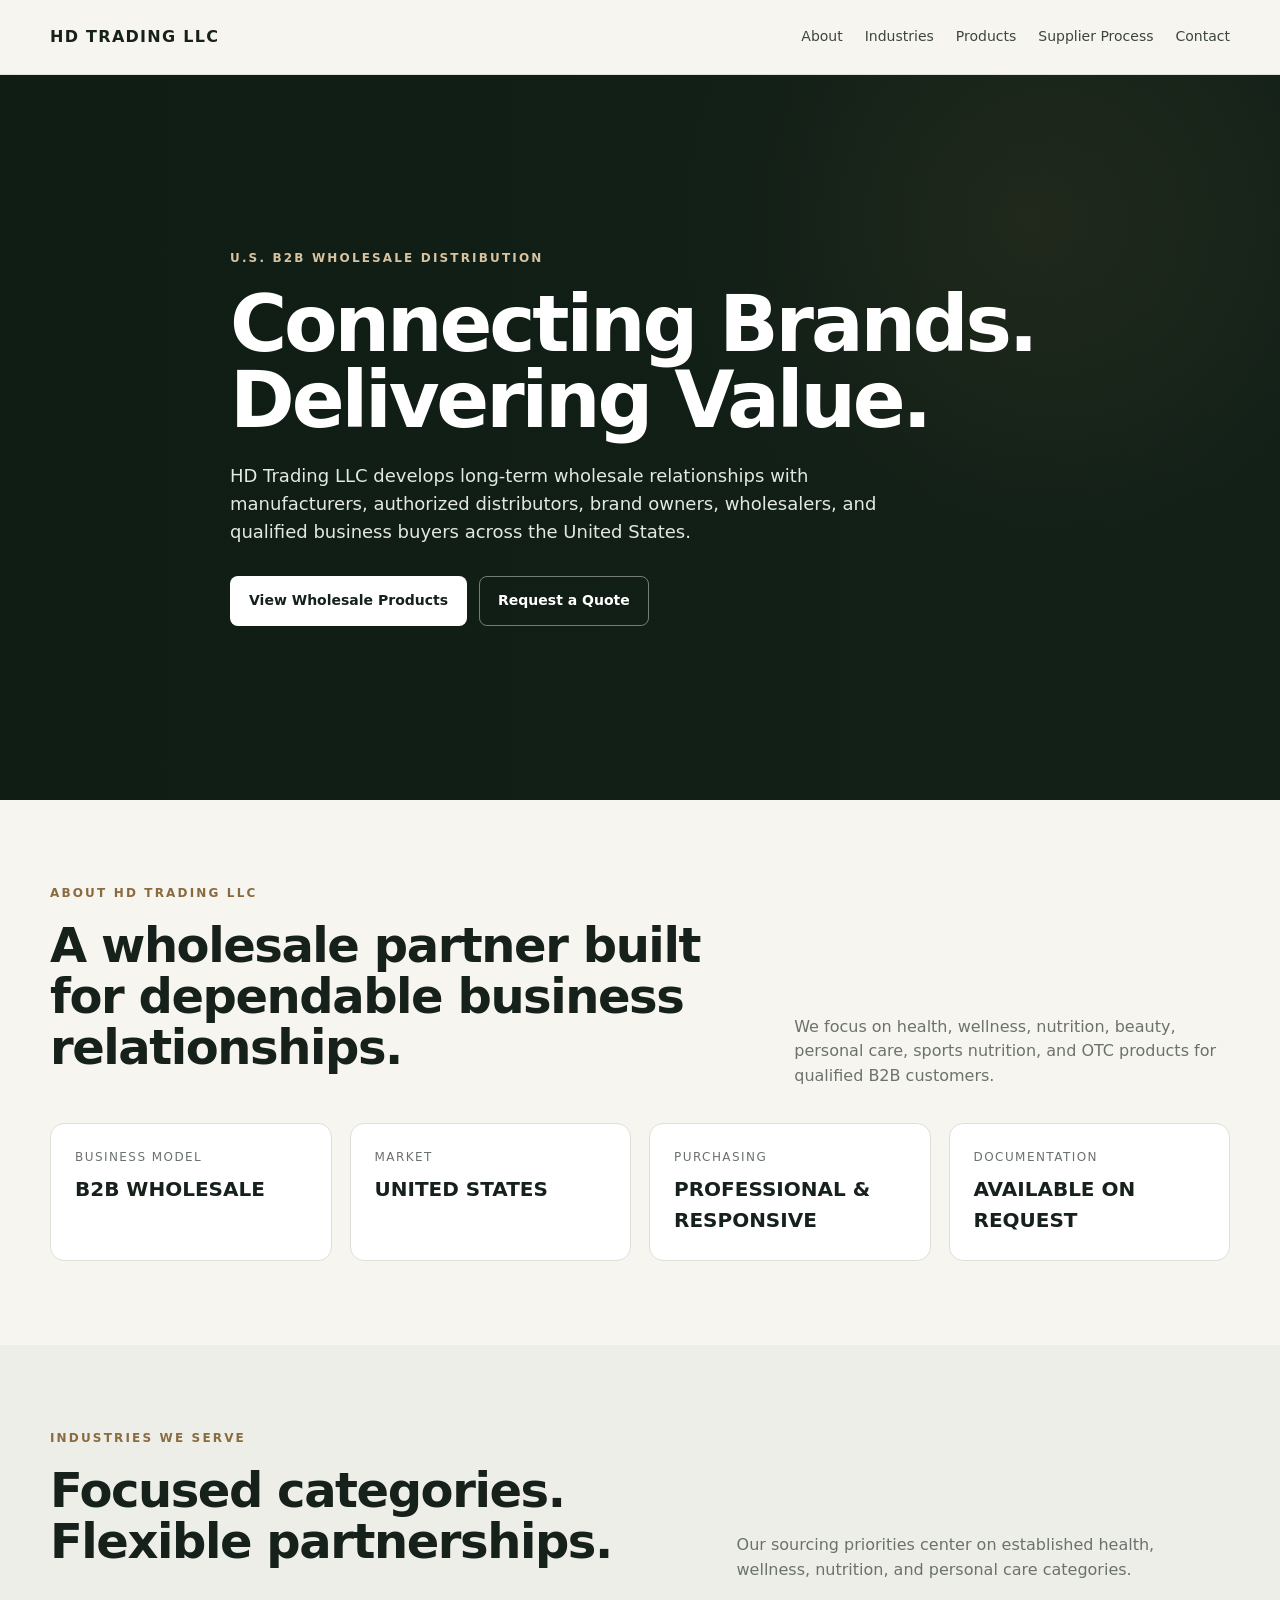
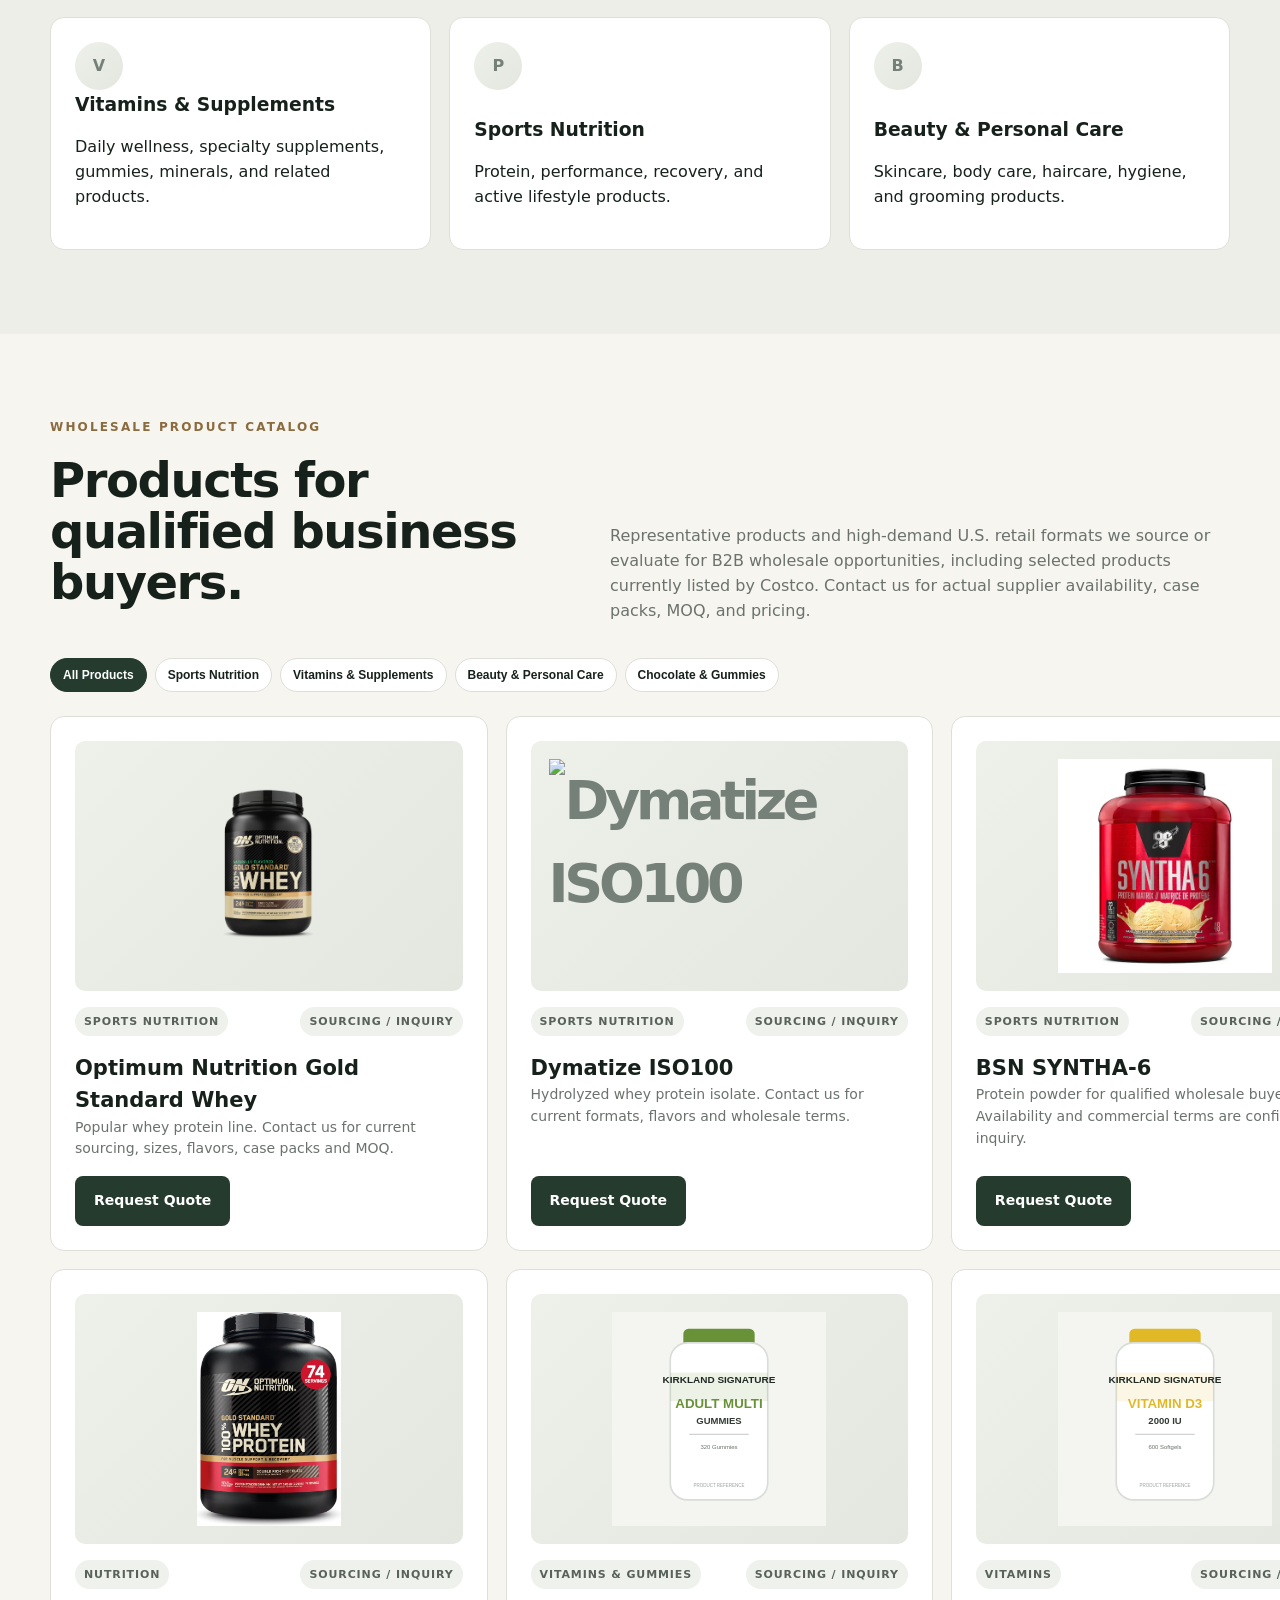
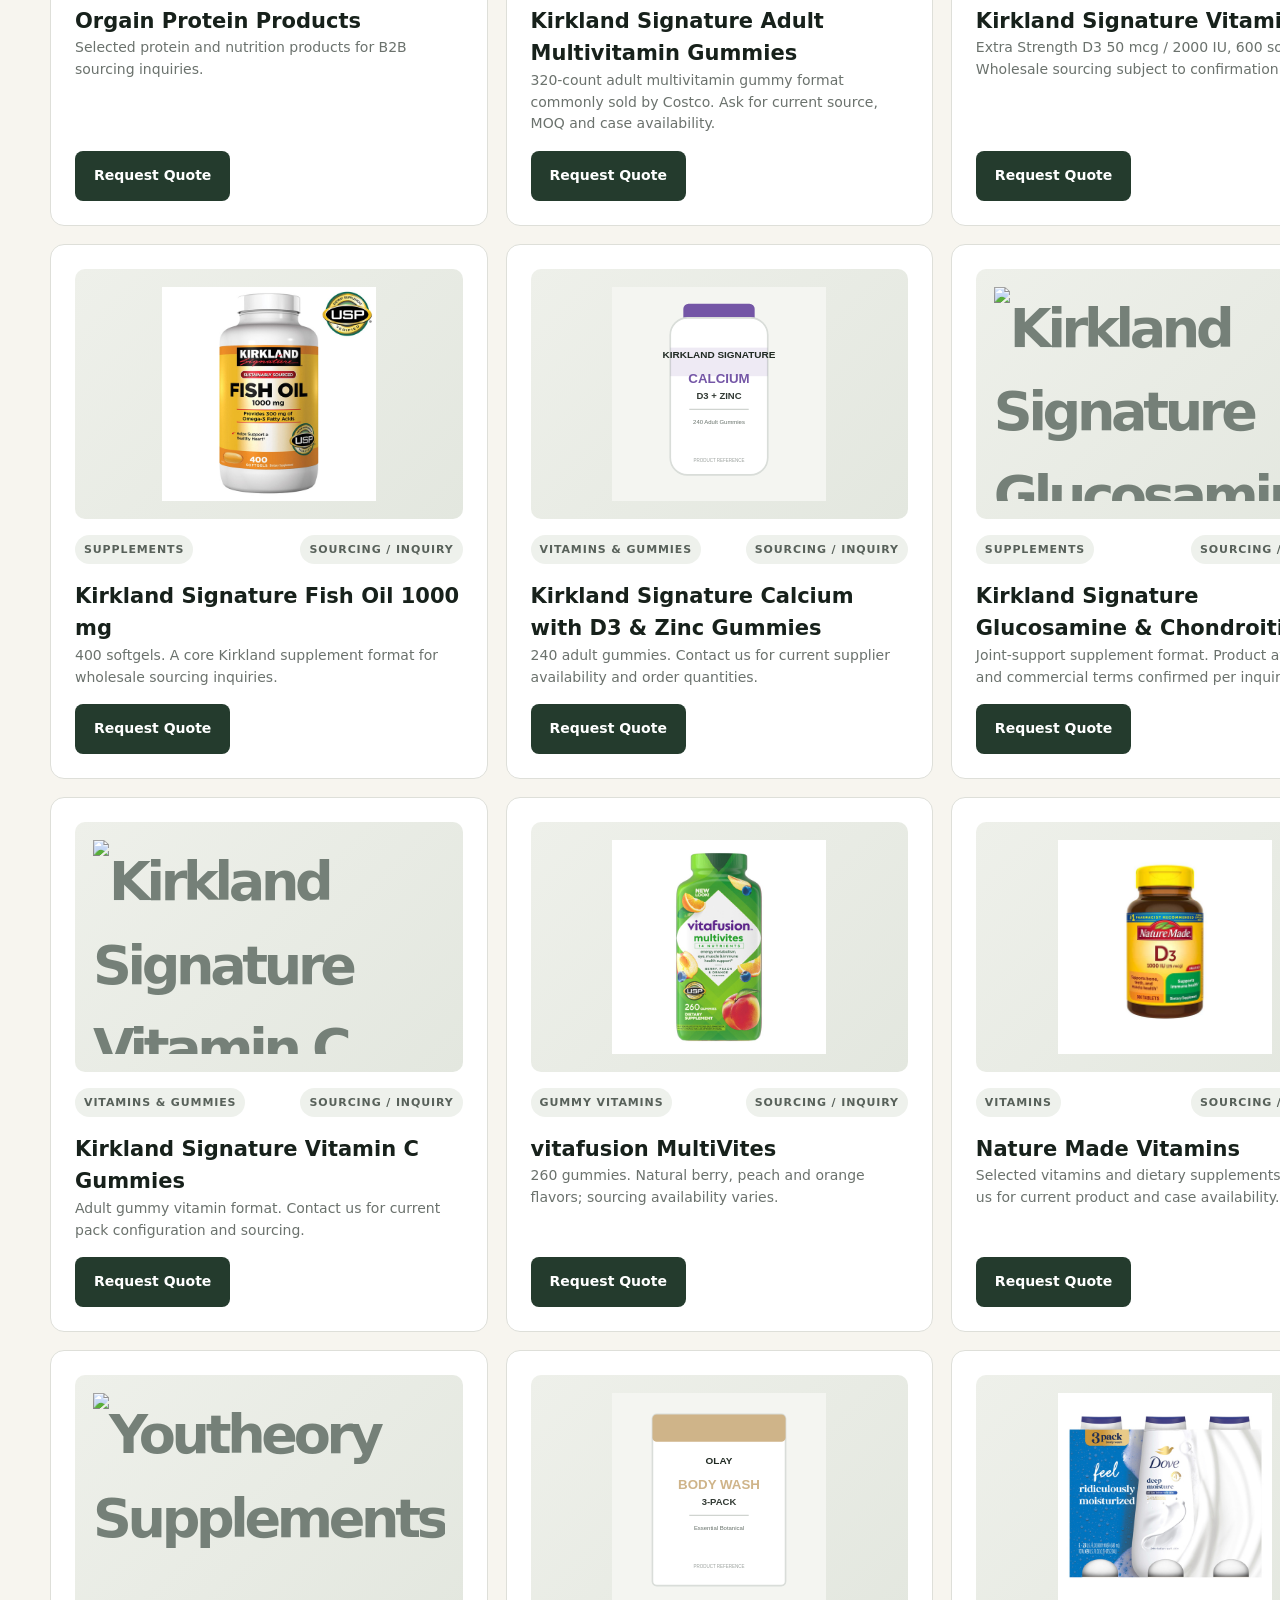
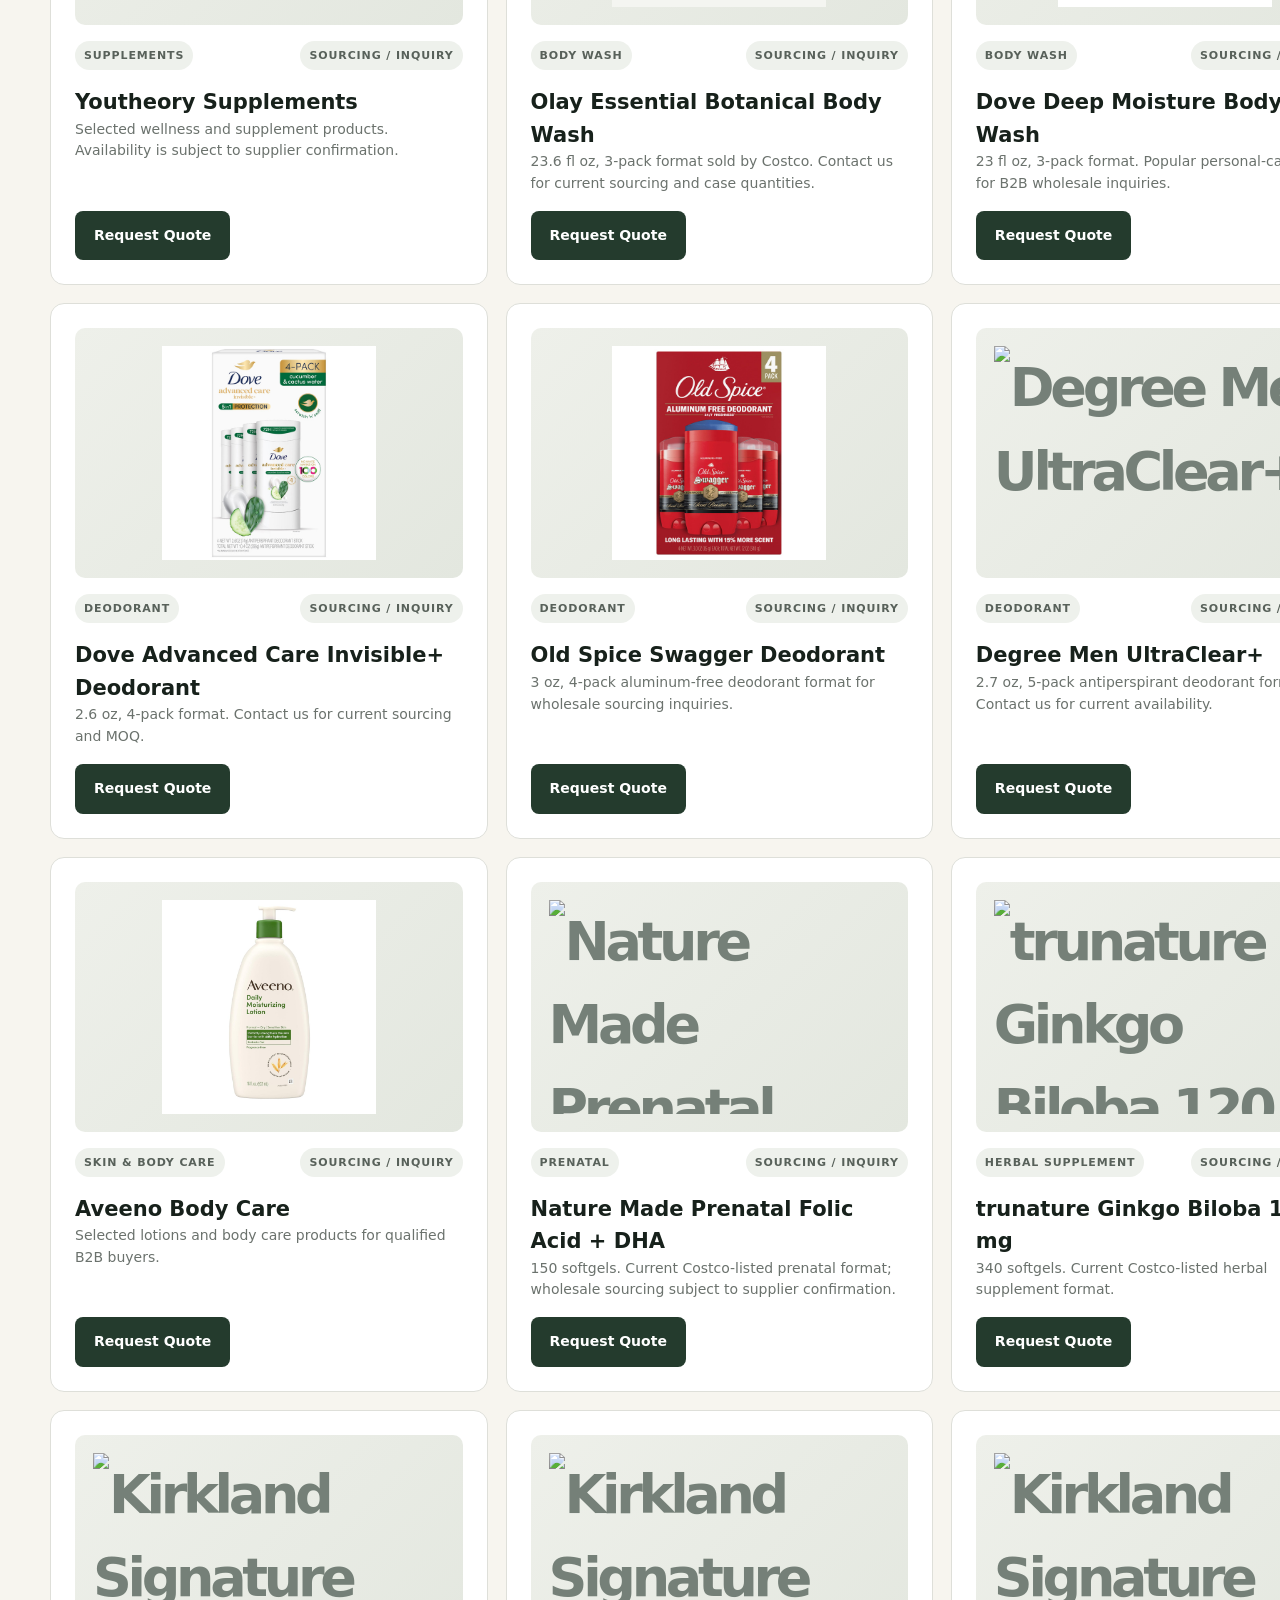
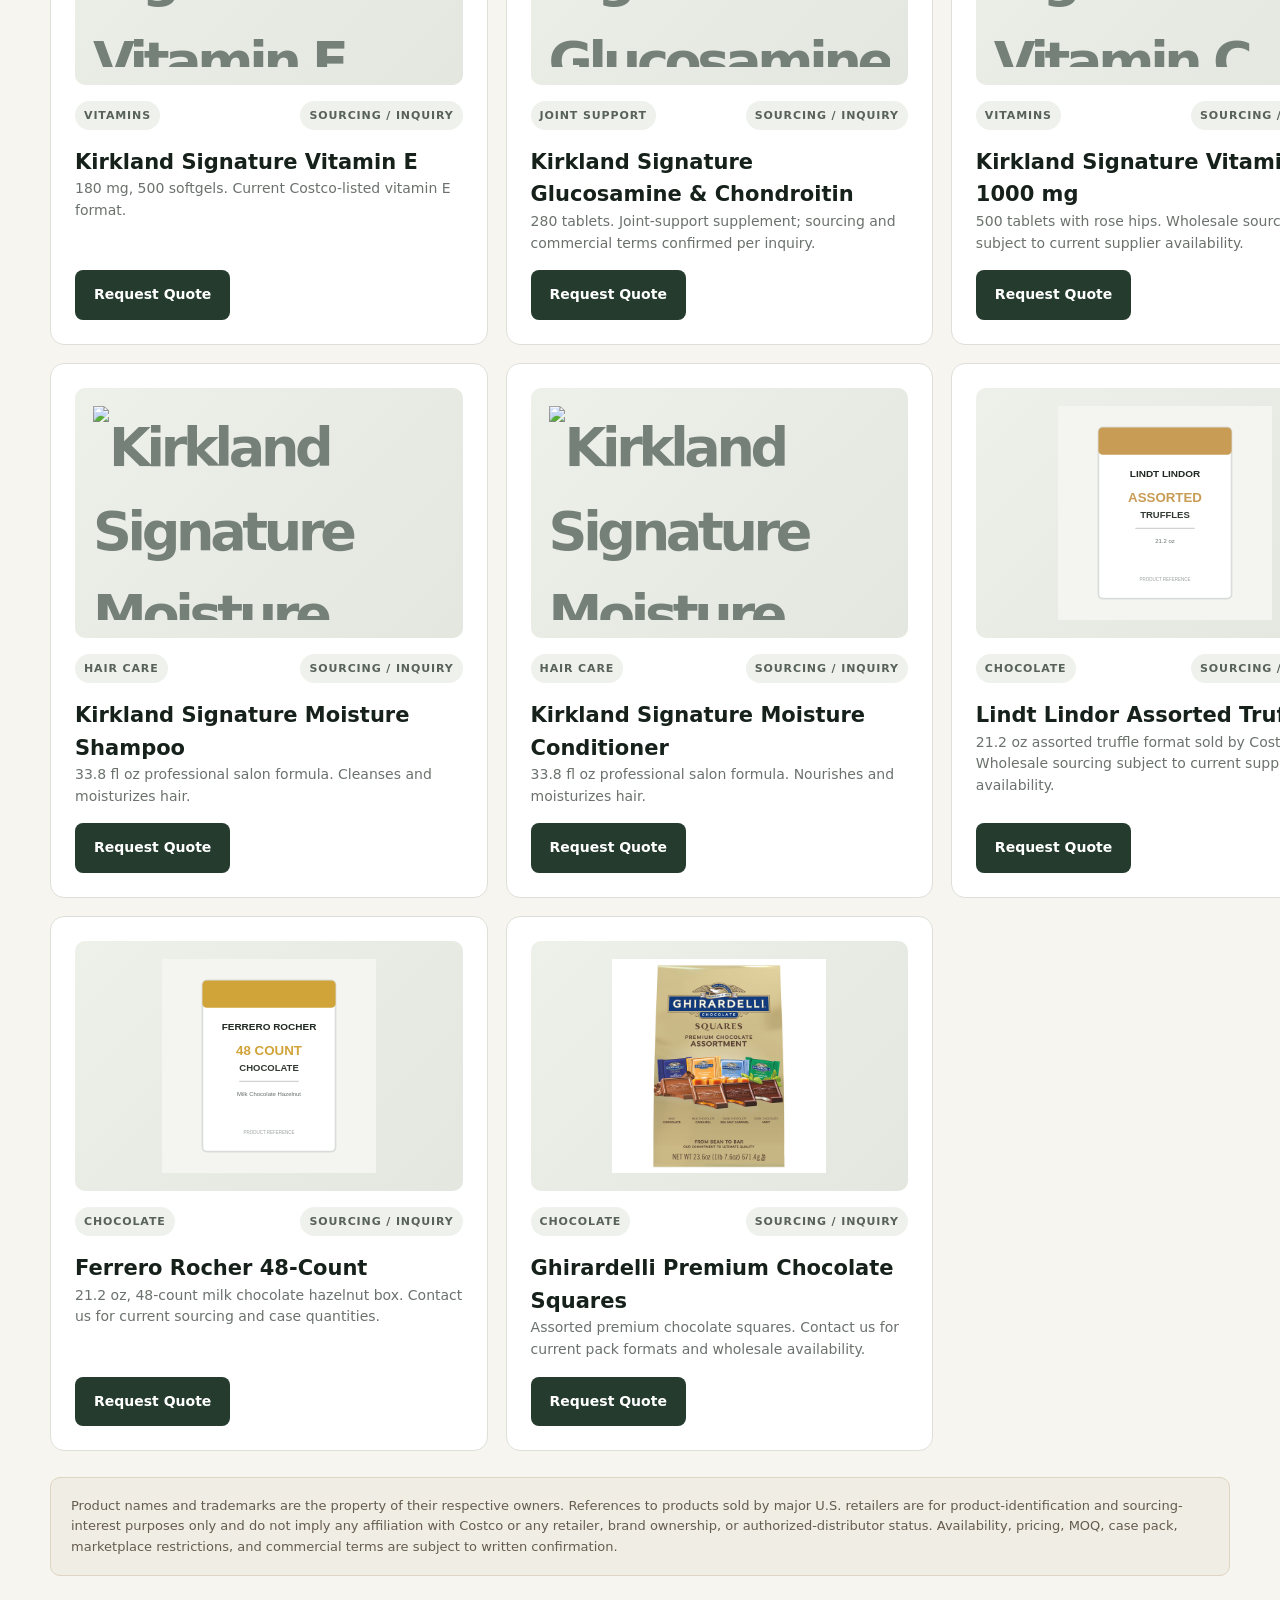
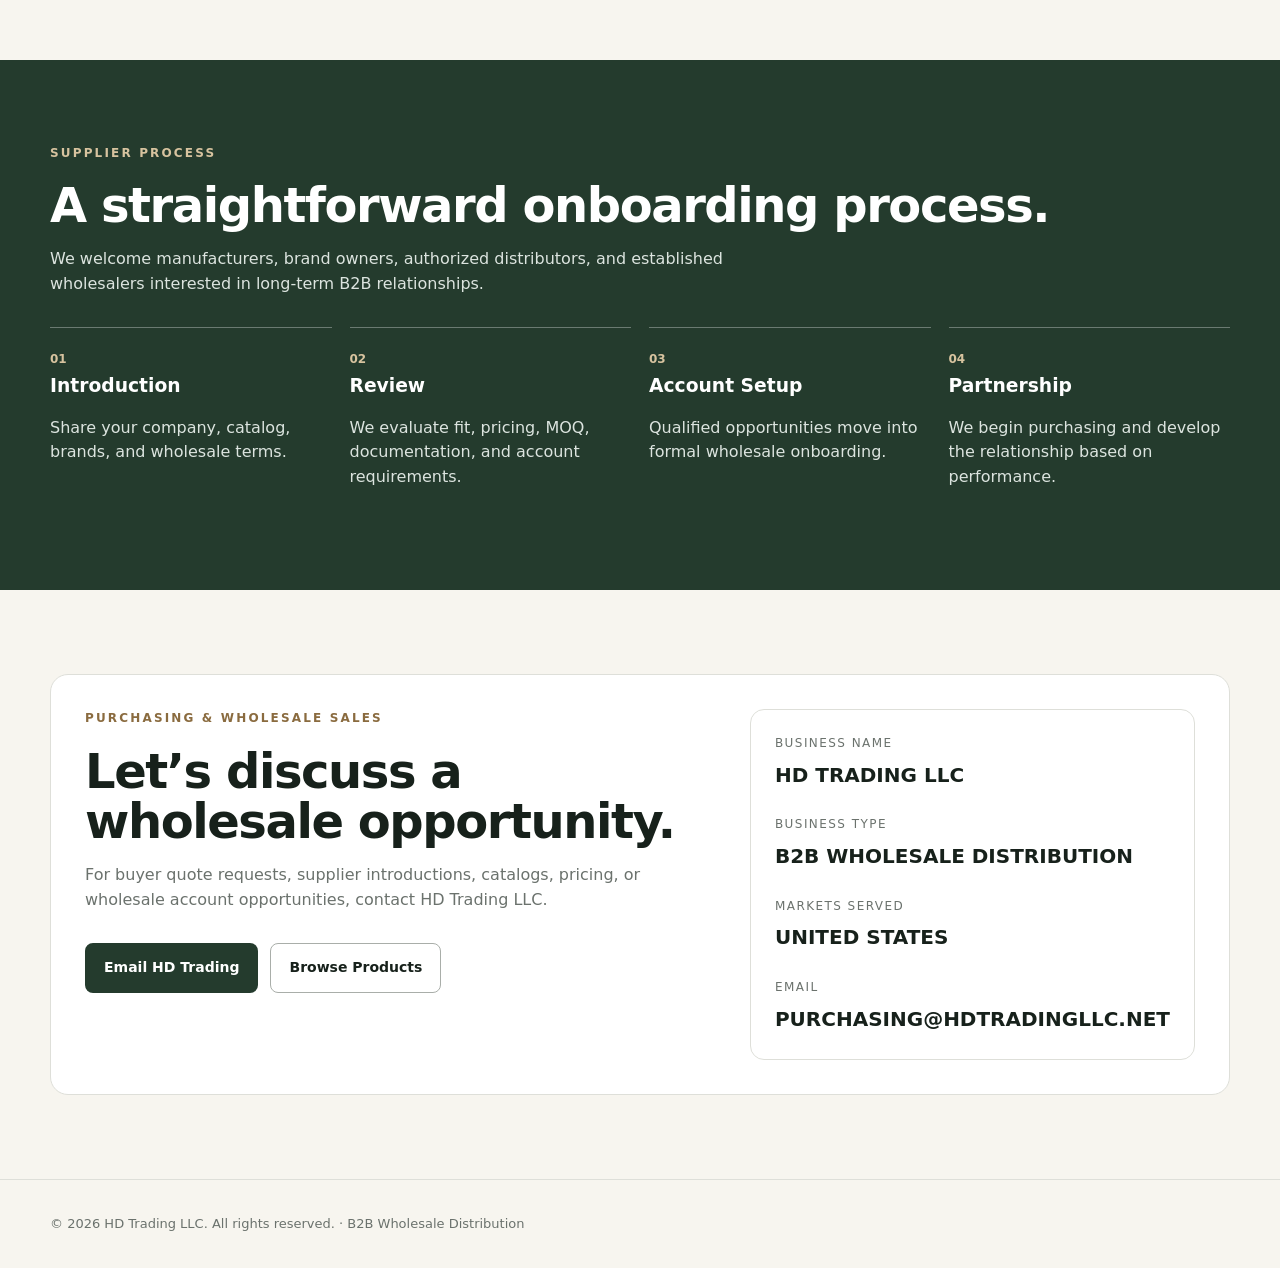
==== commit bb586684: "Revise product details and images in index.html Updated product descriptions and images for various " ====
--- a/index.html
+++ b/index.html
@@ -199,7 +199,7 @@
           <div class="eyebrow" style="color:#8a6b3f">Wholesale Product Catalog</div>
           <h2>Products for qualified business buyers.</h2>
         </div>
-        <p>Representative products and high-demand U.S. retail formats we source or evaluate for B2B wholesale opportunities, including items currently listed by Costco. Contact us for actual supplier availability, case packs, MOQ, and pricing.</p>
+        <p>Representative products and high-demand U.S. retail formats we source or evaluate for B2B wholesale opportunities, including selected products currently listed by Costco. Contact us for actual supplier availability, case packs, MOQ, and pricing.</p>
       </div>
 
       <div class="filters">
@@ -219,7 +219,7 @@
         </article>
 
         <article class="card product-card" data-category="sports">
-          <div class="product-image"><img src="images/dymatize.svg" alt="Dymatize ISO100"></div>
+          <div class="product-image"><img src="images/dymatize-v5.svg" alt="Dymatize ISO100"></div>
           <div class="product-meta"><span class="pill">Sports Nutrition</span><span class="pill">Sourcing / Inquiry</span></div>
           <div><h3>Dymatize ISO100</h3><p>Hydrolyzed whey protein isolate. Contact us for current formats, flavors and wholesale terms.</p></div>
           <a class="btn btn-dark" href="mailto:purchasing@hdtradingllc.net?subject=Quote%20Request%20-%20Dymatize%20ISO100">Request Quote</a>
@@ -268,14 +268,14 @@
         </article>
 
         <article class="card product-card" data-category="vitamins">
-          <div class="product-image"><img src="images/kirkland-glucosamine.svg" alt="Kirkland Signature Glucosamine &amp; Chondroitin"></div>
+          <div class="product-image"><img src="images/kirkland-glucosamine-v5.svg" alt="Kirkland Signature Glucosamine &amp; Chondroitin"></div>
           <div class="product-meta"><span class="pill">Supplements</span><span class="pill">Sourcing / Inquiry</span></div>
           <div><h3>Kirkland Signature Glucosamine & Chondroitin</h3><p>Joint-support supplement format. Product availability and commercial terms confirmed per inquiry.</p></div>
           <a class="btn btn-dark" href="mailto:purchasing@hdtradingllc.net?subject=Quote%20Request%20-%20Kirkland%20Signature%20Glucosamine%20%20Chondroitin">Request Quote</a>
         </article>
 
         <article class="card product-card" data-category="vitamins">
-          <div class="product-image"><img src="images/kirkland-vitc.svg" alt="Kirkland Signature Vitamin C Gummies"></div>
+          <div class="product-image"><img src="images/kirkland-vitamin-c-v5.svg" alt="Kirkland Signature Vitamin C Gummies"></div>
           <div class="product-meta"><span class="pill">Vitamins & Gummies</span><span class="pill">Sourcing / Inquiry</span></div>
           <div><h3>Kirkland Signature Vitamin C Gummies</h3><p>Adult gummy vitamin format. Contact us for current pack configuration and sourcing.</p></div>
           <a class="btn btn-dark" href="mailto:purchasing@hdtradingllc.net?subject=Quote%20Request%20-%20Kirkland%20Signature%20Vitamin%20C%20Gummies">Request Quote</a>
@@ -296,7 +296,7 @@
         </article>
 
         <article class="card product-card" data-category="vitamins">
-          <div class="product-image"><img src="images/youtheory.svg" alt="Youtheory Supplements"></div>
+          <div class="product-image"><img src="images/youtheory-v5.svg" alt="Youtheory Supplements"></div>
           <div class="product-meta"><span class="pill">Supplements</span><span class="pill">Sourcing / Inquiry</span></div>
           <div><h3>Youtheory Supplements</h3><p>Selected wellness and supplement products. Availability is subject to supplier confirmation.</p></div>
           <a class="btn btn-dark" href="mailto:purchasing@hdtradingllc.net?subject=Quote%20Request%20-%20Youtheory%20Supplements">Request Quote</a>
@@ -331,7 +331,7 @@
         </article>
 
         <article class="card product-card" data-category="personal">
-          <div class="product-image"><img src="images/dove.svg" alt="Degree Men UltraClear+"></div>
+          <div class="product-image"><img src="images/degree-v5.svg" alt="Degree Men UltraClear+"></div>
           <div class="product-meta"><span class="pill">Deodorant</span><span class="pill">Sourcing / Inquiry</span></div>
           <div><h3>Degree Men UltraClear+</h3><p>2.7 oz, 5-pack antiperspirant deodorant format. Contact us for current availability.</p></div>
           <a class="btn btn-dark" href="mailto:purchasing@hdtradingllc.net?subject=Quote%20Request%20-%20Degree%20Men%20UltraClear">Request Quote</a>
@@ -342,6 +342,55 @@
           <div class="product-meta"><span class="pill">Skin & Body Care</span><span class="pill">Sourcing / Inquiry</span></div>
           <div><h3>Aveeno Body Care</h3><p>Selected lotions and body care products for qualified B2B buyers.</p></div>
           <a class="btn btn-dark" href="mailto:purchasing@hdtradingllc.net?subject=Quote%20Request%20-%20Aveeno%20Body%20Care">Request Quote</a>
+        </article>
+
+        <article class="card product-card" data-category="vitamins">
+          <div class="product-image"><img src="images/naturemade-prenatal.svg" alt="Nature Made Prenatal Folic Acid + DHA"></div>
+          <div class="product-meta"><span class="pill">Prenatal</span><span class="pill">Sourcing / Inquiry</span></div>
+          <div><h3>Nature Made Prenatal Folic Acid + DHA</h3><p>150 softgels. Current Costco-listed prenatal format; wholesale sourcing subject to supplier confirmation.</p></div>
+          <a class="btn btn-dark" href="mailto:purchasing@hdtradingllc.net?subject=Quote%20Request%20-%20Nature%20Made%20Prenatal%20Folic%20Acid%20%20DHA">Request Quote</a>
+        </article>
+
+        <article class="card product-card" data-category="vitamins">
+          <div class="product-image"><img src="images/trunature-ginkgo.svg" alt="trunature Ginkgo Biloba 120 mg"></div>
+          <div class="product-meta"><span class="pill">Herbal Supplement</span><span class="pill">Sourcing / Inquiry</span></div>
+          <div><h3>trunature Ginkgo Biloba 120 mg</h3><p>340 softgels. Current Costco-listed herbal supplement format.</p></div>
+          <a class="btn btn-dark" href="mailto:purchasing@hdtradingllc.net?subject=Quote%20Request%20-%20trunature%20Ginkgo%20Biloba%20120%20mg">Request Quote</a>
+        </article>
+
+        <article class="card product-card" data-category="vitamins">
+          <div class="product-image"><img src="images/kirkland-vitamin-e.svg" alt="Kirkland Signature Vitamin E"></div>
+          <div class="product-meta"><span class="pill">Vitamins</span><span class="pill">Sourcing / Inquiry</span></div>
+          <div><h3>Kirkland Signature Vitamin E</h3><p>180 mg, 500 softgels. Current Costco-listed vitamin E format.</p></div>
+          <a class="btn btn-dark" href="mailto:purchasing@hdtradingllc.net?subject=Quote%20Request%20-%20Kirkland%20Signature%20Vitamin%20E">Request Quote</a>
+        </article>
+
+        <article class="card product-card" data-category="vitamins">
+          <div class="product-image"><img src="images/kirkland-glucosamine-v5.svg" alt="Kirkland Signature Glucosamine &amp; Chondroitin"></div>
+          <div class="product-meta"><span class="pill">Joint Support</span><span class="pill">Sourcing / Inquiry</span></div>
+          <div><h3>Kirkland Signature Glucosamine & Chondroitin</h3><p>280 tablets. Joint-support supplement; sourcing and commercial terms confirmed per inquiry.</p></div>
+          <a class="btn btn-dark" href="mailto:purchasing@hdtradingllc.net?subject=Quote%20Request%20-%20Kirkland%20Signature%20Glucosamine%20%20Chondroitin">Request Quote</a>
+        </article>
+
+        <article class="card product-card" data-category="vitamins">
+          <div class="product-image"><img src="images/kirkland-vitamin-c-v5.svg" alt="Kirkland Signature Vitamin C 1000 mg"></div>
+          <div class="product-meta"><span class="pill">Vitamins</span><span class="pill">Sourcing / Inquiry</span></div>
+          <div><h3>Kirkland Signature Vitamin C 1000 mg</h3><p>500 tablets with rose hips. Wholesale sourcing subject to current supplier availability.</p></div>
+          <a class="btn btn-dark" href="mailto:purchasing@hdtradingllc.net?subject=Quote%20Request%20-%20Kirkland%20Signature%20Vitamin%20C%201000%20mg">Request Quote</a>
+        </article>
+
+        <article class="card product-card" data-category="personal">
+          <div class="product-image"><img src="images/kirkland-salon-shampoo.svg" alt="Kirkland Signature Moisture Shampoo"></div>
+          <div class="product-meta"><span class="pill">Hair Care</span><span class="pill">Sourcing / Inquiry</span></div>
+          <div><h3>Kirkland Signature Moisture Shampoo</h3><p>33.8 fl oz professional salon formula. Cleanses and moisturizes hair.</p></div>
+          <a class="btn btn-dark" href="mailto:purchasing@hdtradingllc.net?subject=Quote%20Request%20-%20Kirkland%20Signature%20Moisture%20Shampoo">Request Quote</a>
+        </article>
+
+        <article class="card product-card" data-category="personal">
+          <div class="product-image"><img src="images/kirkland-salon-conditioner.svg" alt="Kirkland Signature Moisture Conditioner"></div>
+          <div class="product-meta"><span class="pill">Hair Care</span><span class="pill">Sourcing / Inquiry</span></div>
+          <div><h3>Kirkland Signature Moisture Conditioner</h3><p>33.8 fl oz professional salon formula. Nourishes and moisturizes hair.</p></div>
+          <a class="btn btn-dark" href="mailto:purchasing@hdtradingllc.net?subject=Quote%20Request%20-%20Kirkland%20Signature%20Moisture%20Conditioner">Request Quote</a>
         </article>
 
         <article class="card product-card" data-category="candy">
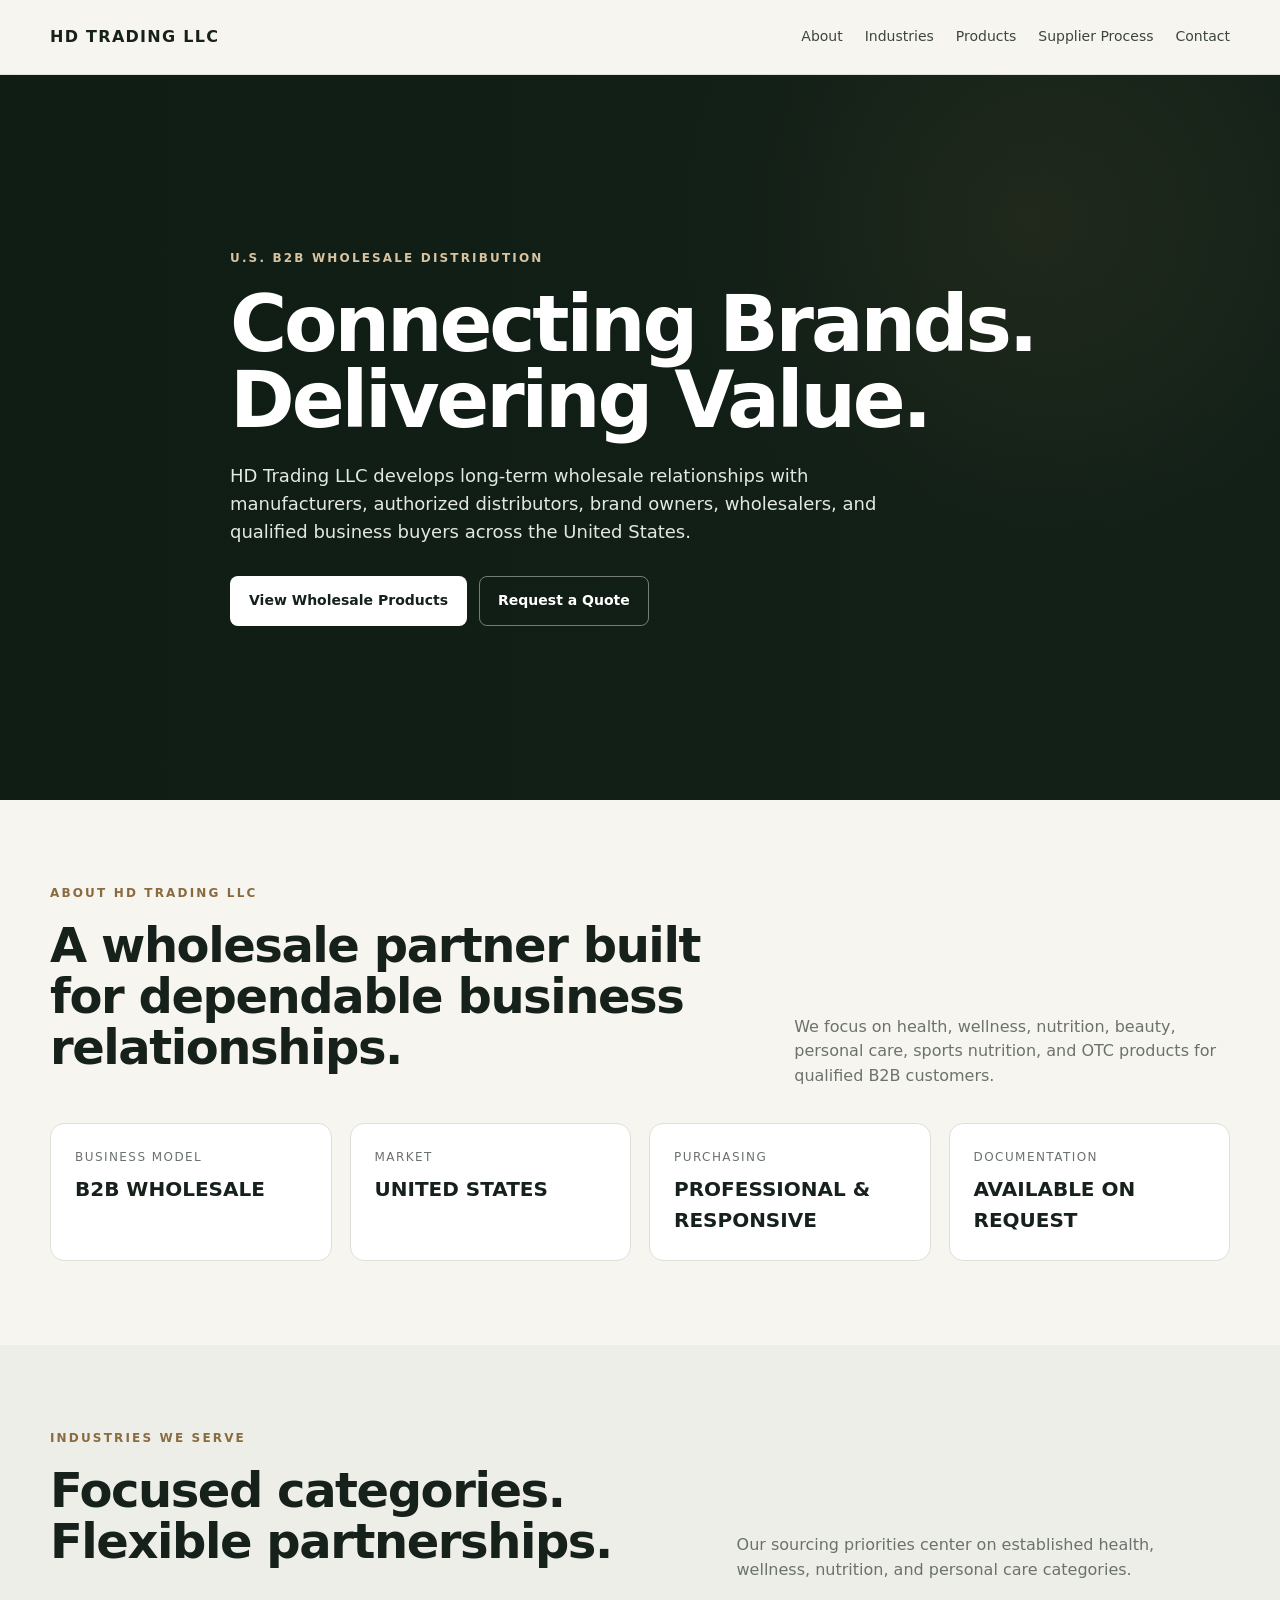
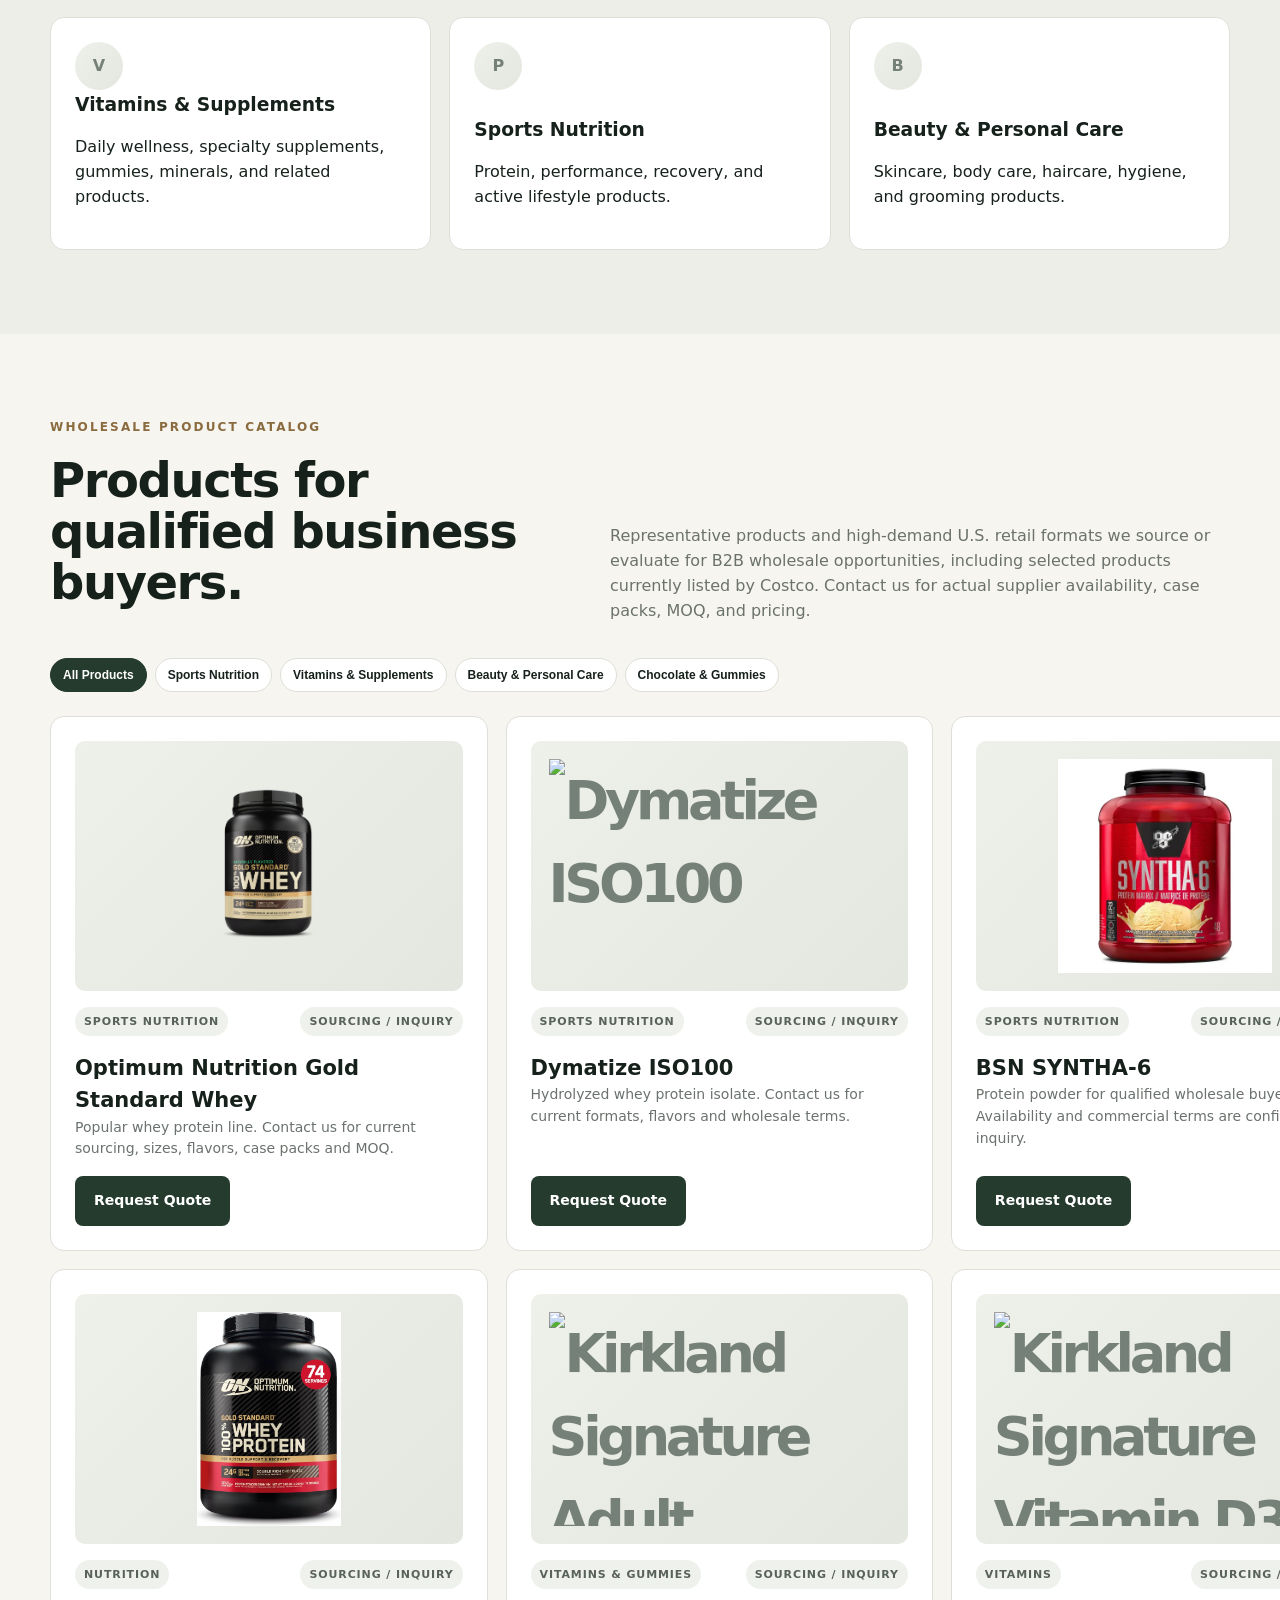
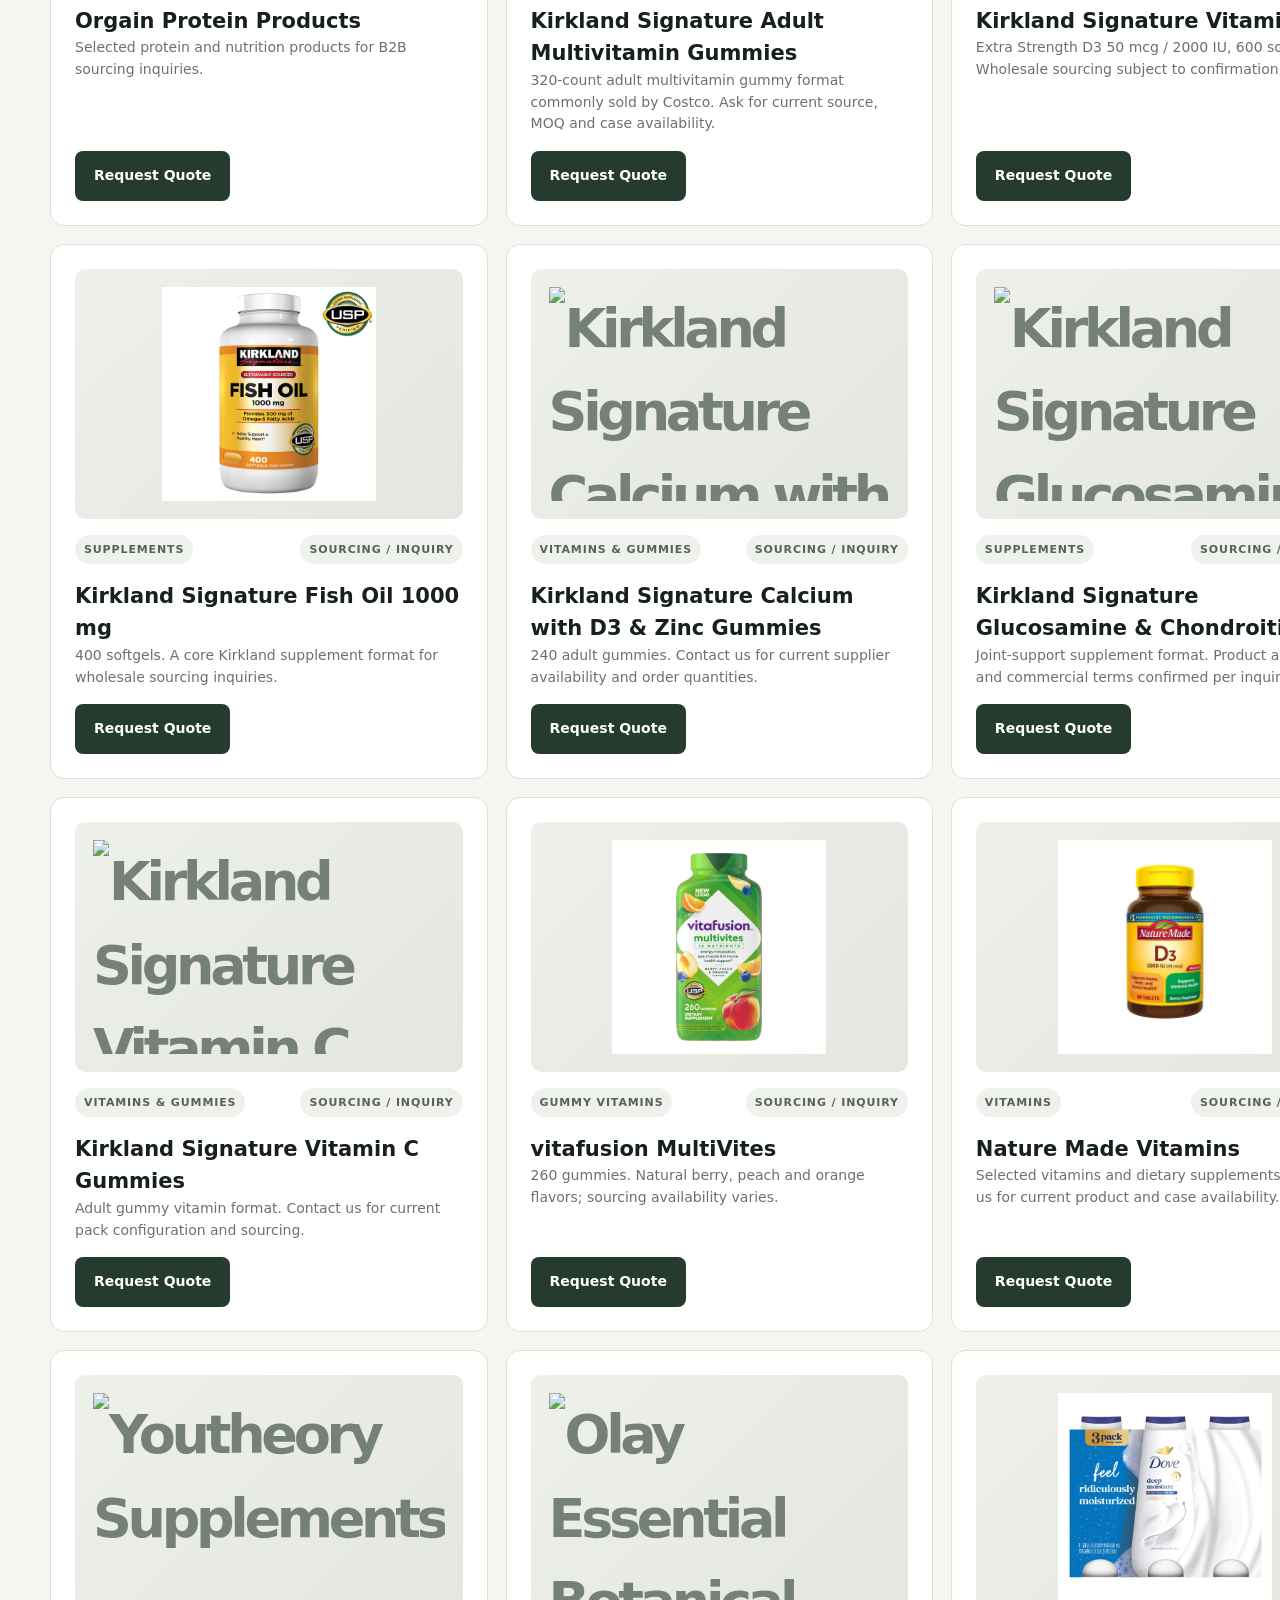
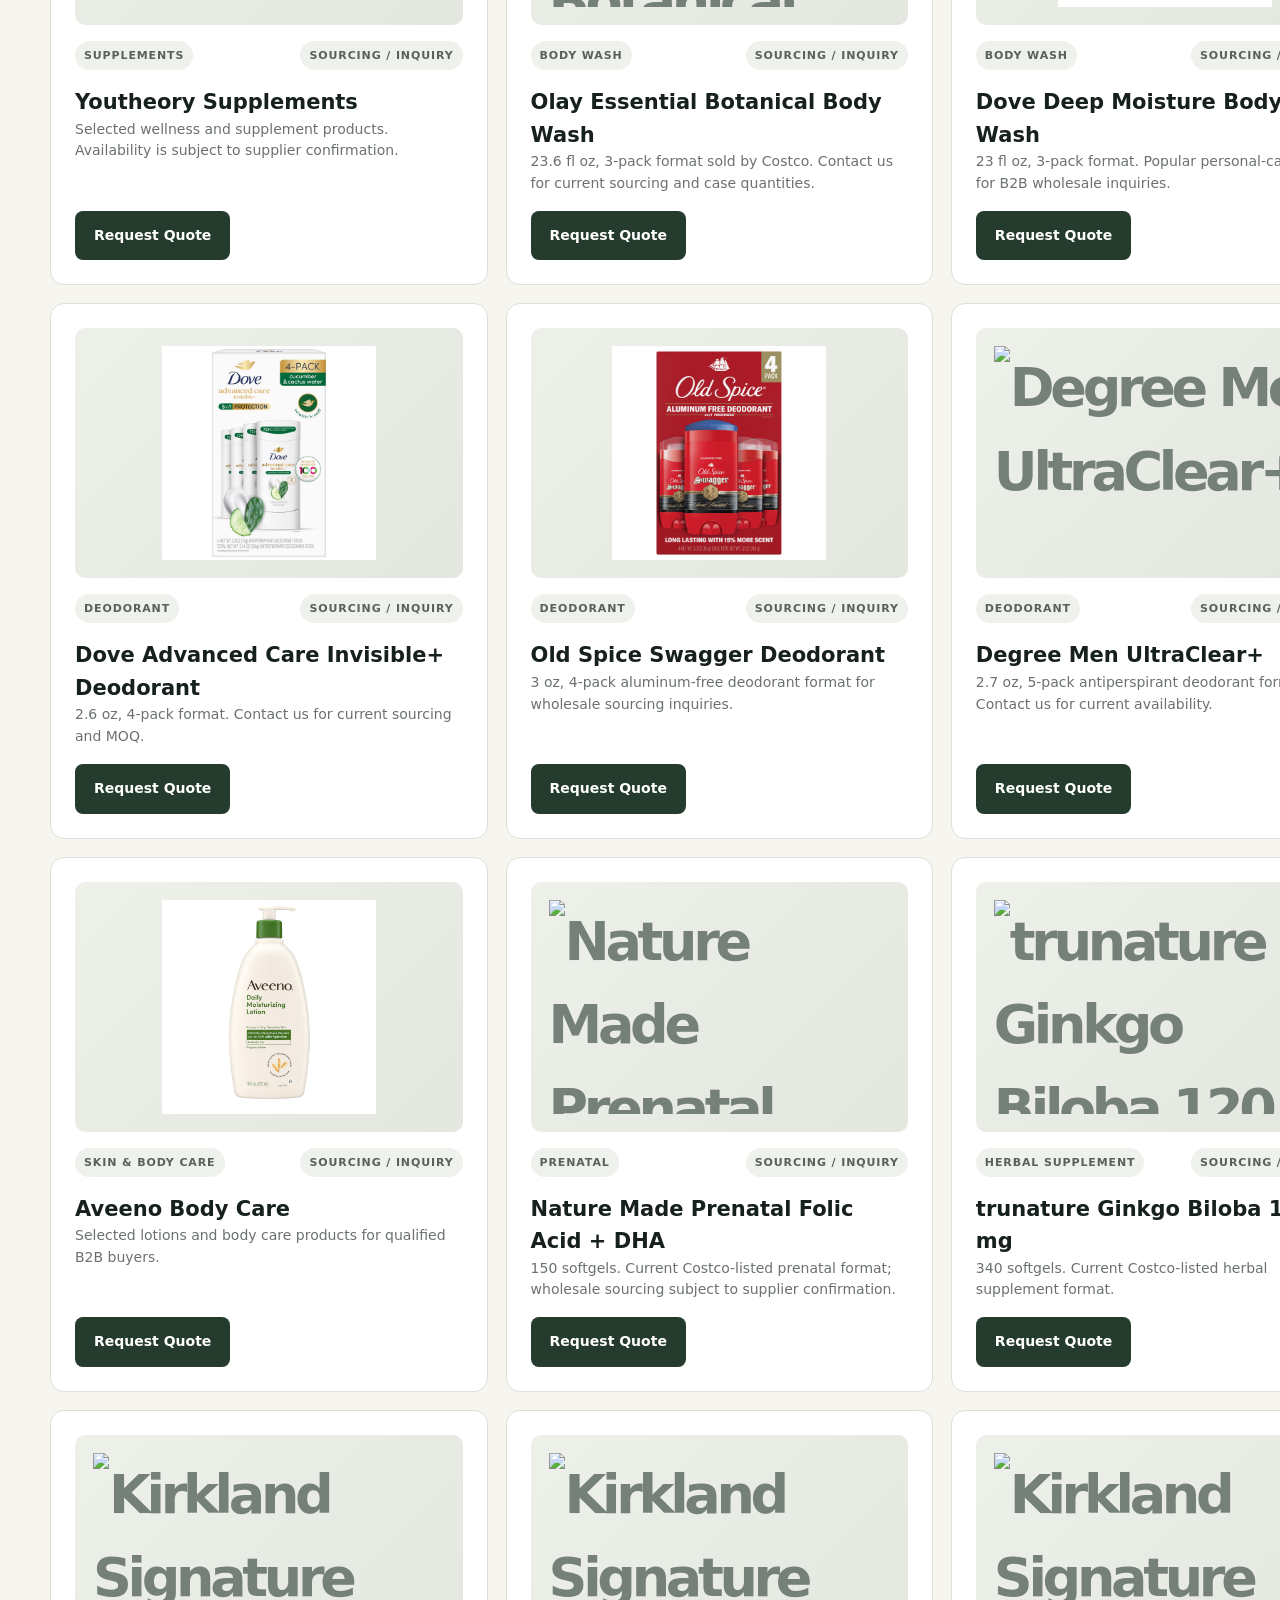
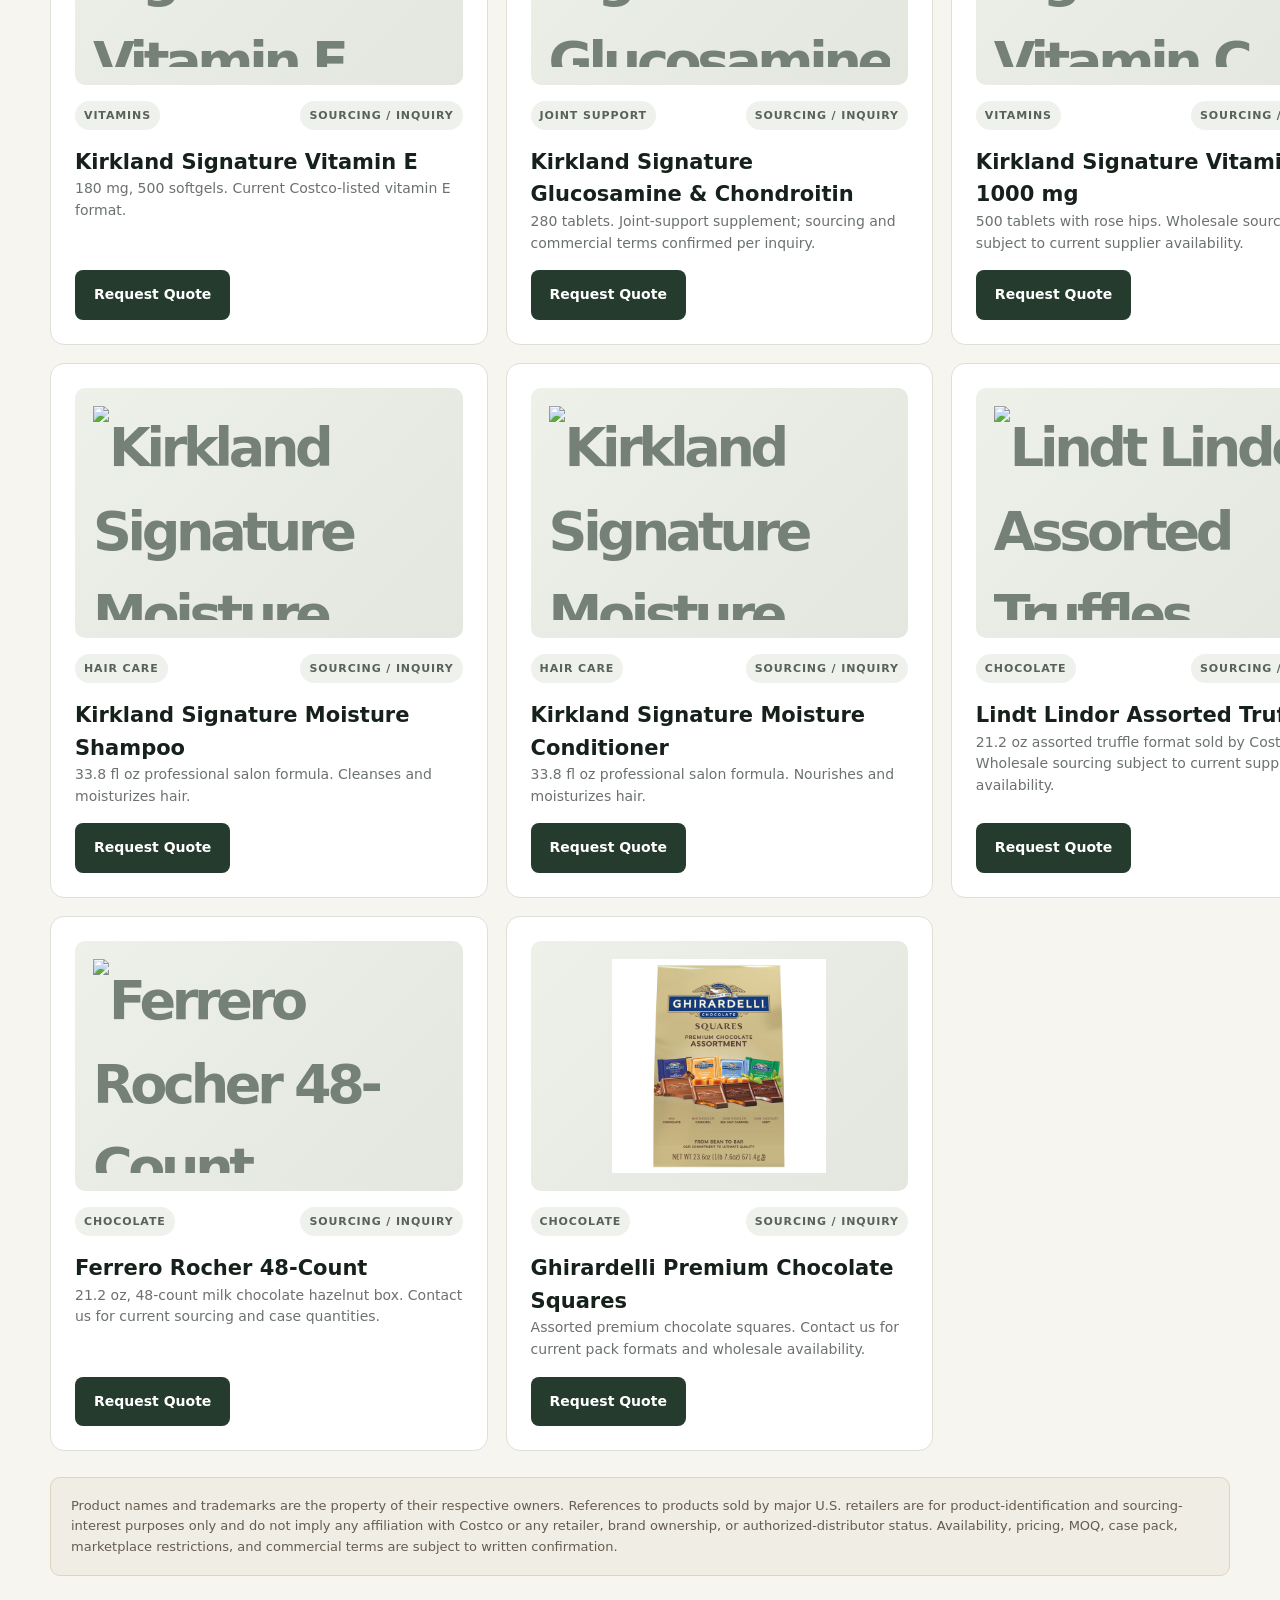
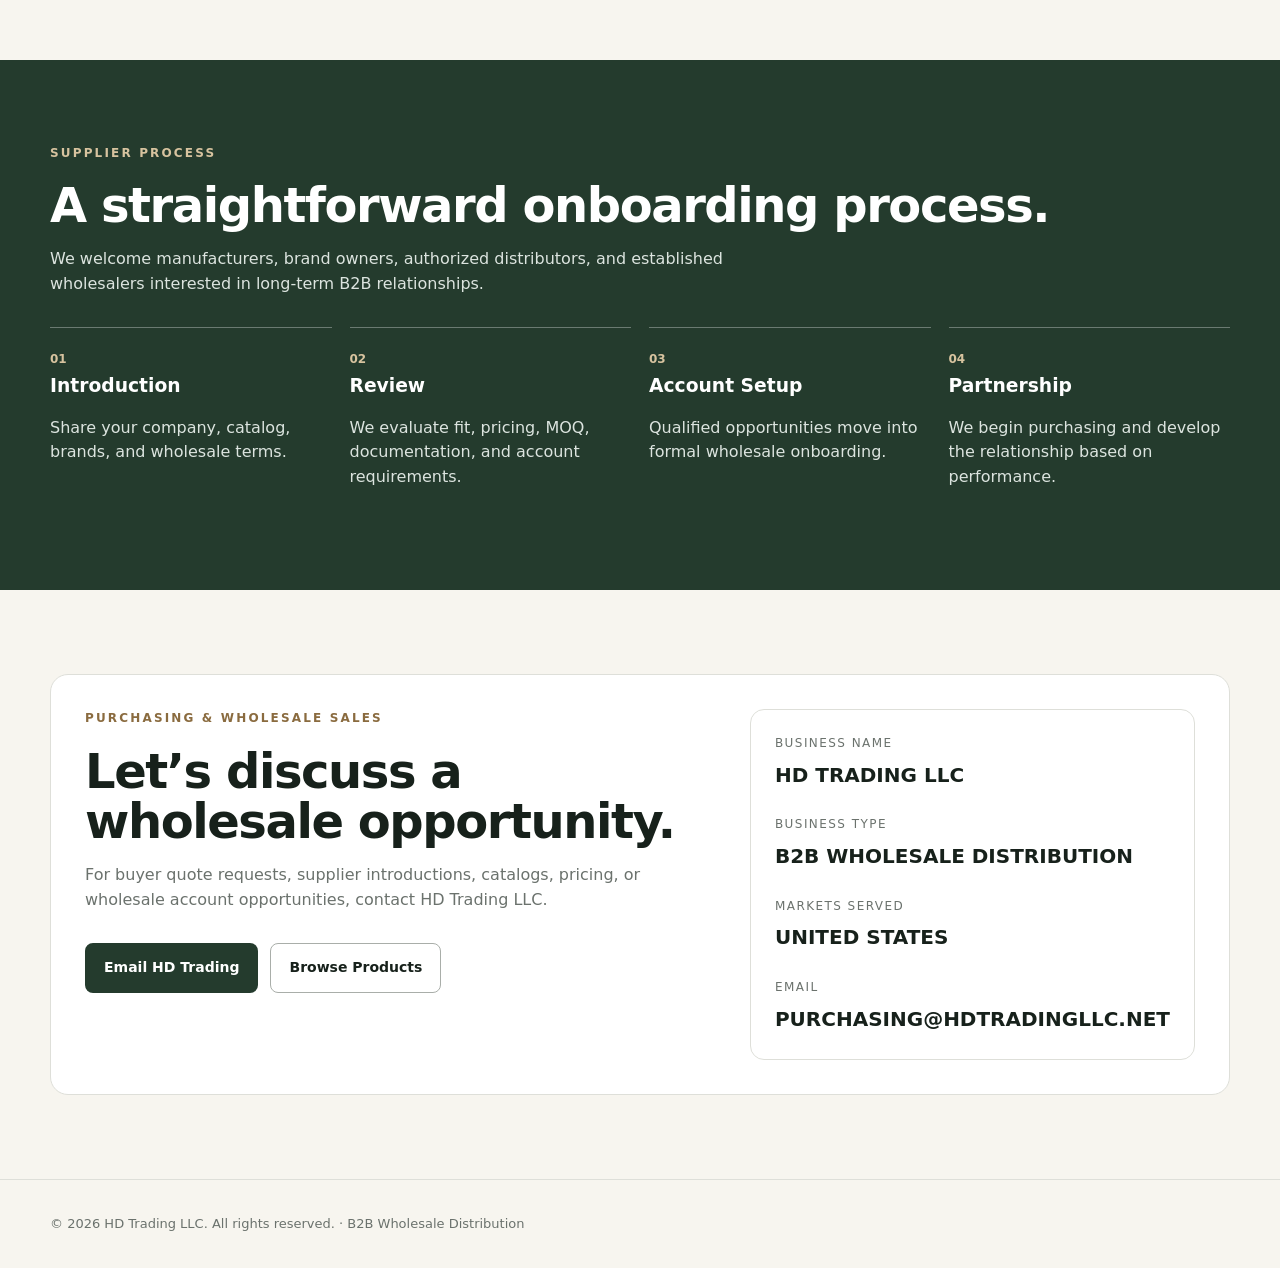
==== commit 80aeb8c9: "Update product images to PNG format" ====
--- a/index.html
+++ b/index.html
@@ -219,7 +219,7 @@
         </article>
 
         <article class="card product-card" data-category="sports">
-          <div class="product-image"><img src="images/dymatize-v5.svg" alt="Dymatize ISO100"></div>
+          <div class="product-image"><img src="images/dymatize-v5.png" alt="Dymatize ISO100"></div>
           <div class="product-meta"><span class="pill">Sports Nutrition</span><span class="pill">Sourcing / Inquiry</span></div>
           <div><h3>Dymatize ISO100</h3><p>Hydrolyzed whey protein isolate. Contact us for current formats, flavors and wholesale terms.</p></div>
           <a class="btn btn-dark" href="mailto:purchasing@hdtradingllc.net?subject=Quote%20Request%20-%20Dymatize%20ISO100">Request Quote</a>
@@ -240,14 +240,14 @@
         </article>
 
         <article class="card product-card" data-category="vitamins">
-          <div class="product-image"><img src="images/kirkland-multivitamin.svg" alt="Kirkland Signature Adult Multivitamin Gummies"></div>
+          <div class="product-image"><img src="images/kirkland-multivitamin.png" alt="Kirkland Signature Adult Multivitamin Gummies"></div>
           <div class="product-meta"><span class="pill">Vitamins & Gummies</span><span class="pill">Sourcing / Inquiry</span></div>
           <div><h3>Kirkland Signature Adult Multivitamin Gummies</h3><p>320-count adult multivitamin gummy format commonly sold by Costco. Ask for current source, MOQ and case availability.</p></div>
           <a class="btn btn-dark" href="mailto:purchasing@hdtradingllc.net?subject=Quote%20Request%20-%20Kirkland%20Signature%20Adult%20Multivitamin%20Gummies">Request Quote</a>
         </article>
 
         <article class="card product-card" data-category="vitamins">
-          <div class="product-image"><img src="images/kirkland-d3.svg" alt="Kirkland Signature Vitamin D3"></div>
+          <div class="product-image"><img src="images/kirkland-d3.png" alt="Kirkland Signature Vitamin D3"></div>
           <div class="product-meta"><span class="pill">Vitamins</span><span class="pill">Sourcing / Inquiry</span></div>
           <div><h3>Kirkland Signature Vitamin D3</h3><p>Extra Strength D3 50 mcg / 2000 IU, 600 softgels. Wholesale sourcing subject to confirmation.</p></div>
           <a class="btn btn-dark" href="mailto:purchasing@hdtradingllc.net?subject=Quote%20Request%20-%20Kirkland%20Signature%20Vitamin%20D3">Request Quote</a>
@@ -261,21 +261,21 @@
         </article>
 
         <article class="card product-card" data-category="vitamins">
-          <div class="product-image"><img src="images/kirkland-calcium.svg" alt="Kirkland Signature Calcium with D3 &amp; Zinc Gummies"></div>
+          <div class="product-image"><img src="images/kirkland-calcium.png" alt="Kirkland Signature Calcium with D3 &amp; Zinc Gummies"></div>
           <div class="product-meta"><span class="pill">Vitamins & Gummies</span><span class="pill">Sourcing / Inquiry</span></div>
           <div><h3>Kirkland Signature Calcium with D3 & Zinc Gummies</h3><p>240 adult gummies. Contact us for current supplier availability and order quantities.</p></div>
           <a class="btn btn-dark" href="mailto:purchasing@hdtradingllc.net?subject=Quote%20Request%20-%20Kirkland%20Signature%20Calcium%20with%20D3%20%20Zinc%20Gummies">Request Quote</a>
         </article>
 
         <article class="card product-card" data-category="vitamins">
-          <div class="product-image"><img src="images/kirkland-glucosamine-v5.svg" alt="Kirkland Signature Glucosamine &amp; Chondroitin"></div>
+          <div class="product-image"><img src="images/kirkland-glucosamine-v5.png" alt="Kirkland Signature Glucosamine &amp; Chondroitin"></div>
           <div class="product-meta"><span class="pill">Supplements</span><span class="pill">Sourcing / Inquiry</span></div>
           <div><h3>Kirkland Signature Glucosamine & Chondroitin</h3><p>Joint-support supplement format. Product availability and commercial terms confirmed per inquiry.</p></div>
           <a class="btn btn-dark" href="mailto:purchasing@hdtradingllc.net?subject=Quote%20Request%20-%20Kirkland%20Signature%20Glucosamine%20%20Chondroitin">Request Quote</a>
         </article>
 
         <article class="card product-card" data-category="vitamins">
-          <div class="product-image"><img src="images/kirkland-vitamin-c-v5.svg" alt="Kirkland Signature Vitamin C Gummies"></div>
+          <div class="product-image"><img src="images/kirkland-vitamin-c-v5.png" alt="Kirkland Signature Vitamin C Gummies"></div>
           <div class="product-meta"><span class="pill">Vitamins & Gummies</span><span class="pill">Sourcing / Inquiry</span></div>
           <div><h3>Kirkland Signature Vitamin C Gummies</h3><p>Adult gummy vitamin format. Contact us for current pack configuration and sourcing.</p></div>
           <a class="btn btn-dark" href="mailto:purchasing@hdtradingllc.net?subject=Quote%20Request%20-%20Kirkland%20Signature%20Vitamin%20C%20Gummies">Request Quote</a>
@@ -296,14 +296,14 @@
         </article>
 
         <article class="card product-card" data-category="vitamins">
-          <div class="product-image"><img src="images/youtheory-v5.svg" alt="Youtheory Supplements"></div>
+          <div class="product-image"><img src="images/youtheory-v5.png" alt="Youtheory Supplements"></div>
           <div class="product-meta"><span class="pill">Supplements</span><span class="pill">Sourcing / Inquiry</span></div>
           <div><h3>Youtheory Supplements</h3><p>Selected wellness and supplement products. Availability is subject to supplier confirmation.</p></div>
           <a class="btn btn-dark" href="mailto:purchasing@hdtradingllc.net?subject=Quote%20Request%20-%20Youtheory%20Supplements">Request Quote</a>
         </article>
 
         <article class="card product-card" data-category="personal">
-          <div class="product-image"><img src="images/olay-bodywash.svg" alt="Olay Essential Botanical Body Wash"></div>
+          <div class="product-image"><img src="images/olay-bodywash.png" alt="Olay Essential Botanical Body Wash"></div>
           <div class="product-meta"><span class="pill">Body Wash</span><span class="pill">Sourcing / Inquiry</span></div>
           <div><h3>Olay Essential Botanical Body Wash</h3><p>23.6 fl oz, 3-pack format sold by Costco. Contact us for current sourcing and case quantities.</p></div>
           <a class="btn btn-dark" href="mailto:purchasing@hdtradingllc.net?subject=Quote%20Request%20-%20Olay%20Essential%20Botanical%20Body%20Wash">Request Quote</a>
@@ -331,7 +331,7 @@
         </article>
 
         <article class="card product-card" data-category="personal">
-          <div class="product-image"><img src="images/degree-v5.svg" alt="Degree Men UltraClear+"></div>
+          <div class="product-image"><img src="images/degree-v5.png" alt="Degree Men UltraClear+"></div>
           <div class="product-meta"><span class="pill">Deodorant</span><span class="pill">Sourcing / Inquiry</span></div>
           <div><h3>Degree Men UltraClear+</h3><p>2.7 oz, 5-pack antiperspirant deodorant format. Contact us for current availability.</p></div>
           <a class="btn btn-dark" href="mailto:purchasing@hdtradingllc.net?subject=Quote%20Request%20-%20Degree%20Men%20UltraClear">Request Quote</a>
@@ -345,63 +345,63 @@
         </article>
 
         <article class="card product-card" data-category="vitamins">
-          <div class="product-image"><img src="images/naturemade-prenatal.svg" alt="Nature Made Prenatal Folic Acid + DHA"></div>
+          <div class="product-image"><img src="images/naturemade-prenatal.png" alt="Nature Made Prenatal Folic Acid + DHA"></div>
           <div class="product-meta"><span class="pill">Prenatal</span><span class="pill">Sourcing / Inquiry</span></div>
           <div><h3>Nature Made Prenatal Folic Acid + DHA</h3><p>150 softgels. Current Costco-listed prenatal format; wholesale sourcing subject to supplier confirmation.</p></div>
           <a class="btn btn-dark" href="mailto:purchasing@hdtradingllc.net?subject=Quote%20Request%20-%20Nature%20Made%20Prenatal%20Folic%20Acid%20%20DHA">Request Quote</a>
         </article>
 
         <article class="card product-card" data-category="vitamins">
-          <div class="product-image"><img src="images/trunature-ginkgo.svg" alt="trunature Ginkgo Biloba 120 mg"></div>
+          <div class="product-image"><img src="images/trunature-ginkgo.png" alt="trunature Ginkgo Biloba 120 mg"></div>
           <div class="product-meta"><span class="pill">Herbal Supplement</span><span class="pill">Sourcing / Inquiry</span></div>
           <div><h3>trunature Ginkgo Biloba 120 mg</h3><p>340 softgels. Current Costco-listed herbal supplement format.</p></div>
           <a class="btn btn-dark" href="mailto:purchasing@hdtradingllc.net?subject=Quote%20Request%20-%20trunature%20Ginkgo%20Biloba%20120%20mg">Request Quote</a>
         </article>
 
         <article class="card product-card" data-category="vitamins">
-          <div class="product-image"><img src="images/kirkland-vitamin-e.svg" alt="Kirkland Signature Vitamin E"></div>
+          <div class="product-image"><img src="images/kirkland-vitamin-e.png" alt="Kirkland Signature Vitamin E"></div>
           <div class="product-meta"><span class="pill">Vitamins</span><span class="pill">Sourcing / Inquiry</span></div>
           <div><h3>Kirkland Signature Vitamin E</h3><p>180 mg, 500 softgels. Current Costco-listed vitamin E format.</p></div>
           <a class="btn btn-dark" href="mailto:purchasing@hdtradingllc.net?subject=Quote%20Request%20-%20Kirkland%20Signature%20Vitamin%20E">Request Quote</a>
         </article>
 
         <article class="card product-card" data-category="vitamins">
-          <div class="product-image"><img src="images/kirkland-glucosamine-v5.svg" alt="Kirkland Signature Glucosamine &amp; Chondroitin"></div>
+          <div class="product-image"><img src="images/kirkland-glucosamine-v5.png" alt="Kirkland Signature Glucosamine &amp; Chondroitin"></div>
           <div class="product-meta"><span class="pill">Joint Support</span><span class="pill">Sourcing / Inquiry</span></div>
           <div><h3>Kirkland Signature Glucosamine & Chondroitin</h3><p>280 tablets. Joint-support supplement; sourcing and commercial terms confirmed per inquiry.</p></div>
           <a class="btn btn-dark" href="mailto:purchasing@hdtradingllc.net?subject=Quote%20Request%20-%20Kirkland%20Signature%20Glucosamine%20%20Chondroitin">Request Quote</a>
         </article>
 
         <article class="card product-card" data-category="vitamins">
-          <div class="product-image"><img src="images/kirkland-vitamin-c-v5.svg" alt="Kirkland Signature Vitamin C 1000 mg"></div>
+          <div class="product-image"><img src="images/kirkland-vitamin-c-v5.png" alt="Kirkland Signature Vitamin C 1000 mg"></div>
           <div class="product-meta"><span class="pill">Vitamins</span><span class="pill">Sourcing / Inquiry</span></div>
           <div><h3>Kirkland Signature Vitamin C 1000 mg</h3><p>500 tablets with rose hips. Wholesale sourcing subject to current supplier availability.</p></div>
           <a class="btn btn-dark" href="mailto:purchasing@hdtradingllc.net?subject=Quote%20Request%20-%20Kirkland%20Signature%20Vitamin%20C%201000%20mg">Request Quote</a>
         </article>
 
         <article class="card product-card" data-category="personal">
-          <div class="product-image"><img src="images/kirkland-salon-shampoo.svg" alt="Kirkland Signature Moisture Shampoo"></div>
+          <div class="product-image"><img src="images/kirkland-salon-shampoo.png" alt="Kirkland Signature Moisture Shampoo"></div>
           <div class="product-meta"><span class="pill">Hair Care</span><span class="pill">Sourcing / Inquiry</span></div>
           <div><h3>Kirkland Signature Moisture Shampoo</h3><p>33.8 fl oz professional salon formula. Cleanses and moisturizes hair.</p></div>
           <a class="btn btn-dark" href="mailto:purchasing@hdtradingllc.net?subject=Quote%20Request%20-%20Kirkland%20Signature%20Moisture%20Shampoo">Request Quote</a>
         </article>
 
         <article class="card product-card" data-category="personal">
-          <div class="product-image"><img src="images/kirkland-salon-conditioner.svg" alt="Kirkland Signature Moisture Conditioner"></div>
+          <div class="product-image"><img src="images/kirkland-salon-conditioner.png" alt="Kirkland Signature Moisture Conditioner"></div>
           <div class="product-meta"><span class="pill">Hair Care</span><span class="pill">Sourcing / Inquiry</span></div>
           <div><h3>Kirkland Signature Moisture Conditioner</h3><p>33.8 fl oz professional salon formula. Nourishes and moisturizes hair.</p></div>
           <a class="btn btn-dark" href="mailto:purchasing@hdtradingllc.net?subject=Quote%20Request%20-%20Kirkland%20Signature%20Moisture%20Conditioner">Request Quote</a>
         </article>
 
         <article class="card product-card" data-category="candy">
-          <div class="product-image"><img src="images/lindt.svg" alt="Lindt Lindor Assorted Truffles"></div>
+          <div class="product-image"><img src="images/lindt.png" alt="Lindt Lindor Assorted Truffles"></div>
           <div class="product-meta"><span class="pill">Chocolate</span><span class="pill">Sourcing / Inquiry</span></div>
           <div><h3>Lindt Lindor Assorted Truffles</h3><p>21.2 oz assorted truffle format sold by Costco. Wholesale sourcing subject to current supplier availability.</p></div>
           <a class="btn btn-dark" href="mailto:purchasing@hdtradingllc.net?subject=Quote%20Request%20-%20Lindt%20Lindor%20Assorted%20Truffles">Request Quote</a>
         </article>
 
         <article class="card product-card" data-category="candy">
-          <div class="product-image"><img src="images/ferrero.svg" alt="Ferrero Rocher 48-Count"></div>
+          <div class="product-image"><img src="images/ferrero.png" alt="Ferrero Rocher 48-Count"></div>
           <div class="product-meta"><span class="pill">Chocolate</span><span class="pill">Sourcing / Inquiry</span></div>
           <div><h3>Ferrero Rocher 48-Count</h3><p>21.2 oz, 48-count milk chocolate hazelnut box. Contact us for current sourcing and case quantities.</p></div>
           <a class="btn btn-dark" href="mailto:purchasing@hdtradingllc.net?subject=Quote%20Request%20-%20Ferrero%20Rocher%2048Count">Request Quote</a>
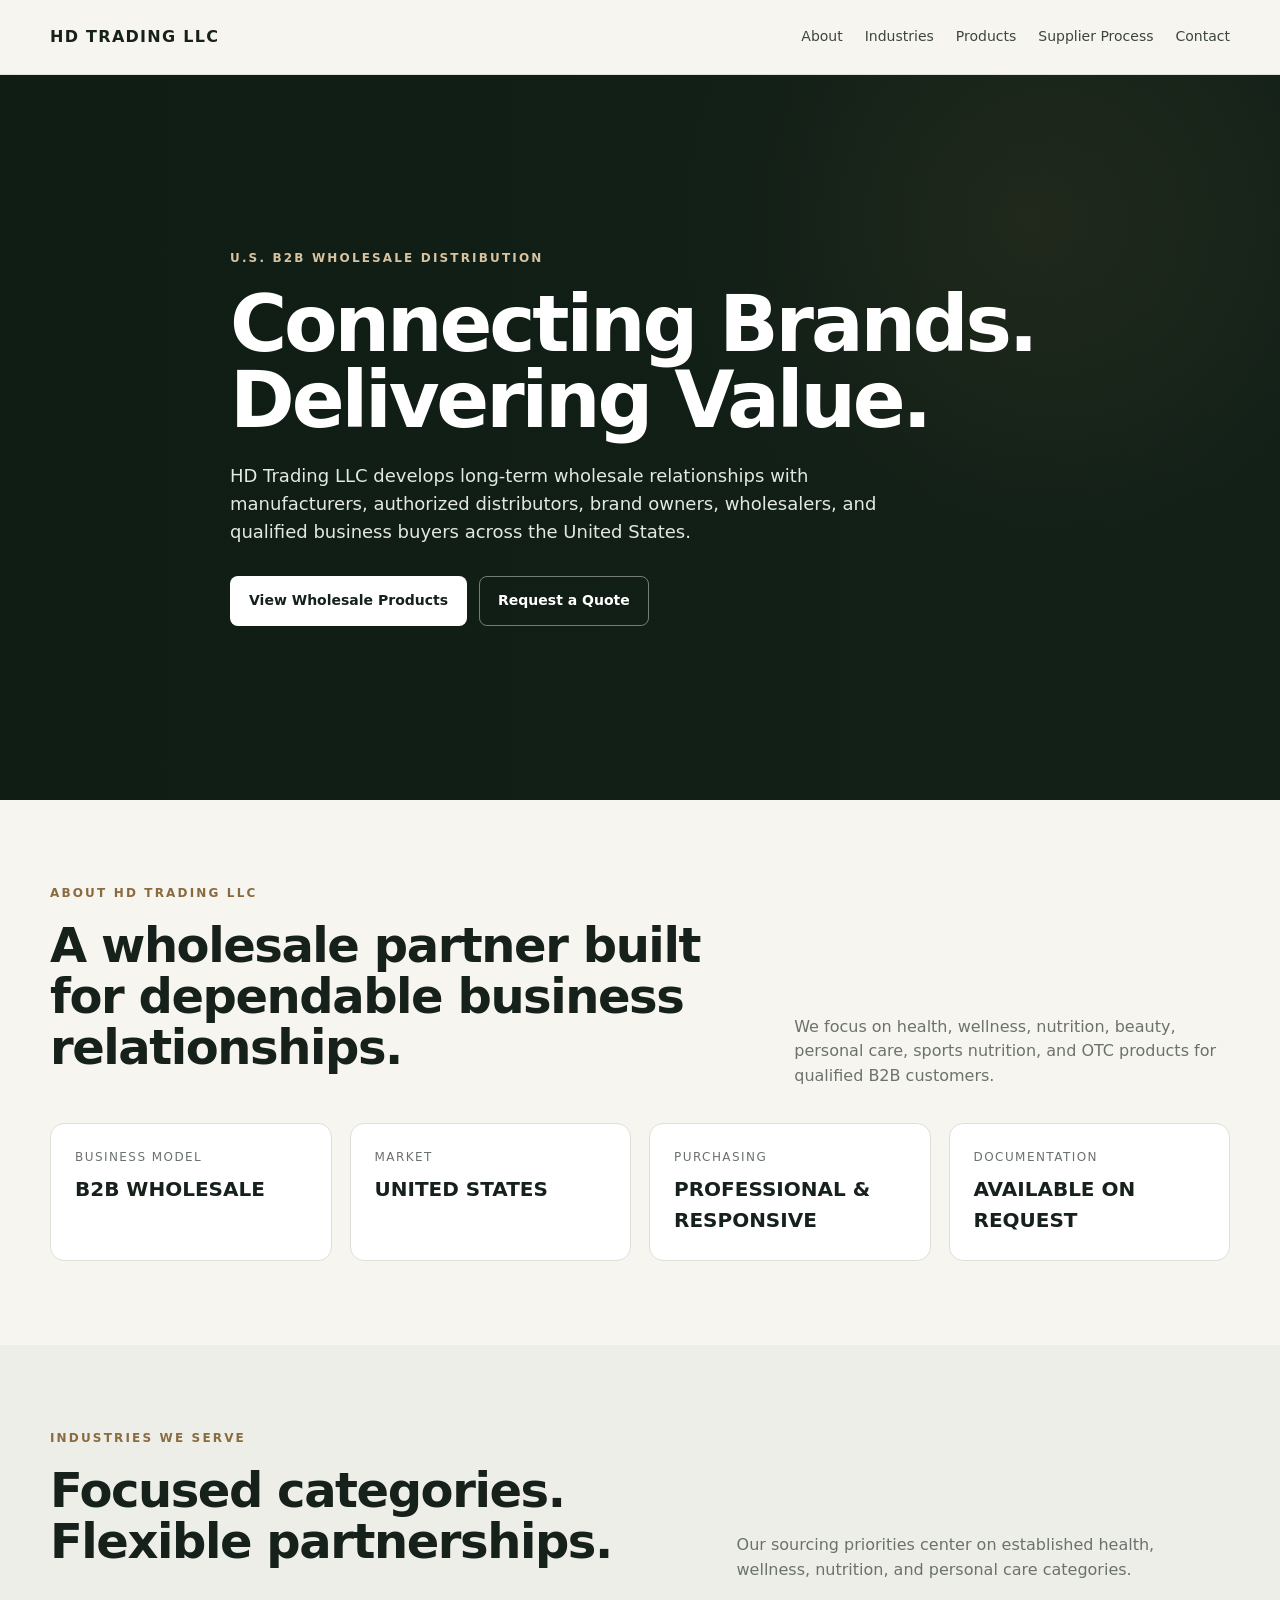
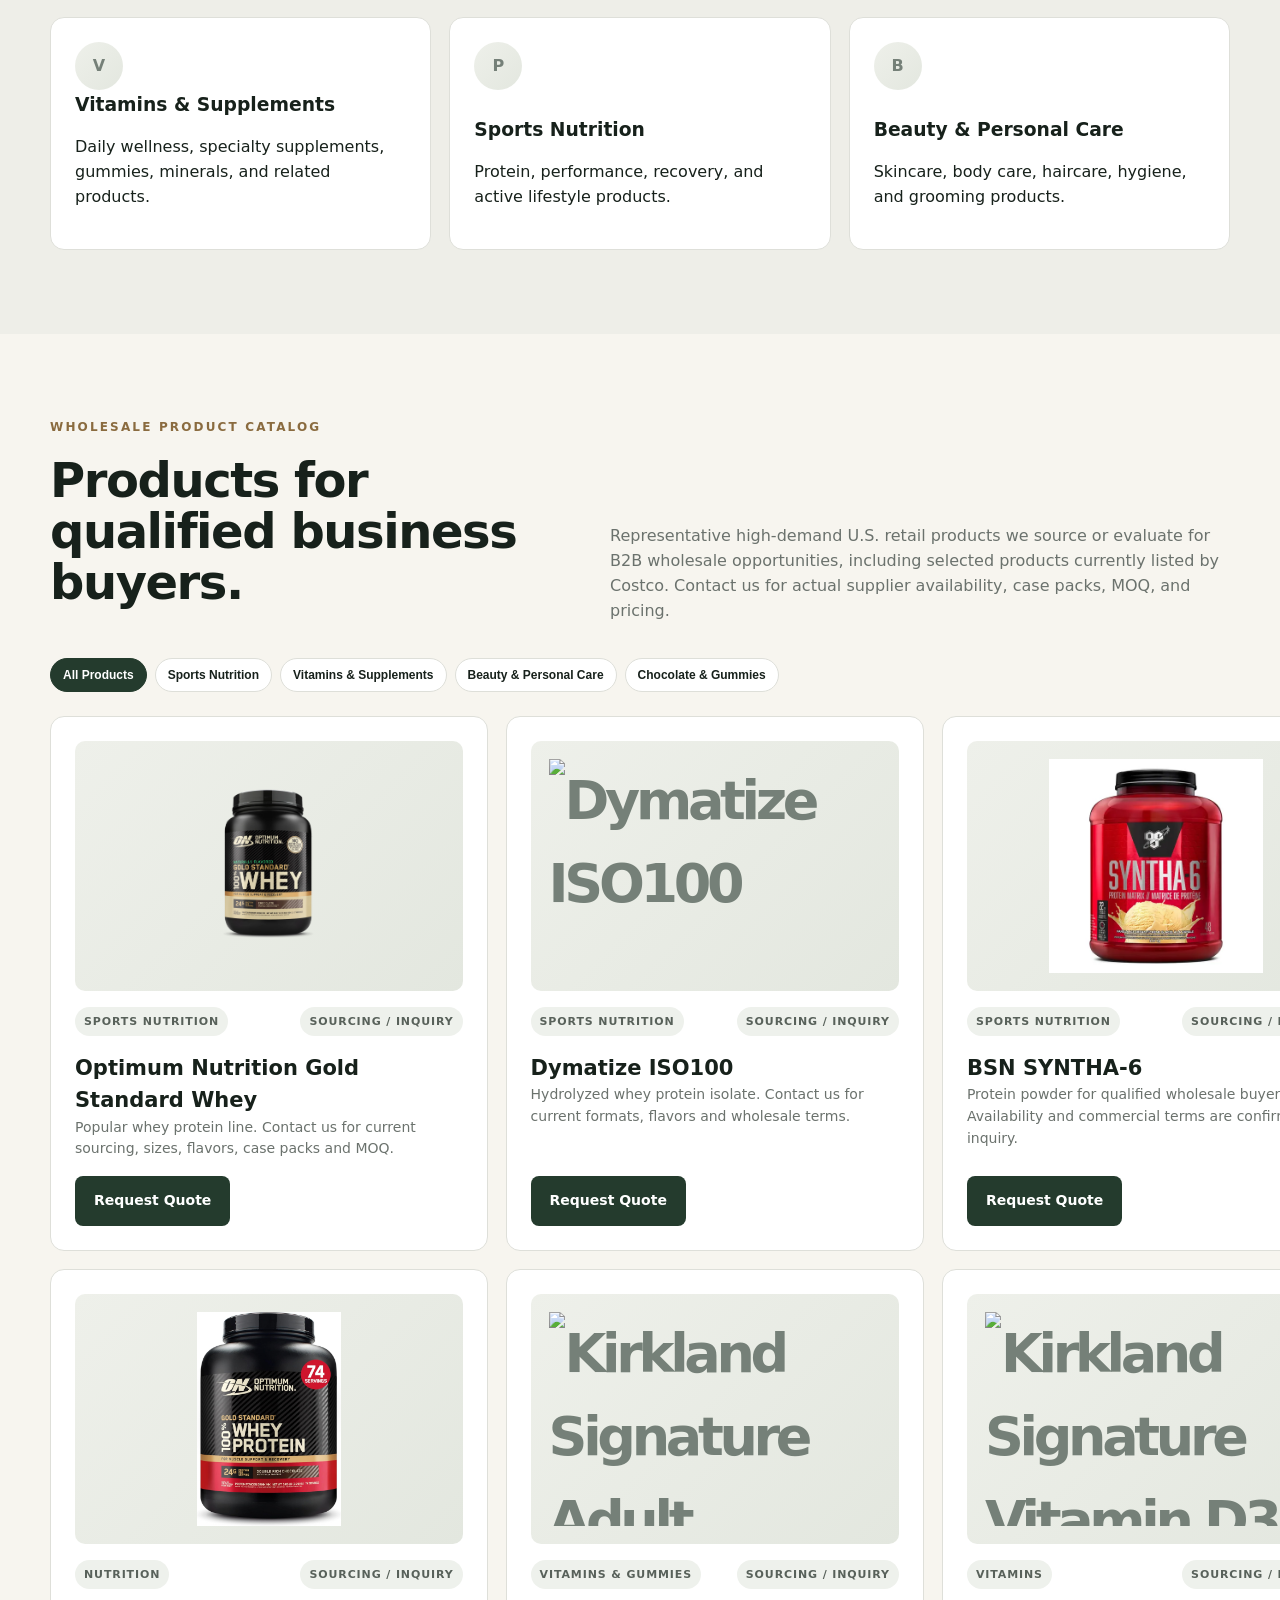
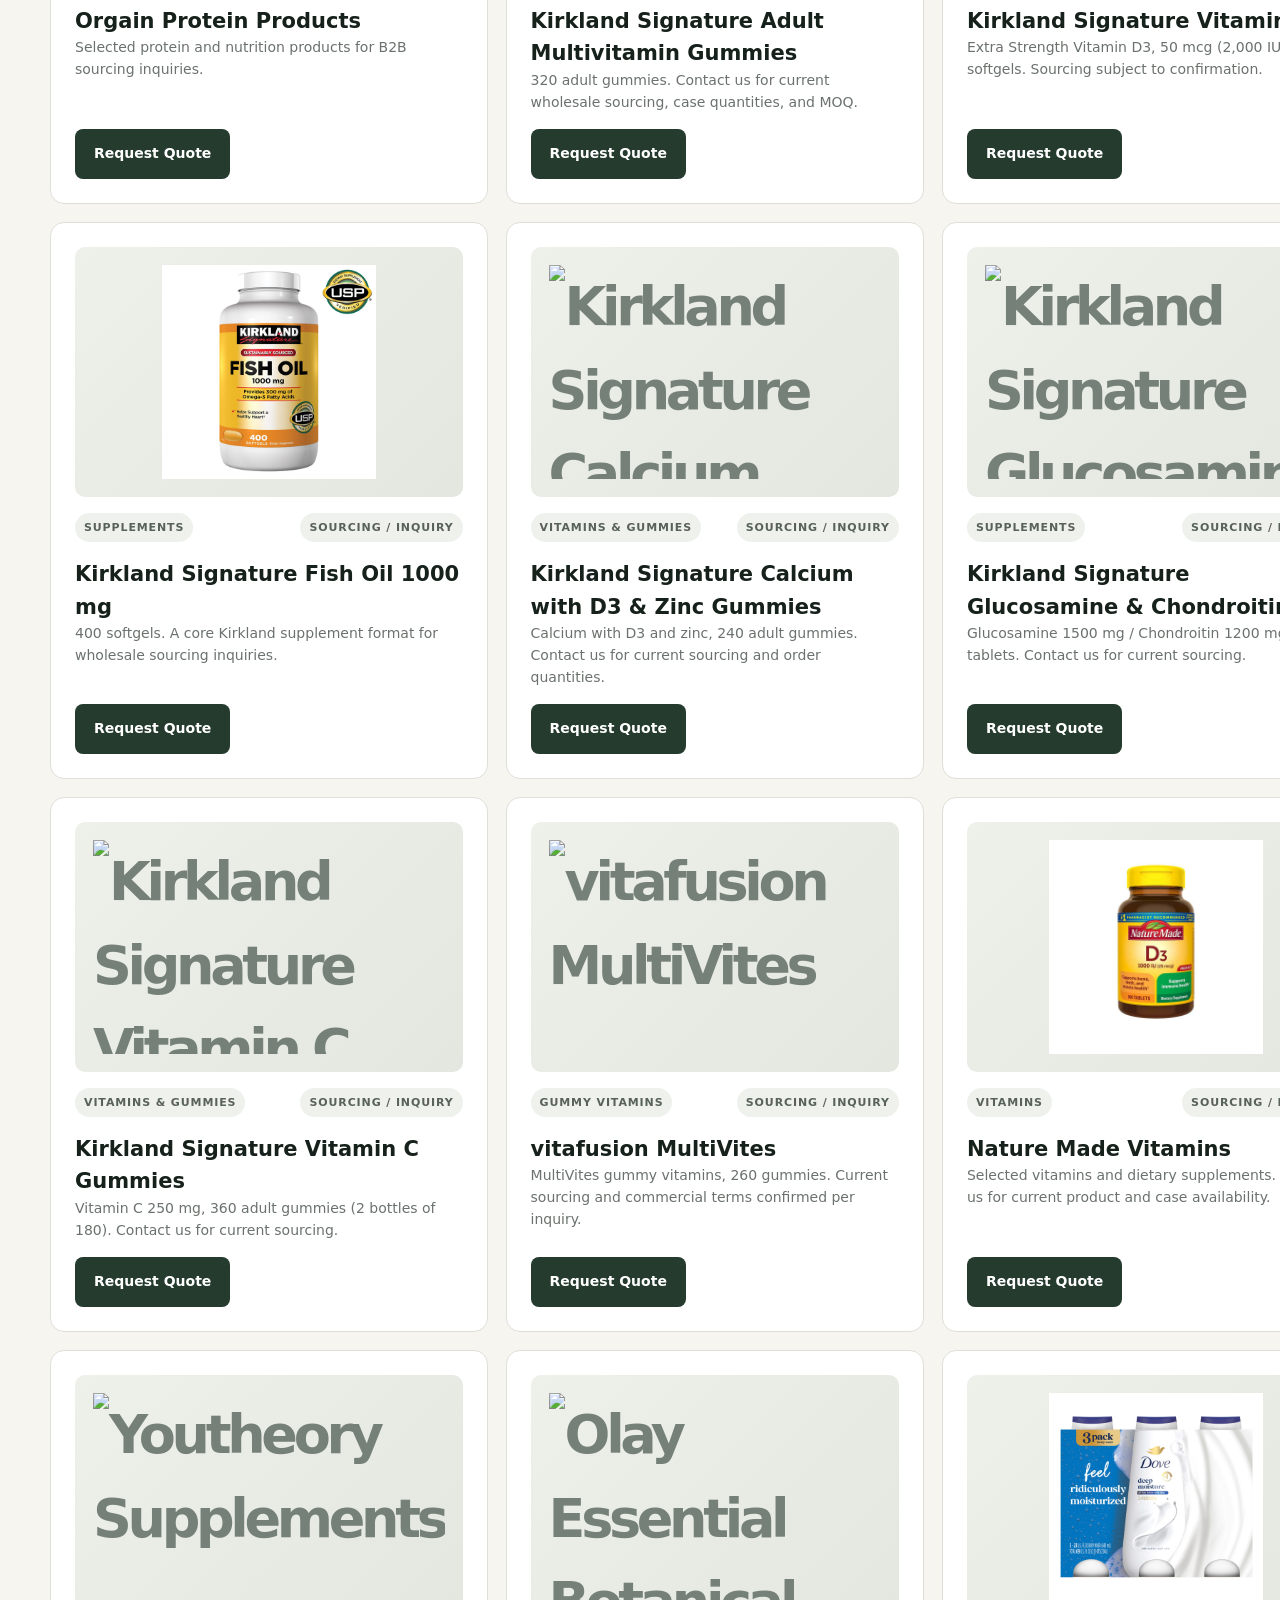
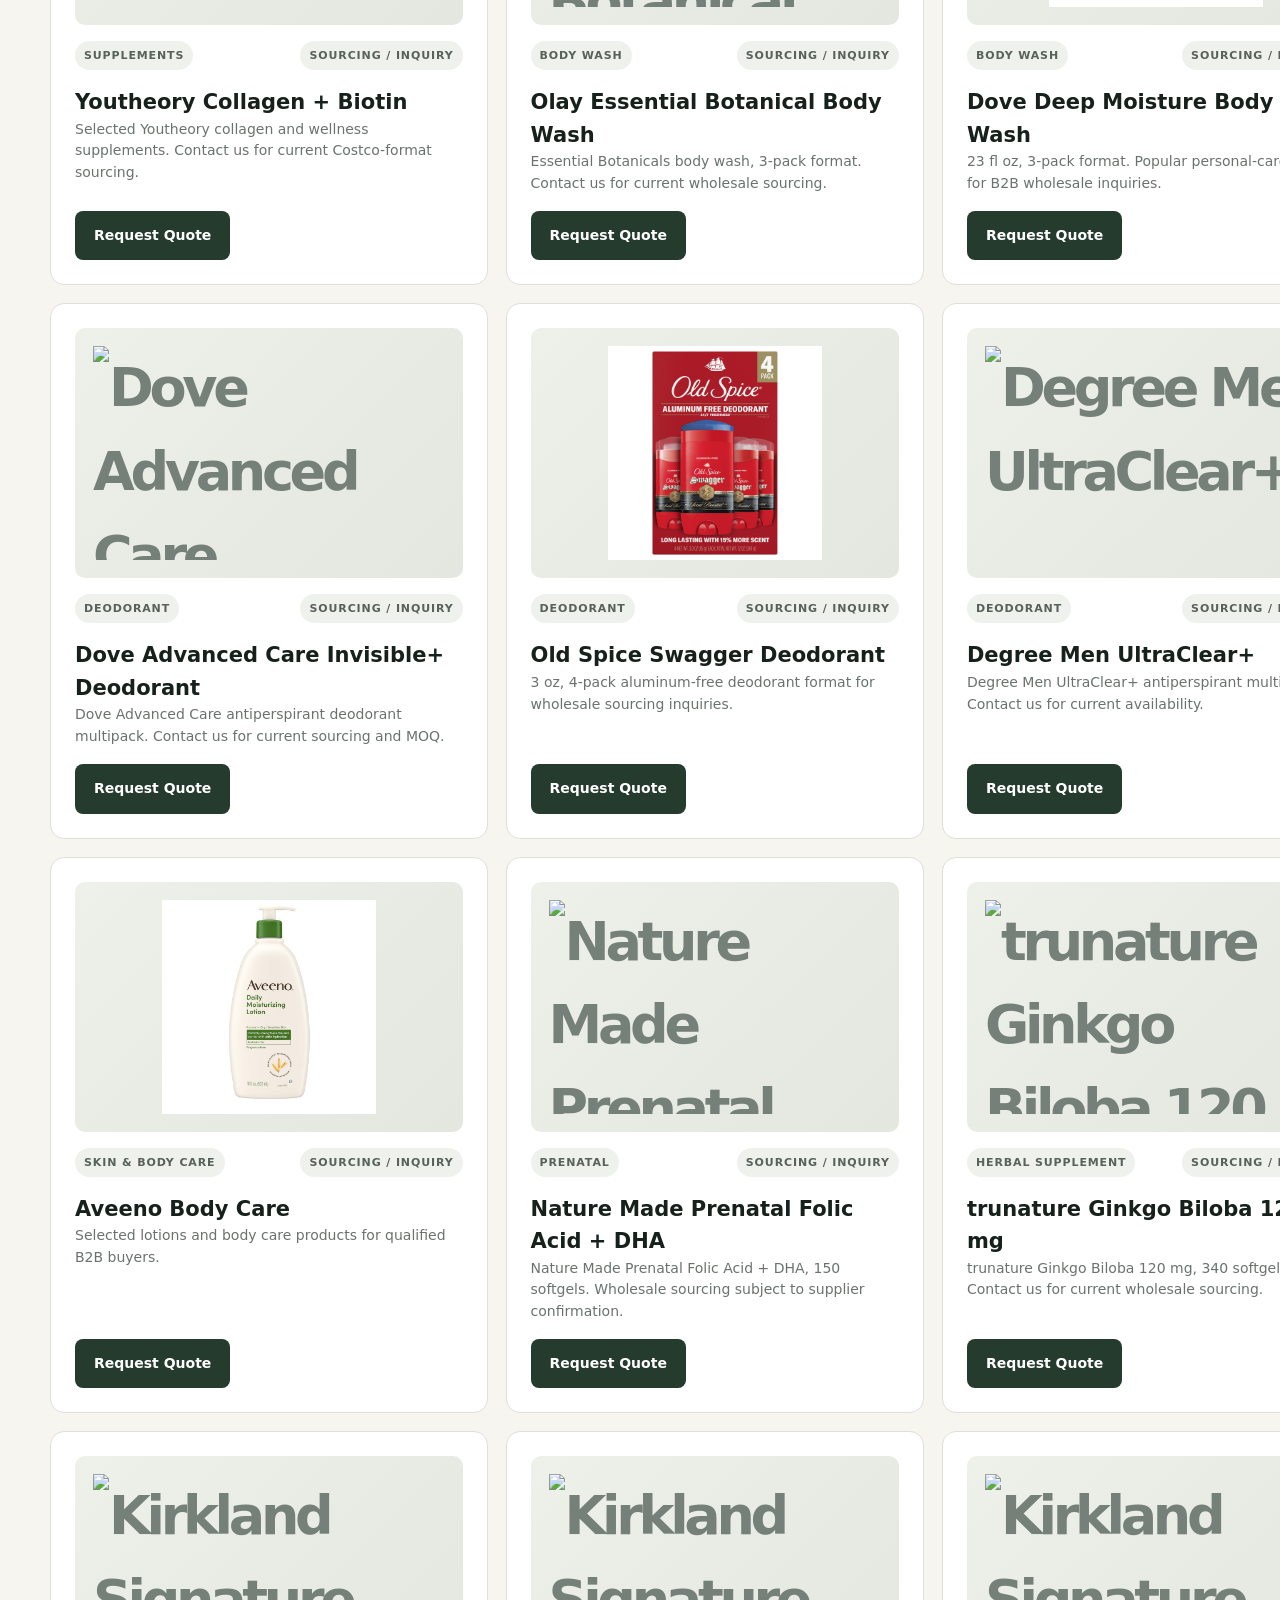
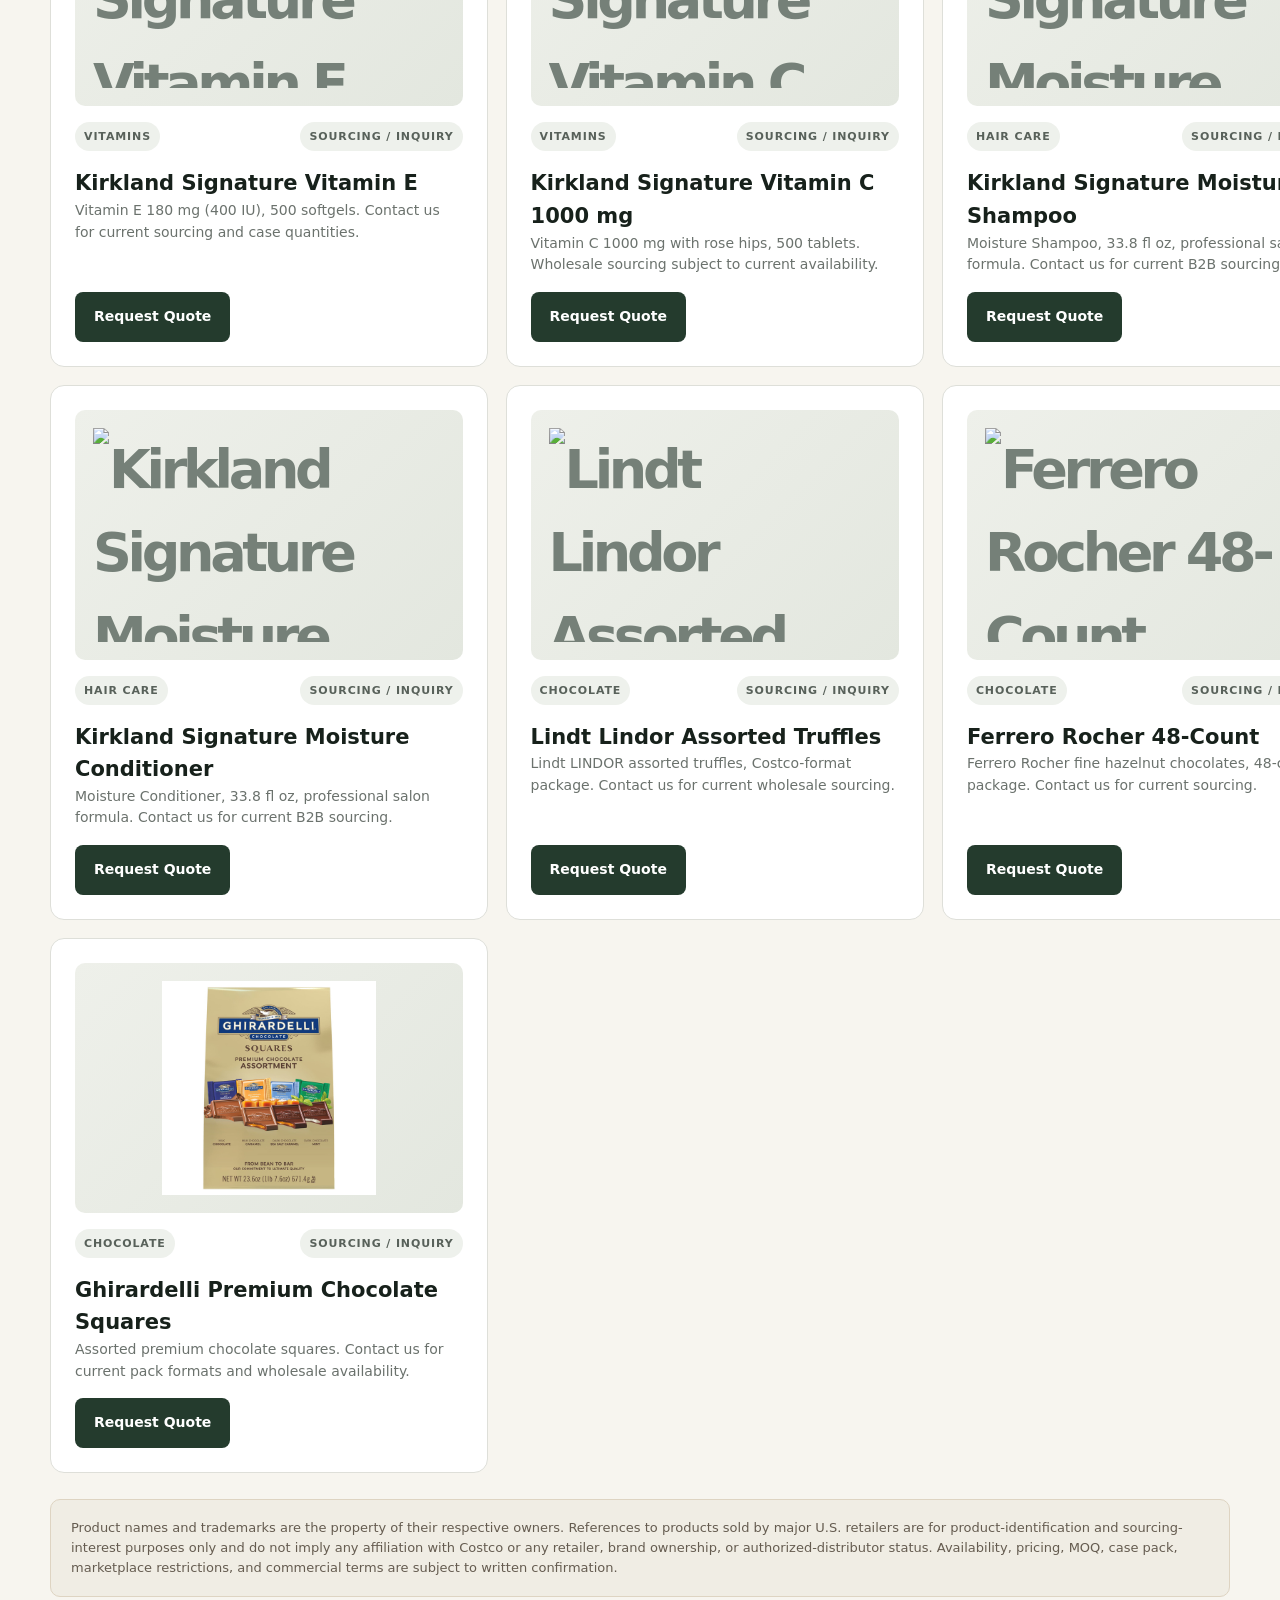
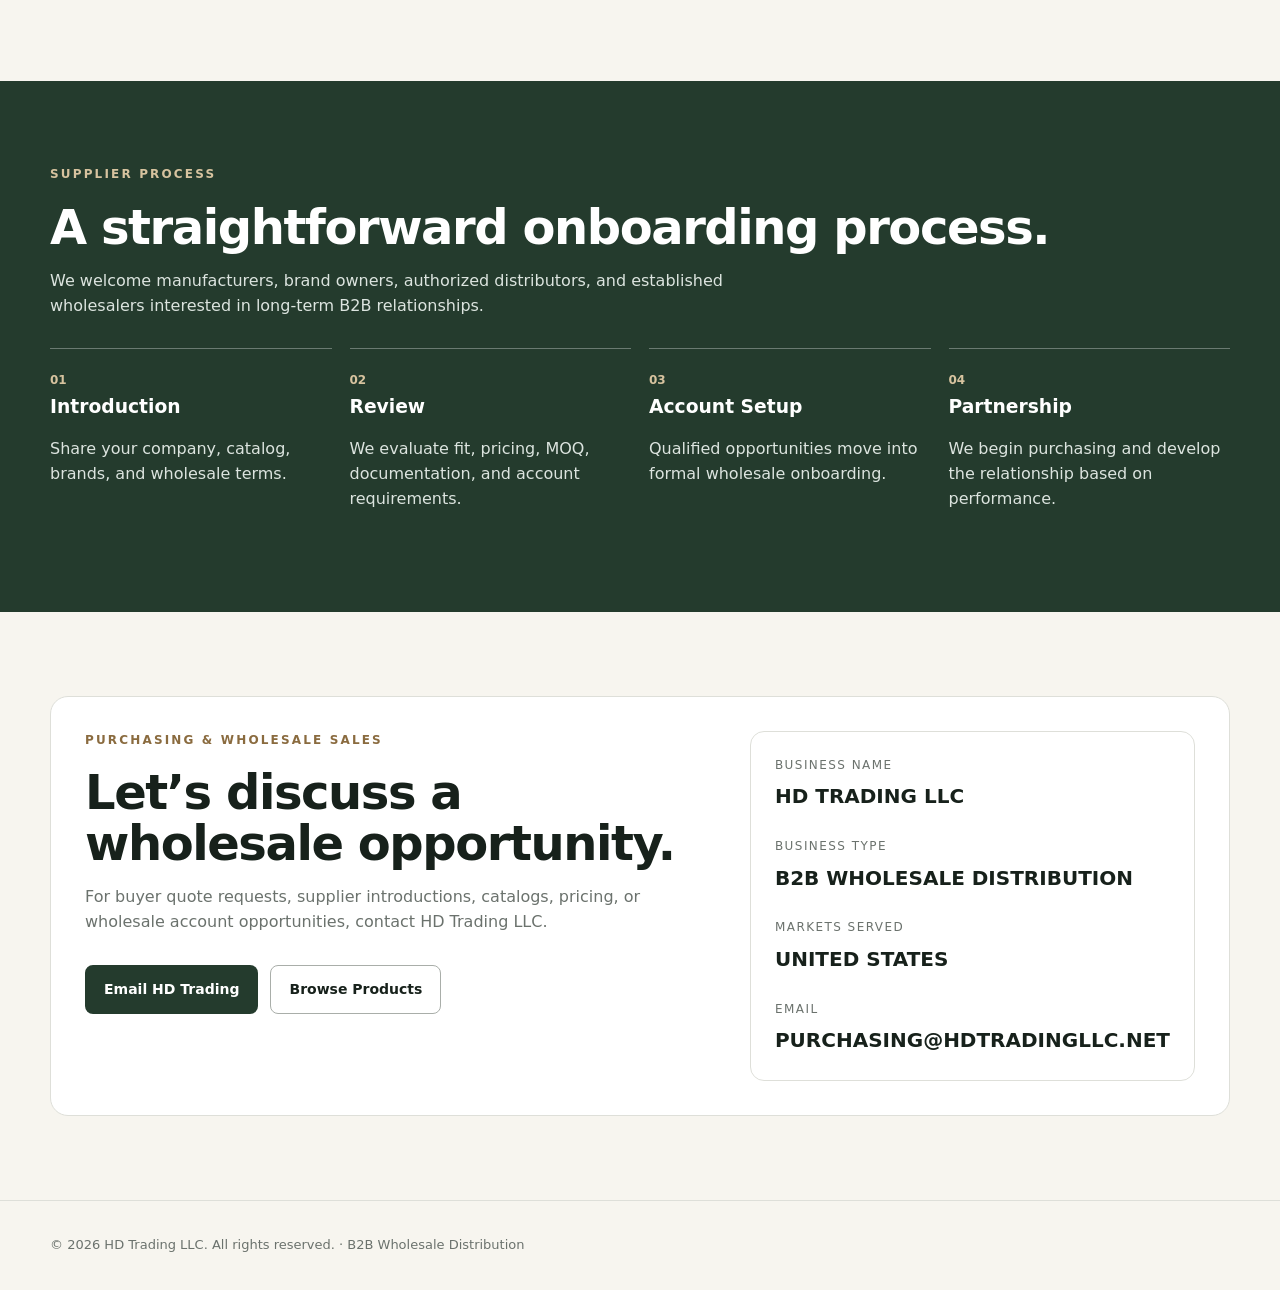
==== commit eed960d8: "Update index.html" ====
--- a/index.html
+++ b/index.html
@@ -1,11 +1,12 @@
 <!DOCTYPE html>
+
 <html lang="en">
 <head>
-  <meta charset="UTF-8" />
-  <meta name="viewport" content="width=device-width, initial-scale=1.0" />
-  <meta name="description" content="HD Trading LLC - U.S. B2B wholesale distribution for health, nutrition, beauty, personal care, sports nutrition, and OTC products." />
-  <title>HD Trading LLC | B2B Wholesale Distribution</title>
-  <style>
+<meta charset="utf-8"/>
+<meta content="width=device-width, initial-scale=1.0" name="viewport"/>
+<meta content="HD Trading LLC - U.S. B2B wholesale distribution for health, nutrition, beauty, personal care, sports nutrition, and OTC products." name="description"/>
+<title>HD Trading LLC | B2B Wholesale Distribution</title>
+<style>
     :root {
       --bg: #f7f5ef;
       --card: #ffffff;
@@ -132,338 +133,294 @@
 </head>
 <body>
 <header class="topbar">
-  <div class="container nav">
-    <a class="brand" href="#top">HD TRADING LLC</a>
-    <nav class="navlinks">
-      <a href="#about">About</a>
-      <a href="#categories">Industries</a>
-      <a href="#products">Products</a>
-      <a href="#supplier">Supplier Process</a>
-      <a href="#contact">Contact</a>
-    </nav>
-  </div>
+<div class="container nav">
+<a class="brand" href="#top">HD TRADING LLC</a>
+<nav class="navlinks">
+<a href="#about">About</a>
+<a href="#categories">Industries</a>
+<a href="#products">Products</a>
+<a href="#supplier">Supplier Process</a>
+<a href="#contact">Contact</a>
+</nav>
+</div>
 </header>
+<main id="top">
+<section class="hero">
+<div class="container hero-inner">
+<div class="eyebrow">U.S. B2B Wholesale Distribution</div>
+<h1>Connecting Brands.<br/>Delivering Value.</h1>
+<p>HD Trading LLC develops long-term wholesale relationships with manufacturers, authorized distributors, brand owners, wholesalers, and qualified business buyers across the United States.</p>
+<div class="actions">
+<a class="btn btn-primary" href="#products">View Wholesale Products</a>
+<a class="btn btn-secondary" href="mailto:purchasing@hdtradingllc.net?subject=Wholesale%20Buyer%20Inquiry">Request a Quote</a>
+</div>
+</div>
+</section>
+<section id="about">
+<div class="container">
+<div class="section-head">
+<div>
+<div class="eyebrow" style="color:#8a6b3f">About HD Trading LLC</div>
+<h2>A wholesale partner built for dependable business relationships.</h2>
+</div>
+<p>We focus on health, wellness, nutrition, beauty, personal care, sports nutrition, and OTC products for qualified B2B customers.</p>
+</div>
+<div class="intro-grid">
+<div class="card stat">Business Model<strong>B2B Wholesale</strong></div>
+<div class="card stat">Market<strong>United States</strong></div>
+<div class="card stat">Purchasing<strong>Professional &amp; Responsive</strong></div>
+<div class="card stat">Documentation<strong>Available on Request</strong></div>
+</div>
+</div>
+</section>
+<section id="categories" style="background:#eeeee8">
+<div class="container">
+<div class="section-head">
+<div>
+<div class="eyebrow" style="color:#8a6b3f">Industries We Serve</div>
+<h2>Focused categories. Flexible partnerships.</h2>
+</div>
+<p>Our sourcing priorities center on established health, wellness, nutrition, and personal care categories.</p>
+</div>
+<div class="category-grid">
+<div class="card category-card"><div class="category-icon">V</div><div><h3>Vitamins &amp; Supplements</h3><p>Daily wellness, specialty supplements, gummies, minerals, and related products.</p></div></div>
+<div class="card category-card"><div class="category-icon">P</div><div><h3>Sports Nutrition</h3><p>Protein, performance, recovery, and active lifestyle products.</p></div></div>
+<div class="card category-card"><div class="category-icon">B</div><div><h3>Beauty &amp; Personal Care</h3><p>Skincare, body care, haircare, hygiene, and grooming products.</p></div></div>
+</div>
+</div>
+</section>
+<section id="products">
+<div class="container">
+<div class="section-head">
+<div>
+<div class="eyebrow" style="color:#8a6b3f">Wholesale Product Catalog</div>
+<h2>Products for qualified business buyers.</h2>
+</div>
+<p>Representative high-demand U.S. retail products we source or evaluate for B2B wholesale opportunities, including selected products currently listed by Costco. Contact us for actual supplier availability, case packs, MOQ, and pricing.</p>
+</div>
+<div class="filters">
+<button class="filter active" data-filter="all">All Products</button>
+<button class="filter" data-filter="sports">Sports Nutrition</button>
+<button class="filter" data-filter="vitamins">Vitamins &amp; Supplements</button>
+<button class="filter" data-filter="personal">Beauty &amp; Personal Care</button>
+<button class="filter" data-filter="candy">Chocolate &amp; Gummies</button>
+</div>
+<div class="product-grid" id="productGrid">
+<article class="card product-card" data-category="sports">
+<div class="product-image"><img alt="Optimum Nutrition Gold Standard Whey" src="images/optimum-nutrition.webp"/></div>
+<div class="product-meta"><span class="pill">Sports Nutrition</span><span class="pill">Sourcing / Inquiry</span></div>
+<div><h3>Optimum Nutrition Gold Standard Whey</h3><p>Popular whey protein line. Contact us for current sourcing, sizes, flavors, case packs and MOQ.</p></div>
+<a class="btn btn-dark" href="mailto:purchasing@hdtradingllc.net?subject=Quote%20Request%20-%20Optimum%20Nutrition%20Gold%20Standard%20Whey">Request Quote</a>
+</article>
+<article class="card product-card" data-category="sports">
+<div class="product-image"><img alt="Dymatize ISO100" src="images/dymatize-iso100-real.webp"/></div>
+<div class="product-meta"><span class="pill">Sports Nutrition</span><span class="pill">Sourcing / Inquiry</span></div>
+<div><h3>Dymatize ISO100</h3><p>Hydrolyzed whey protein isolate. Contact us for current formats, flavors and wholesale terms.</p></div>
+<a class="btn btn-dark" href="mailto:purchasing@hdtradingllc.net?subject=Quote%20Request%20-%20Dymatize%20ISO100">Request Quote</a>
+</article>
+<article class="card product-card" data-category="sports">
+<div class="product-image"><img alt="BSN SYNTHA-6" src="images/bsn-syntha6.webp"/></div>
+<div class="product-meta"><span class="pill">Sports Nutrition</span><span class="pill">Sourcing / Inquiry</span></div>
+<div><h3>BSN SYNTHA-6</h3><p>Protein powder for qualified wholesale buyers. Availability and commercial terms are confirmed per inquiry.</p></div>
+<a class="btn btn-dark" href="mailto:purchasing@hdtradingllc.net?subject=Quote%20Request%20-%20BSN%20SYNTHA6">Request Quote</a>
+</article>
+<article class="card product-card" data-category="sports">
+<div class="product-image"><img alt="Orgain Protein Products" src="images/orgain.jpg"/></div>
+<div class="product-meta"><span class="pill">Nutrition</span><span class="pill">Sourcing / Inquiry</span></div>
+<div><h3>Orgain Protein Products</h3><p>Selected protein and nutrition products for B2B sourcing inquiries.</p></div>
+<a class="btn btn-dark" href="mailto:purchasing@hdtradingllc.net?subject=Quote%20Request%20-%20Orgain%20Protein%20Products">Request Quote</a>
+</article>
+<article class="card product-card" data-category="vitamins">
+<div class="product-image"><img alt="Kirkland Signature Adult Multivitamin Gummies" src="images/kirkland-multivitamin-costco.jpg"/></div>
+<div class="product-meta"><span class="pill">Vitamins &amp; Gummies</span><span class="pill">Sourcing / Inquiry</span></div>
+<div><h3>Kirkland Signature Adult Multivitamin Gummies</h3><p>320 adult gummies. Contact us for current wholesale sourcing, case quantities, and MOQ.</p></div>
+<a class="btn btn-dark" href="mailto:purchasing@hdtradingllc.net?subject=Quote%20Request%20-%20Kirkland%20Signature%20Adult%20Multivitamin%20Gummies">Request Quote</a>
+</article>
+<article class="card product-card" data-category="vitamins">
+<div class="product-image"><img alt="Kirkland Signature Vitamin D3" src="images/kirkland-d3-costco.jpg"/></div>
+<div class="product-meta"><span class="pill">Vitamins</span><span class="pill">Sourcing / Inquiry</span></div>
+<div><h3>Kirkland Signature Vitamin D3</h3><p>Extra Strength Vitamin D3, 50 mcg (2,000 IU), 600 softgels. Sourcing subject to confirmation.</p></div>
+<a class="btn btn-dark" href="mailto:purchasing@hdtradingllc.net?subject=Quote%20Request%20-%20Kirkland%20Signature%20Vitamin%20D3">Request Quote</a>
+</article>
+<article class="card product-card" data-category="vitamins">
+<div class="product-image"><img alt="Kirkland Signature Fish Oil 1000 mg" src="images/kirkland-fishoil.jpg"/></div>
+<div class="product-meta"><span class="pill">Supplements</span><span class="pill">Sourcing / Inquiry</span></div>
+<div><h3>Kirkland Signature Fish Oil 1000 mg</h3><p>400 softgels. A core Kirkland supplement format for wholesale sourcing inquiries.</p></div>
+<a class="btn btn-dark" href="mailto:purchasing@hdtradingllc.net?subject=Quote%20Request%20-%20Kirkland%20Signature%20Fish%20Oil%201000%20mg">Request Quote</a>
+</article>
+<article class="card product-card" data-category="vitamins">
+<div class="product-image"><img alt="Kirkland Signature Calcium with D3 &amp; Zinc Gummies" src="images/kirkland-calcium-costco.jpg"/></div>
+<div class="product-meta"><span class="pill">Vitamins &amp; Gummies</span><span class="pill">Sourcing / Inquiry</span></div>
+<div><h3>Kirkland Signature Calcium with D3 &amp; Zinc Gummies</h3><p>Calcium with D3 and zinc, 240 adult gummies. Contact us for current sourcing and order quantities.</p></div>
+<a class="btn btn-dark" href="mailto:purchasing@hdtradingllc.net?subject=Quote%20Request%20-%20Kirkland%20Signature%20Calcium%20with%20D3%20%20Zinc%20Gummies">Request Quote</a>
+</article>
+<article class="card product-card" data-category="vitamins">
+<div class="product-image"><img alt="Kirkland Signature Glucosamine &amp; Chondroitin" src="images/kirkland-glucosamine-costco.jpg"/></div>
+<div class="product-meta"><span class="pill">Supplements</span><span class="pill">Sourcing / Inquiry</span></div>
+<div><h3>Kirkland Signature Glucosamine &amp; Chondroitin</h3><p>Glucosamine 1500 mg / Chondroitin 1200 mg, 280 tablets. Contact us for current sourcing.</p></div>
+<a class="btn btn-dark" href="mailto:purchasing@hdtradingllc.net?subject=Quote%20Request%20-%20Kirkland%20Signature%20Glucosamine%20%20Chondroitin">Request Quote</a>
+</article>
+<article class="card product-card" data-category="vitamins">
+<div class="product-image"><img alt="Kirkland Signature Vitamin C Gummies" src="images/kirkland-vitamin-c-gummies-costco.jpg"/></div>
+<div class="product-meta"><span class="pill">Vitamins &amp; Gummies</span><span class="pill">Sourcing / Inquiry</span></div>
+<div><h3>Kirkland Signature Vitamin C Gummies</h3><p>Vitamin C 250 mg, 360 adult gummies (2 bottles of 180). Contact us for current sourcing.</p></div>
+<a class="btn btn-dark" href="mailto:purchasing@hdtradingllc.net?subject=Quote%20Request%20-%20Kirkland%20Signature%20Vitamin%20C%20Gummies">Request Quote</a>
+</article>
+<article class="card product-card" data-category="vitamins">
+<div class="product-image"><img alt="vitafusion MultiVites" src="images/vitafusion-costco.jpg"/></div>
+<div class="product-meta"><span class="pill">Gummy Vitamins</span><span class="pill">Sourcing / Inquiry</span></div>
+<div><h3>vitafusion MultiVites</h3><p>MultiVites gummy vitamins, 260 gummies. Current sourcing and commercial terms confirmed per inquiry.</p></div>
+<a class="btn btn-dark" href="mailto:purchasing@hdtradingllc.net?subject=Quote%20Request%20-%20vitafusion%20MultiVites">Request Quote</a>
+</article>
+<article class="card product-card" data-category="vitamins">
+<div class="product-image"><img alt="Nature Made Vitamins" src="images/nature-made.jpg"/></div>
+<div class="product-meta"><span class="pill">Vitamins</span><span class="pill">Sourcing / Inquiry</span></div>
+<div><h3>Nature Made Vitamins</h3><p>Selected vitamins and dietary supplements. Contact us for current product and case availability.</p></div>
+<a class="btn btn-dark" href="mailto:purchasing@hdtradingllc.net?subject=Quote%20Request%20-%20Nature%20Made%20Vitamins">Request Quote</a>
+</article>
+<article class="card product-card" data-category="vitamins">
+<div class="product-image"><img alt="Youtheory Supplements" src="images/youtheory-costco.jpg"/></div>
+<div class="product-meta"><span class="pill">Supplements</span><span class="pill">Sourcing / Inquiry</span></div>
+<div><h3>Youtheory Collagen + Biotin</h3><p>Selected Youtheory collagen and wellness supplements. Contact us for current Costco-format sourcing.</p></div>
+<a class="btn btn-dark" href="mailto:purchasing@hdtradingllc.net?subject=Quote%20Request%20-%20Youtheory%20Supplements">Request Quote</a>
+</article>
+<article class="card product-card" data-category="personal">
+<div class="product-image"><img alt="Olay Essential Botanical Body Wash" src="images/olay-bodywash-costco.jpg"/></div>
+<div class="product-meta"><span class="pill">Body Wash</span><span class="pill">Sourcing / Inquiry</span></div>
+<div><h3>Olay Essential Botanical Body Wash</h3><p>Essential Botanicals body wash, 3-pack format. Contact us for current wholesale sourcing.</p></div>
+<a class="btn btn-dark" href="mailto:purchasing@hdtradingllc.net?subject=Quote%20Request%20-%20Olay%20Essential%20Botanical%20Body%20Wash">Request Quote</a>
+</article>
+<article class="card product-card" data-category="personal">
+<div class="product-image"><img alt="Dove Deep Moisture Body Wash" src="images/dove-bodywash.jpg"/></div>
+<div class="product-meta"><span class="pill">Body Wash</span><span class="pill">Sourcing / Inquiry</span></div>
+<div><h3>Dove Deep Moisture Body Wash</h3><p>23 fl oz, 3-pack format. Popular personal-care item for B2B wholesale inquiries.</p></div>
+<a class="btn btn-dark" href="mailto:purchasing@hdtradingllc.net?subject=Quote%20Request%20-%20Dove%20Deep%20Moisture%20Body%20Wash">Request Quote</a>
+</article>
+<article class="card product-card" data-category="personal">
+<div class="product-image"><img alt="Dove Advanced Care Invisible+ Deodorant" src="images/dove-deodorant-costco.jpg"/></div>
+<div class="product-meta"><span class="pill">Deodorant</span><span class="pill">Sourcing / Inquiry</span></div>
+<div><h3>Dove Advanced Care Invisible+ Deodorant</h3><p>Dove Advanced Care antiperspirant deodorant multipack. Contact us for current sourcing and MOQ.</p></div>
+<a class="btn btn-dark" href="mailto:purchasing@hdtradingllc.net?subject=Quote%20Request%20-%20Dove%20Advanced%20Care%20Invisible%20Deodorant">Request Quote</a>
+</article>
+<article class="card product-card" data-category="personal">
+<div class="product-image"><img alt="Old Spice Swagger Deodorant" src="images/oldspice.jpg"/></div>
+<div class="product-meta"><span class="pill">Deodorant</span><span class="pill">Sourcing / Inquiry</span></div>
+<div><h3>Old Spice Swagger Deodorant</h3><p>3 oz, 4-pack aluminum-free deodorant format for wholesale sourcing inquiries.</p></div>
+<a class="btn btn-dark" href="mailto:purchasing@hdtradingllc.net?subject=Quote%20Request%20-%20Old%20Spice%20Swagger%20Deodorant">Request Quote</a>
+</article>
+<article class="card product-card" data-category="personal">
+<div class="product-image"><img alt="Degree Men UltraClear+" src="images/degree-costco.jpg"/></div>
+<div class="product-meta"><span class="pill">Deodorant</span><span class="pill">Sourcing / Inquiry</span></div>
+<div><h3>Degree Men UltraClear+</h3><p>Degree Men UltraClear+ antiperspirant multipack. Contact us for current availability.</p></div>
+<a class="btn btn-dark" href="mailto:purchasing@hdtradingllc.net?subject=Quote%20Request%20-%20Degree%20Men%20UltraClear">Request Quote</a>
+</article>
+<article class="card product-card" data-category="personal">
+<div class="product-image"><img alt="Aveeno Body Care" src="images/aveeno.jpg"/></div>
+<div class="product-meta"><span class="pill">Skin &amp; Body Care</span><span class="pill">Sourcing / Inquiry</span></div>
+<div><h3>Aveeno Body Care</h3><p>Selected lotions and body care products for qualified B2B buyers.</p></div>
+<a class="btn btn-dark" href="mailto:purchasing@hdtradingllc.net?subject=Quote%20Request%20-%20Aveeno%20Body%20Care">Request Quote</a>
+</article>
+<article class="card product-card" data-category="vitamins">
+<div class="product-image"><img alt="Nature Made Prenatal Folic Acid + DHA" src="images/naturemade-prenatal-costco.jpg"/></div>
+<div class="product-meta"><span class="pill">Prenatal</span><span class="pill">Sourcing / Inquiry</span></div>
+<div><h3>Nature Made Prenatal Folic Acid + DHA</h3><p>Nature Made Prenatal Folic Acid + DHA, 150 softgels. Wholesale sourcing subject to supplier confirmation.</p></div>
+<a class="btn btn-dark" href="mailto:purchasing@hdtradingllc.net?subject=Quote%20Request%20-%20Nature%20Made%20Prenatal%20Folic%20Acid%20%20DHA">Request Quote</a>
+</article>
+<article class="card product-card" data-category="vitamins">
+<div class="product-image"><img alt="trunature Ginkgo Biloba 120 mg" src="images/trunature-ginkgo-costco.jpg"/></div>
+<div class="product-meta"><span class="pill">Herbal Supplement</span><span class="pill">Sourcing / Inquiry</span></div>
+<div><h3>trunature Ginkgo Biloba 120 mg</h3><p>trunature Ginkgo Biloba 120 mg, 340 softgels. Contact us for current wholesale sourcing.</p></div>
+<a class="btn btn-dark" href="mailto:purchasing@hdtradingllc.net?subject=Quote%20Request%20-%20trunature%20Ginkgo%20Biloba%20120%20mg">Request Quote</a>
+</article>
+<article class="card product-card" data-category="vitamins">
+<div class="product-image"><img alt="Kirkland Signature Vitamin E" src="images/kirkland-vitamin-e-costco.jpg"/></div>
+<div class="product-meta"><span class="pill">Vitamins</span><span class="pill">Sourcing / Inquiry</span></div>
+<div><h3>Kirkland Signature Vitamin E</h3><p>Vitamin E 180 mg (400 IU), 500 softgels. Contact us for current sourcing and case quantities.</p></div>
+<a class="btn btn-dark" href="mailto:purchasing@hdtradingllc.net?subject=Quote%20Request%20-%20Kirkland%20Signature%20Vitamin%20E">Request Quote</a>
+</article>
 
-<main id="top">
-  <section class="hero">
-    <div class="container hero-inner">
-      <div class="eyebrow">U.S. B2B Wholesale Distribution</div>
-      <h1>Connecting Brands.<br/>Delivering Value.</h1>
-      <p>HD Trading LLC develops long-term wholesale relationships with manufacturers, authorized distributors, brand owners, wholesalers, and qualified business buyers across the United States.</p>
-      <div class="actions">
-        <a class="btn btn-primary" href="#products">View Wholesale Products</a>
-        <a class="btn btn-secondary" href="mailto:purchasing@hdtradingllc.net?subject=Wholesale%20Buyer%20Inquiry">Request a Quote</a>
-      </div>
-    </div>
-  </section>
-
-  <section id="about">
-    <div class="container">
-      <div class="section-head">
-        <div>
-          <div class="eyebrow" style="color:#8a6b3f">About HD Trading LLC</div>
-          <h2>A wholesale partner built for dependable business relationships.</h2>
-        </div>
-        <p>We focus on health, wellness, nutrition, beauty, personal care, sports nutrition, and OTC products for qualified B2B customers.</p>
-      </div>
-      <div class="intro-grid">
-        <div class="card stat">Business Model<strong>B2B Wholesale</strong></div>
-        <div class="card stat">Market<strong>United States</strong></div>
-        <div class="card stat">Purchasing<strong>Professional & Responsive</strong></div>
-        <div class="card stat">Documentation<strong>Available on Request</strong></div>
-      </div>
-    </div>
-  </section>
-
-  <section id="categories" style="background:#eeeee8">
-    <div class="container">
-      <div class="section-head">
-        <div>
-          <div class="eyebrow" style="color:#8a6b3f">Industries We Serve</div>
-          <h2>Focused categories. Flexible partnerships.</h2>
-        </div>
-        <p>Our sourcing priorities center on established health, wellness, nutrition, and personal care categories.</p>
-      </div>
-      <div class="category-grid">
-        <div class="card category-card"><div class="category-icon">V</div><div><h3>Vitamins & Supplements</h3><p>Daily wellness, specialty supplements, gummies, minerals, and related products.</p></div></div>
-        <div class="card category-card"><div class="category-icon">P</div><div><h3>Sports Nutrition</h3><p>Protein, performance, recovery, and active lifestyle products.</p></div></div>
-        <div class="card category-card"><div class="category-icon">B</div><div><h3>Beauty & Personal Care</h3><p>Skincare, body care, haircare, hygiene, and grooming products.</p></div></div>
-      </div>
-    </div>
-  </section>
-
-  <section id="products">
-    <div class="container">
-      <div class="section-head">
-        <div>
-          <div class="eyebrow" style="color:#8a6b3f">Wholesale Product Catalog</div>
-          <h2>Products for qualified business buyers.</h2>
-        </div>
-        <p>Representative products and high-demand U.S. retail formats we source or evaluate for B2B wholesale opportunities, including selected products currently listed by Costco. Contact us for actual supplier availability, case packs, MOQ, and pricing.</p>
-      </div>
-
-      <div class="filters">
-        <button class="filter active" data-filter="all">All Products</button>
-        <button class="filter" data-filter="sports">Sports Nutrition</button>
-        <button class="filter" data-filter="vitamins">Vitamins & Supplements</button>
-        <button class="filter" data-filter="personal">Beauty & Personal Care</button>
-        <button class="filter" data-filter="candy">Chocolate & Gummies</button>
-      </div>
-
-      <div class="product-grid" id="productGrid">
-        <article class="card product-card" data-category="sports">
-          <div class="product-image"><img src="images/optimum-nutrition.webp" alt="Optimum Nutrition Gold Standard Whey"></div>
-          <div class="product-meta"><span class="pill">Sports Nutrition</span><span class="pill">Sourcing / Inquiry</span></div>
-          <div><h3>Optimum Nutrition Gold Standard Whey</h3><p>Popular whey protein line. Contact us for current sourcing, sizes, flavors, case packs and MOQ.</p></div>
-          <a class="btn btn-dark" href="mailto:purchasing@hdtradingllc.net?subject=Quote%20Request%20-%20Optimum%20Nutrition%20Gold%20Standard%20Whey">Request Quote</a>
-        </article>
-
-        <article class="card product-card" data-category="sports">
-          <div class="product-image"><img src="images/dymatize-v5.png" alt="Dymatize ISO100"></div>
-          <div class="product-meta"><span class="pill">Sports Nutrition</span><span class="pill">Sourcing / Inquiry</span></div>
-          <div><h3>Dymatize ISO100</h3><p>Hydrolyzed whey protein isolate. Contact us for current formats, flavors and wholesale terms.</p></div>
-          <a class="btn btn-dark" href="mailto:purchasing@hdtradingllc.net?subject=Quote%20Request%20-%20Dymatize%20ISO100">Request Quote</a>
-        </article>
-
-        <article class="card product-card" data-category="sports">
-          <div class="product-image"><img src="images/bsn-syntha6.webp" alt="BSN SYNTHA-6"></div>
-          <div class="product-meta"><span class="pill">Sports Nutrition</span><span class="pill">Sourcing / Inquiry</span></div>
-          <div><h3>BSN SYNTHA-6</h3><p>Protein powder for qualified wholesale buyers. Availability and commercial terms are confirmed per inquiry.</p></div>
-          <a class="btn btn-dark" href="mailto:purchasing@hdtradingllc.net?subject=Quote%20Request%20-%20BSN%20SYNTHA6">Request Quote</a>
-        </article>
-
-        <article class="card product-card" data-category="sports">
-          <div class="product-image"><img src="images/orgain.jpg" alt="Orgain Protein Products"></div>
-          <div class="product-meta"><span class="pill">Nutrition</span><span class="pill">Sourcing / Inquiry</span></div>
-          <div><h3>Orgain Protein Products</h3><p>Selected protein and nutrition products for B2B sourcing inquiries.</p></div>
-          <a class="btn btn-dark" href="mailto:purchasing@hdtradingllc.net?subject=Quote%20Request%20-%20Orgain%20Protein%20Products">Request Quote</a>
-        </article>
-
-        <article class="card product-card" data-category="vitamins">
-          <div class="product-image"><img src="images/kirkland-multivitamin.png" alt="Kirkland Signature Adult Multivitamin Gummies"></div>
-          <div class="product-meta"><span class="pill">Vitamins & Gummies</span><span class="pill">Sourcing / Inquiry</span></div>
-          <div><h3>Kirkland Signature Adult Multivitamin Gummies</h3><p>320-count adult multivitamin gummy format commonly sold by Costco. Ask for current source, MOQ and case availability.</p></div>
-          <a class="btn btn-dark" href="mailto:purchasing@hdtradingllc.net?subject=Quote%20Request%20-%20Kirkland%20Signature%20Adult%20Multivitamin%20Gummies">Request Quote</a>
-        </article>
-
-        <article class="card product-card" data-category="vitamins">
-          <div class="product-image"><img src="images/kirkland-d3.png" alt="Kirkland Signature Vitamin D3"></div>
-          <div class="product-meta"><span class="pill">Vitamins</span><span class="pill">Sourcing / Inquiry</span></div>
-          <div><h3>Kirkland Signature Vitamin D3</h3><p>Extra Strength D3 50 mcg / 2000 IU, 600 softgels. Wholesale sourcing subject to confirmation.</p></div>
-          <a class="btn btn-dark" href="mailto:purchasing@hdtradingllc.net?subject=Quote%20Request%20-%20Kirkland%20Signature%20Vitamin%20D3">Request Quote</a>
-        </article>
-
-        <article class="card product-card" data-category="vitamins">
-          <div class="product-image"><img src="images/kirkland-fishoil.jpg" alt="Kirkland Signature Fish Oil 1000 mg"></div>
-          <div class="product-meta"><span class="pill">Supplements</span><span class="pill">Sourcing / Inquiry</span></div>
-          <div><h3>Kirkland Signature Fish Oil 1000 mg</h3><p>400 softgels. A core Kirkland supplement format for wholesale sourcing inquiries.</p></div>
-          <a class="btn btn-dark" href="mailto:purchasing@hdtradingllc.net?subject=Quote%20Request%20-%20Kirkland%20Signature%20Fish%20Oil%201000%20mg">Request Quote</a>
-        </article>
-
-        <article class="card product-card" data-category="vitamins">
-          <div class="product-image"><img src="images/kirkland-calcium.png" alt="Kirkland Signature Calcium with D3 &amp; Zinc Gummies"></div>
-          <div class="product-meta"><span class="pill">Vitamins & Gummies</span><span class="pill">Sourcing / Inquiry</span></div>
-          <div><h3>Kirkland Signature Calcium with D3 & Zinc Gummies</h3><p>240 adult gummies. Contact us for current supplier availability and order quantities.</p></div>
-          <a class="btn btn-dark" href="mailto:purchasing@hdtradingllc.net?subject=Quote%20Request%20-%20Kirkland%20Signature%20Calcium%20with%20D3%20%20Zinc%20Gummies">Request Quote</a>
-        </article>
-
-        <article class="card product-card" data-category="vitamins">
-          <div class="product-image"><img src="images/kirkland-glucosamine-v5.png" alt="Kirkland Signature Glucosamine &amp; Chondroitin"></div>
-          <div class="product-meta"><span class="pill">Supplements</span><span class="pill">Sourcing / Inquiry</span></div>
-          <div><h3>Kirkland Signature Glucosamine & Chondroitin</h3><p>Joint-support supplement format. Product availability and commercial terms confirmed per inquiry.</p></div>
-          <a class="btn btn-dark" href="mailto:purchasing@hdtradingllc.net?subject=Quote%20Request%20-%20Kirkland%20Signature%20Glucosamine%20%20Chondroitin">Request Quote</a>
-        </article>
-
-        <article class="card product-card" data-category="vitamins">
-          <div class="product-image"><img src="images/kirkland-vitamin-c-v5.png" alt="Kirkland Signature Vitamin C Gummies"></div>
-          <div class="product-meta"><span class="pill">Vitamins & Gummies</span><span class="pill">Sourcing / Inquiry</span></div>
-          <div><h3>Kirkland Signature Vitamin C Gummies</h3><p>Adult gummy vitamin format. Contact us for current pack configuration and sourcing.</p></div>
-          <a class="btn btn-dark" href="mailto:purchasing@hdtradingllc.net?subject=Quote%20Request%20-%20Kirkland%20Signature%20Vitamin%20C%20Gummies">Request Quote</a>
-        </article>
-
-        <article class="card product-card" data-category="vitamins">
-          <div class="product-image"><img src="images/vitafusion.jpg" alt="vitafusion MultiVites"></div>
-          <div class="product-meta"><span class="pill">Gummy Vitamins</span><span class="pill">Sourcing / Inquiry</span></div>
-          <div><h3>vitafusion MultiVites</h3><p>260 gummies. Natural berry, peach and orange flavors; sourcing availability varies.</p></div>
-          <a class="btn btn-dark" href="mailto:purchasing@hdtradingllc.net?subject=Quote%20Request%20-%20vitafusion%20MultiVites">Request Quote</a>
-        </article>
-
-        <article class="card product-card" data-category="vitamins">
-          <div class="product-image"><img src="images/nature-made.jpg" alt="Nature Made Vitamins"></div>
-          <div class="product-meta"><span class="pill">Vitamins</span><span class="pill">Sourcing / Inquiry</span></div>
-          <div><h3>Nature Made Vitamins</h3><p>Selected vitamins and dietary supplements. Contact us for current product and case availability.</p></div>
-          <a class="btn btn-dark" href="mailto:purchasing@hdtradingllc.net?subject=Quote%20Request%20-%20Nature%20Made%20Vitamins">Request Quote</a>
-        </article>
-
-        <article class="card product-card" data-category="vitamins">
-          <div class="product-image"><img src="images/youtheory-v5.png" alt="Youtheory Supplements"></div>
-          <div class="product-meta"><span class="pill">Supplements</span><span class="pill">Sourcing / Inquiry</span></div>
-          <div><h3>Youtheory Supplements</h3><p>Selected wellness and supplement products. Availability is subject to supplier confirmation.</p></div>
-          <a class="btn btn-dark" href="mailto:purchasing@hdtradingllc.net?subject=Quote%20Request%20-%20Youtheory%20Supplements">Request Quote</a>
-        </article>
-
-        <article class="card product-card" data-category="personal">
-          <div class="product-image"><img src="images/olay-bodywash.png" alt="Olay Essential Botanical Body Wash"></div>
-          <div class="product-meta"><span class="pill">Body Wash</span><span class="pill">Sourcing / Inquiry</span></div>
-          <div><h3>Olay Essential Botanical Body Wash</h3><p>23.6 fl oz, 3-pack format sold by Costco. Contact us for current sourcing and case quantities.</p></div>
-          <a class="btn btn-dark" href="mailto:purchasing@hdtradingllc.net?subject=Quote%20Request%20-%20Olay%20Essential%20Botanical%20Body%20Wash">Request Quote</a>
-        </article>
-
-        <article class="card product-card" data-category="personal">
-          <div class="product-image"><img src="images/dove-bodywash.jpg" alt="Dove Deep Moisture Body Wash"></div>
-          <div class="product-meta"><span class="pill">Body Wash</span><span class="pill">Sourcing / Inquiry</span></div>
-          <div><h3>Dove Deep Moisture Body Wash</h3><p>23 fl oz, 3-pack format. Popular personal-care item for B2B wholesale inquiries.</p></div>
-          <a class="btn btn-dark" href="mailto:purchasing@hdtradingllc.net?subject=Quote%20Request%20-%20Dove%20Deep%20Moisture%20Body%20Wash">Request Quote</a>
-        </article>
-
-        <article class="card product-card" data-category="personal">
-          <div class="product-image"><img src="images/dove-deodorant.jpg" alt="Dove Advanced Care Invisible+ Deodorant"></div>
-          <div class="product-meta"><span class="pill">Deodorant</span><span class="pill">Sourcing / Inquiry</span></div>
-          <div><h3>Dove Advanced Care Invisible+ Deodorant</h3><p>2.6 oz, 4-pack format. Contact us for current sourcing and MOQ.</p></div>
-          <a class="btn btn-dark" href="mailto:purchasing@hdtradingllc.net?subject=Quote%20Request%20-%20Dove%20Advanced%20Care%20Invisible%20Deodorant">Request Quote</a>
-        </article>
-
-        <article class="card product-card" data-category="personal">
-          <div class="product-image"><img src="images/oldspice.jpg" alt="Old Spice Swagger Deodorant"></div>
-          <div class="product-meta"><span class="pill">Deodorant</span><span class="pill">Sourcing / Inquiry</span></div>
-          <div><h3>Old Spice Swagger Deodorant</h3><p>3 oz, 4-pack aluminum-free deodorant format for wholesale sourcing inquiries.</p></div>
-          <a class="btn btn-dark" href="mailto:purchasing@hdtradingllc.net?subject=Quote%20Request%20-%20Old%20Spice%20Swagger%20Deodorant">Request Quote</a>
-        </article>
-
-        <article class="card product-card" data-category="personal">
-          <div class="product-image"><img src="images/degree-v5.png" alt="Degree Men UltraClear+"></div>
-          <div class="product-meta"><span class="pill">Deodorant</span><span class="pill">Sourcing / Inquiry</span></div>
-          <div><h3>Degree Men UltraClear+</h3><p>2.7 oz, 5-pack antiperspirant deodorant format. Contact us for current availability.</p></div>
-          <a class="btn btn-dark" href="mailto:purchasing@hdtradingllc.net?subject=Quote%20Request%20-%20Degree%20Men%20UltraClear">Request Quote</a>
-        </article>
-
-        <article class="card product-card" data-category="personal">
-          <div class="product-image"><img src="images/aveeno.jpg" alt="Aveeno Body Care"></div>
-          <div class="product-meta"><span class="pill">Skin & Body Care</span><span class="pill">Sourcing / Inquiry</span></div>
-          <div><h3>Aveeno Body Care</h3><p>Selected lotions and body care products for qualified B2B buyers.</p></div>
-          <a class="btn btn-dark" href="mailto:purchasing@hdtradingllc.net?subject=Quote%20Request%20-%20Aveeno%20Body%20Care">Request Quote</a>
-        </article>
-
-        <article class="card product-card" data-category="vitamins">
-          <div class="product-image"><img src="images/naturemade-prenatal.png" alt="Nature Made Prenatal Folic Acid + DHA"></div>
-          <div class="product-meta"><span class="pill">Prenatal</span><span class="pill">Sourcing / Inquiry</span></div>
-          <div><h3>Nature Made Prenatal Folic Acid + DHA</h3><p>150 softgels. Current Costco-listed prenatal format; wholesale sourcing subject to supplier confirmation.</p></div>
-          <a class="btn btn-dark" href="mailto:purchasing@hdtradingllc.net?subject=Quote%20Request%20-%20Nature%20Made%20Prenatal%20Folic%20Acid%20%20DHA">Request Quote</a>
-        </article>
-
-        <article class="card product-card" data-category="vitamins">
-          <div class="product-image"><img src="images/trunature-ginkgo.png" alt="trunature Ginkgo Biloba 120 mg"></div>
-          <div class="product-meta"><span class="pill">Herbal Supplement</span><span class="pill">Sourcing / Inquiry</span></div>
-          <div><h3>trunature Ginkgo Biloba 120 mg</h3><p>340 softgels. Current Costco-listed herbal supplement format.</p></div>
-          <a class="btn btn-dark" href="mailto:purchasing@hdtradingllc.net?subject=Quote%20Request%20-%20trunature%20Ginkgo%20Biloba%20120%20mg">Request Quote</a>
-        </article>
-
-        <article class="card product-card" data-category="vitamins">
-          <div class="product-image"><img src="images/kirkland-vitamin-e.png" alt="Kirkland Signature Vitamin E"></div>
-          <div class="product-meta"><span class="pill">Vitamins</span><span class="pill">Sourcing / Inquiry</span></div>
-          <div><h3>Kirkland Signature Vitamin E</h3><p>180 mg, 500 softgels. Current Costco-listed vitamin E format.</p></div>
-          <a class="btn btn-dark" href="mailto:purchasing@hdtradingllc.net?subject=Quote%20Request%20-%20Kirkland%20Signature%20Vitamin%20E">Request Quote</a>
-        </article>
-
-        <article class="card product-card" data-category="vitamins">
-          <div class="product-image"><img src="images/kirkland-glucosamine-v5.png" alt="Kirkland Signature Glucosamine &amp; Chondroitin"></div>
-          <div class="product-meta"><span class="pill">Joint Support</span><span class="pill">Sourcing / Inquiry</span></div>
-          <div><h3>Kirkland Signature Glucosamine & Chondroitin</h3><p>280 tablets. Joint-support supplement; sourcing and commercial terms confirmed per inquiry.</p></div>
-          <a class="btn btn-dark" href="mailto:purchasing@hdtradingllc.net?subject=Quote%20Request%20-%20Kirkland%20Signature%20Glucosamine%20%20Chondroitin">Request Quote</a>
-        </article>
-
-        <article class="card product-card" data-category="vitamins">
-          <div class="product-image"><img src="images/kirkland-vitamin-c-v5.png" alt="Kirkland Signature Vitamin C 1000 mg"></div>
-          <div class="product-meta"><span class="pill">Vitamins</span><span class="pill">Sourcing / Inquiry</span></div>
-          <div><h3>Kirkland Signature Vitamin C 1000 mg</h3><p>500 tablets with rose hips. Wholesale sourcing subject to current supplier availability.</p></div>
-          <a class="btn btn-dark" href="mailto:purchasing@hdtradingllc.net?subject=Quote%20Request%20-%20Kirkland%20Signature%20Vitamin%20C%201000%20mg">Request Quote</a>
-        </article>
-
-        <article class="card product-card" data-category="personal">
-          <div class="product-image"><img src="images/kirkland-salon-shampoo.png" alt="Kirkland Signature Moisture Shampoo"></div>
-          <div class="product-meta"><span class="pill">Hair Care</span><span class="pill">Sourcing / Inquiry</span></div>
-          <div><h3>Kirkland Signature Moisture Shampoo</h3><p>33.8 fl oz professional salon formula. Cleanses and moisturizes hair.</p></div>
-          <a class="btn btn-dark" href="mailto:purchasing@hdtradingllc.net?subject=Quote%20Request%20-%20Kirkland%20Signature%20Moisture%20Shampoo">Request Quote</a>
-        </article>
-
-        <article class="card product-card" data-category="personal">
-          <div class="product-image"><img src="images/kirkland-salon-conditioner.png" alt="Kirkland Signature Moisture Conditioner"></div>
-          <div class="product-meta"><span class="pill">Hair Care</span><span class="pill">Sourcing / Inquiry</span></div>
-          <div><h3>Kirkland Signature Moisture Conditioner</h3><p>33.8 fl oz professional salon formula. Nourishes and moisturizes hair.</p></div>
-          <a class="btn btn-dark" href="mailto:purchasing@hdtradingllc.net?subject=Quote%20Request%20-%20Kirkland%20Signature%20Moisture%20Conditioner">Request Quote</a>
-        </article>
-
-        <article class="card product-card" data-category="candy">
-          <div class="product-image"><img src="images/lindt.png" alt="Lindt Lindor Assorted Truffles"></div>
-          <div class="product-meta"><span class="pill">Chocolate</span><span class="pill">Sourcing / Inquiry</span></div>
-          <div><h3>Lindt Lindor Assorted Truffles</h3><p>21.2 oz assorted truffle format sold by Costco. Wholesale sourcing subject to current supplier availability.</p></div>
-          <a class="btn btn-dark" href="mailto:purchasing@hdtradingllc.net?subject=Quote%20Request%20-%20Lindt%20Lindor%20Assorted%20Truffles">Request Quote</a>
-        </article>
-
-        <article class="card product-card" data-category="candy">
-          <div class="product-image"><img src="images/ferrero.png" alt="Ferrero Rocher 48-Count"></div>
-          <div class="product-meta"><span class="pill">Chocolate</span><span class="pill">Sourcing / Inquiry</span></div>
-          <div><h3>Ferrero Rocher 48-Count</h3><p>21.2 oz, 48-count milk chocolate hazelnut box. Contact us for current sourcing and case quantities.</p></div>
-          <a class="btn btn-dark" href="mailto:purchasing@hdtradingllc.net?subject=Quote%20Request%20-%20Ferrero%20Rocher%2048Count">Request Quote</a>
-        </article>
-
-        <article class="card product-card" data-category="candy">
-          <div class="product-image"><img src="images/ghirardelli.jpg" alt="Ghirardelli Premium Chocolate Squares"></div>
-          <div class="product-meta"><span class="pill">Chocolate</span><span class="pill">Sourcing / Inquiry</span></div>
-          <div><h3>Ghirardelli Premium Chocolate Squares</h3><p>Assorted premium chocolate squares. Contact us for current pack formats and wholesale availability.</p></div>
-          <a class="btn btn-dark" href="mailto:purchasing@hdtradingllc.net?subject=Quote%20Request%20-%20Ghirardelli%20Premium%20Chocolate%20Squares">Request Quote</a>
-        </article>
-      </div>
-
-      <div class="notice">
+<article class="card product-card" data-category="vitamins">
+<div class="product-image"><img alt="Kirkland Signature Vitamin C 1000 mg" src="images/kirkland-vitamin-c-1000-costco.jpg"/></div>
+<div class="product-meta"><span class="pill">Vitamins</span><span class="pill">Sourcing / Inquiry</span></div>
+<div><h3>Kirkland Signature Vitamin C 1000 mg</h3><p>Vitamin C 1000 mg with rose hips, 500 tablets. Wholesale sourcing subject to current availability.</p></div>
+<a class="btn btn-dark" href="mailto:purchasing@hdtradingllc.net?subject=Quote%20Request%20-%20Kirkland%20Signature%20Vitamin%20C%201000%20mg">Request Quote</a>
+</article>
+<article class="card product-card" data-category="personal">
+<div class="product-image"><img alt="Kirkland Signature Moisture Shampoo" src="images/kirkland-shampoo-costco.jpg"/></div>
+<div class="product-meta"><span class="pill">Hair Care</span><span class="pill">Sourcing / Inquiry</span></div>
+<div><h3>Kirkland Signature Moisture Shampoo</h3><p>Moisture Shampoo, 33.8 fl oz, professional salon formula. Contact us for current B2B sourcing.</p></div>
+<a class="btn btn-dark" href="mailto:purchasing@hdtradingllc.net?subject=Quote%20Request%20-%20Kirkland%20Signature%20Moisture%20Shampoo">Request Quote</a>
+</article>
+<article class="card product-card" data-category="personal">
+<div class="product-image"><img alt="Kirkland Signature Moisture Conditioner" src="images/kirkland-conditioner-costco.jpg"/></div>
+<div class="product-meta"><span class="pill">Hair Care</span><span class="pill">Sourcing / Inquiry</span></div>
+<div><h3>Kirkland Signature Moisture Conditioner</h3><p>Moisture Conditioner, 33.8 fl oz, professional salon formula. Contact us for current B2B sourcing.</p></div>
+<a class="btn btn-dark" href="mailto:purchasing@hdtradingllc.net?subject=Quote%20Request%20-%20Kirkland%20Signature%20Moisture%20Conditioner">Request Quote</a>
+</article>
+<article class="card product-card" data-category="candy">
+<div class="product-image"><img alt="Lindt Lindor Assorted Truffles" src="images/lindt-costco.jpg"/></div>
+<div class="product-meta"><span class="pill">Chocolate</span><span class="pill">Sourcing / Inquiry</span></div>
+<div><h3>Lindt Lindor Assorted Truffles</h3><p>Lindt LINDOR assorted truffles, Costco-format package. Contact us for current wholesale sourcing.</p></div>
+<a class="btn btn-dark" href="mailto:purchasing@hdtradingllc.net?subject=Quote%20Request%20-%20Lindt%20Lindor%20Assorted%20Truffles">Request Quote</a>
+</article>
+<article class="card product-card" data-category="candy">
+<div class="product-image"><img alt="Ferrero Rocher 48-Count" src="images/ferrero-costco.jpg"/></div>
+<div class="product-meta"><span class="pill">Chocolate</span><span class="pill">Sourcing / Inquiry</span></div>
+<div><h3>Ferrero Rocher 48-Count</h3><p>Ferrero Rocher fine hazelnut chocolates, 48-count package. Contact us for current sourcing.</p></div>
+<a class="btn btn-dark" href="mailto:purchasing@hdtradingllc.net?subject=Quote%20Request%20-%20Ferrero%20Rocher%2048Count">Request Quote</a>
+</article>
+<article class="card product-card" data-category="candy">
+<div class="product-image"><img alt="Ghirardelli Premium Chocolate Squares" src="images/ghirardelli.jpg"/></div>
+<div class="product-meta"><span class="pill">Chocolate</span><span class="pill">Sourcing / Inquiry</span></div>
+<div><h3>Ghirardelli Premium Chocolate Squares</h3><p>Assorted premium chocolate squares. Contact us for current pack formats and wholesale availability.</p></div>
+<a class="btn btn-dark" href="mailto:purchasing@hdtradingllc.net?subject=Quote%20Request%20-%20Ghirardelli%20Premium%20Chocolate%20Squares">Request Quote</a>
+</article>
+</div>
+<div class="notice">
         Product names and trademarks are the property of their respective owners. References to products sold by major U.S. retailers are for product-identification and sourcing-interest purposes only and do not imply any affiliation with Costco or any retailer, brand ownership, or authorized-distributor status. Availability, pricing, MOQ, case pack, marketplace restrictions, and commercial terms are subject to written confirmation.
       </div>
-    </div>
-  </section>
-
-  <section class="band" id="supplier">
-    <div class="container">
-      <div class="eyebrow">Supplier Process</div>
-      <h2>A straightforward onboarding process.</h2>
-      <p>We welcome manufacturers, brand owners, authorized distributors, and established wholesalers interested in long-term B2B relationships.</p>
-      <div class="process">
-        <div class="step"><span>01</span><h3>Introduction</h3><p>Share your company, catalog, brands, and wholesale terms.</p></div>
-        <div class="step"><span>02</span><h3>Review</h3><p>We evaluate fit, pricing, MOQ, documentation, and account requirements.</p></div>
-        <div class="step"><span>03</span><h3>Account Setup</h3><p>Qualified opportunities move into formal wholesale onboarding.</p></div>
-        <div class="step"><span>04</span><h3>Partnership</h3><p>We begin purchasing and develop the relationship based on performance.</p></div>
-      </div>
-    </div>
-  </section>
-
-  <section id="contact">
-    <div class="container">
-      <div class="contact">
-        <div>
-          <div class="eyebrow" style="color:#8a6b3f">Purchasing & Wholesale Sales</div>
-          <h2>Let’s discuss a wholesale opportunity.</h2>
-          <p style="color:var(--muted)">For buyer quote requests, supplier introductions, catalogs, pricing, or wholesale account opportunities, contact HD Trading LLC.</p>
-          <div class="actions">
-            <a class="btn btn-dark" href="mailto:purchasing@hdtradingllc.net?subject=Wholesale%20Inquiry">Email HD Trading</a>
-            <a class="btn btn-outline" href="#products">Browse Products</a>
-          </div>
-        </div>
-        <div class="card">
-          <div class="stat">Business Name<strong>HD Trading LLC</strong></div><br/>
-          <div class="stat">Business Type<strong>B2B Wholesale Distribution</strong></div><br/>
-          <div class="stat">Markets Served<strong>United States</strong></div><br/>
-          <div class="stat">Email<strong>purchasing@hdtradingllc.net</strong></div>
-        </div>
-      </div>
-    </div>
-  </section>
+</div>
+</section>
+<section class="band" id="supplier">
+<div class="container">
+<div class="eyebrow">Supplier Process</div>
+<h2>A straightforward onboarding process.</h2>
+<p>We welcome manufacturers, brand owners, authorized distributors, and established wholesalers interested in long-term B2B relationships.</p>
+<div class="process">
+<div class="step"><span>01</span><h3>Introduction</h3><p>Share your company, catalog, brands, and wholesale terms.</p></div>
+<div class="step"><span>02</span><h3>Review</h3><p>We evaluate fit, pricing, MOQ, documentation, and account requirements.</p></div>
+<div class="step"><span>03</span><h3>Account Setup</h3><p>Qualified opportunities move into formal wholesale onboarding.</p></div>
+<div class="step"><span>04</span><h3>Partnership</h3><p>We begin purchasing and develop the relationship based on performance.</p></div>
+</div>
+</div>
+</section>
+<section id="contact">
+<div class="container">
+<div class="contact">
+<div>
+<div class="eyebrow" style="color:#8a6b3f">Purchasing &amp; Wholesale Sales</div>
+<h2>Let’s discuss a wholesale opportunity.</h2>
+<p style="color:var(--muted)">For buyer quote requests, supplier introductions, catalogs, pricing, or wholesale account opportunities, contact HD Trading LLC.</p>
+<div class="actions">
+<a class="btn btn-dark" href="mailto:purchasing@hdtradingllc.net?subject=Wholesale%20Inquiry">Email HD Trading</a>
+<a class="btn btn-outline" href="#products">Browse Products</a>
+</div>
+</div>
+<div class="card">
+<div class="stat">Business Name<strong>HD Trading LLC</strong></div><br/>
+<div class="stat">Business Type<strong>B2B Wholesale Distribution</strong></div><br/>
+<div class="stat">Markets Served<strong>United States</strong></div><br/>
+<div class="stat">Email<strong>purchasing@hdtradingllc.net</strong></div>
+</div>
+</div>
+</div>
+</section>
 </main>
-
 <footer>
-  <div class="container">
+<div class="container">
     © <span id="year"></span> HD Trading LLC. All rights reserved. · B2B Wholesale Distribution
   </div>
 </footer>
-
 <script>
   document.getElementById("year").textContent = new Date().getFullYear();
 
